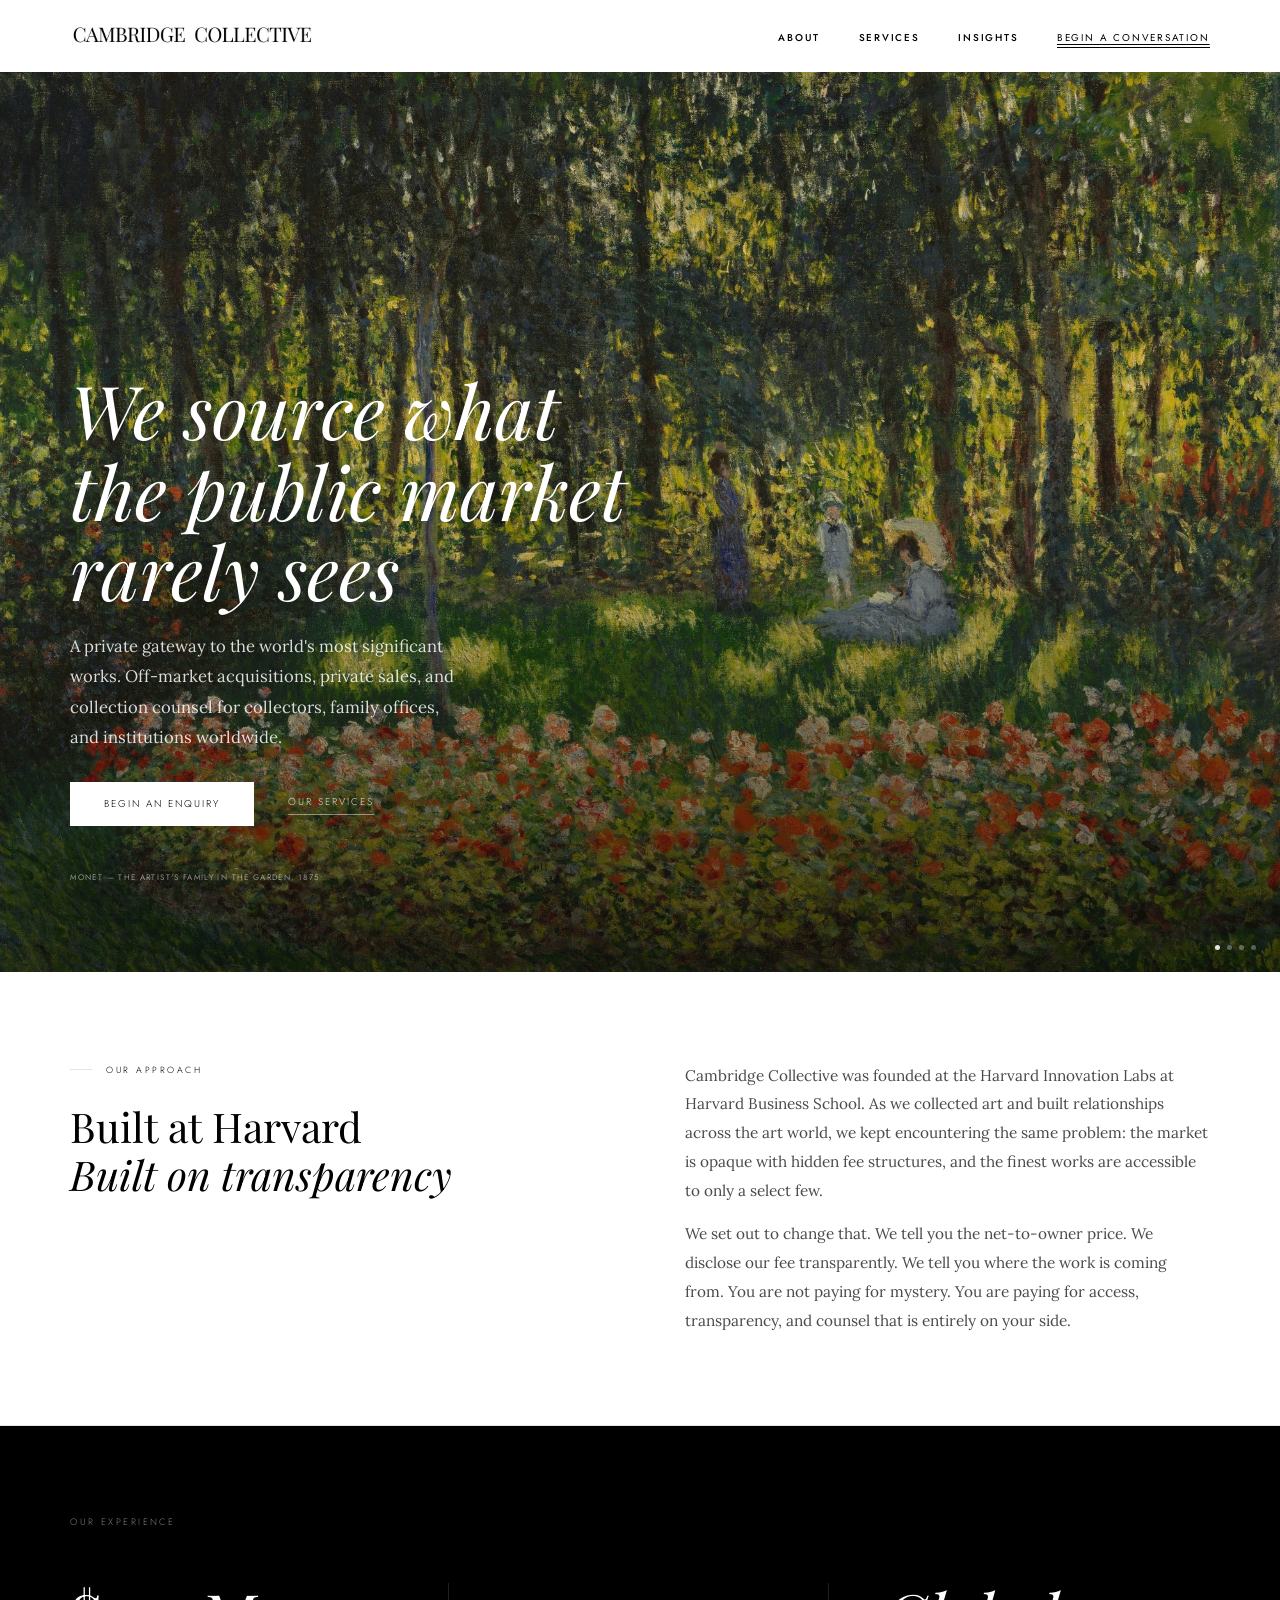
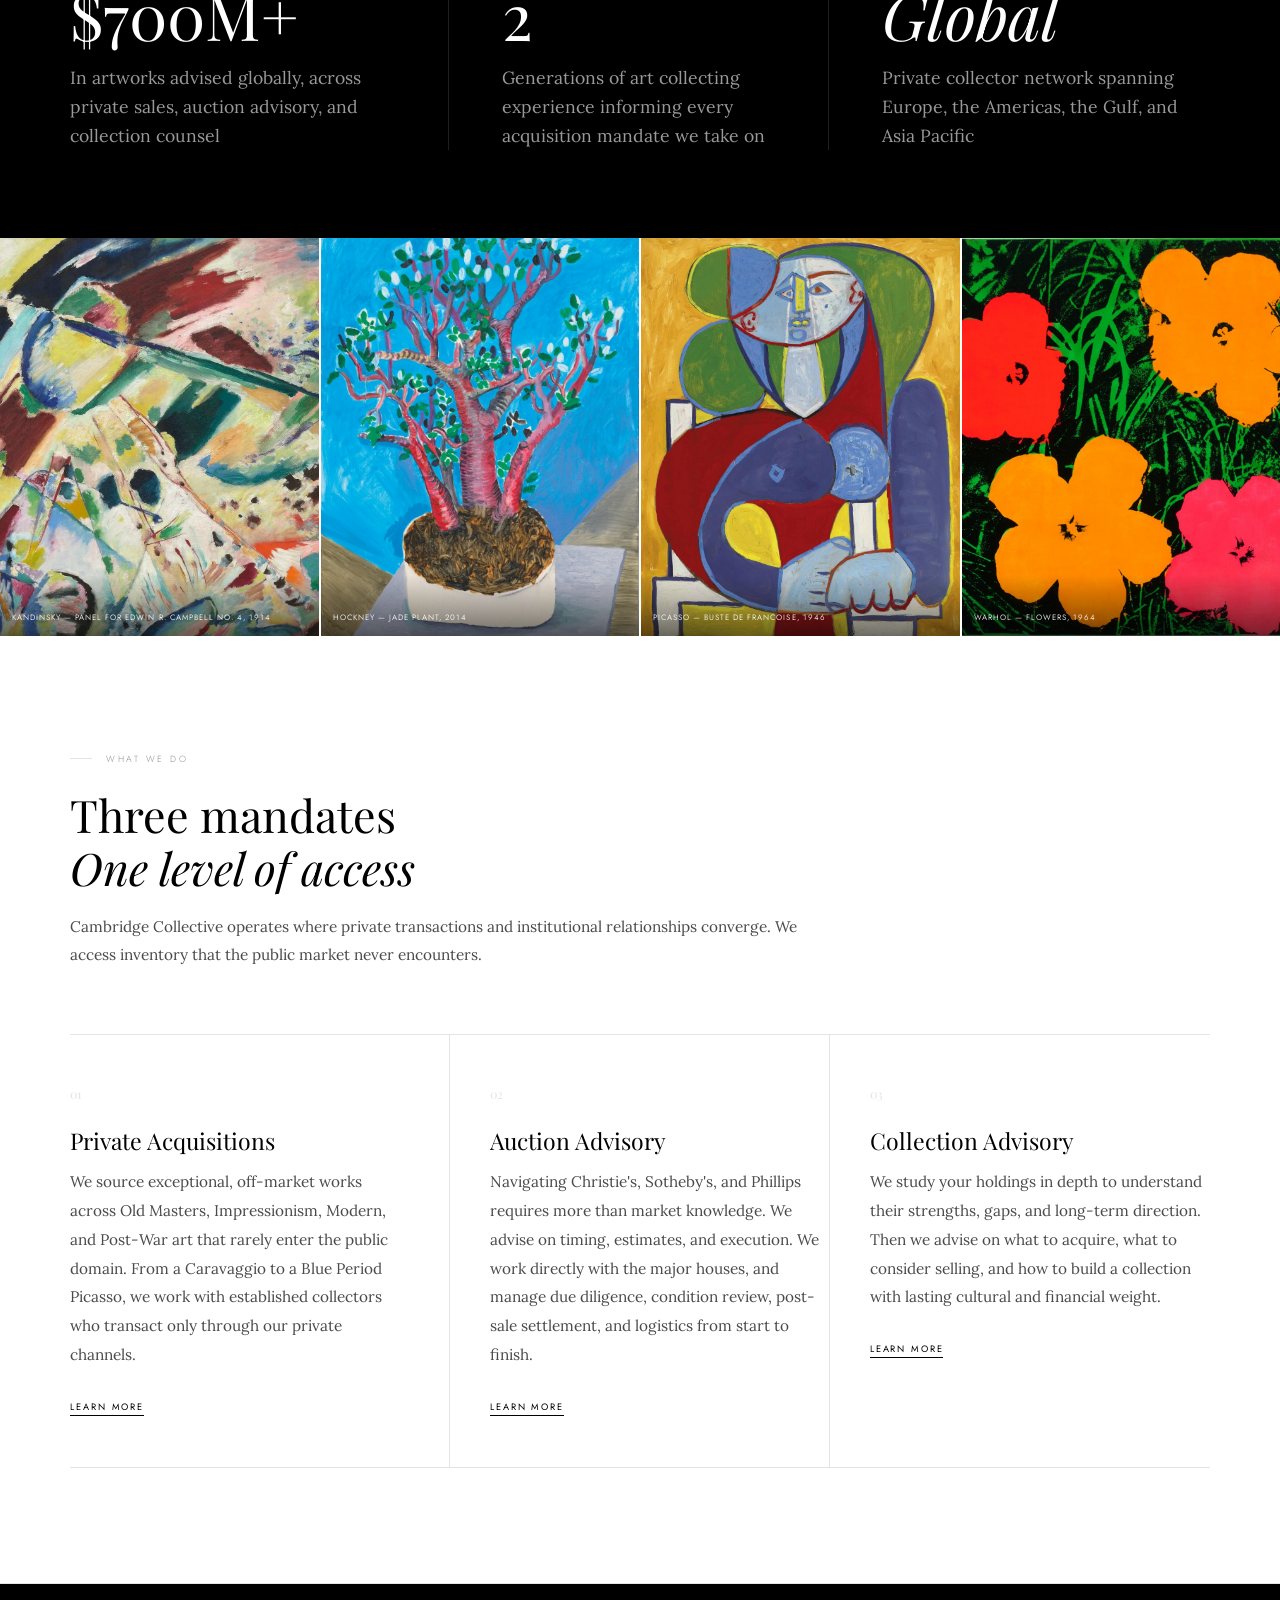
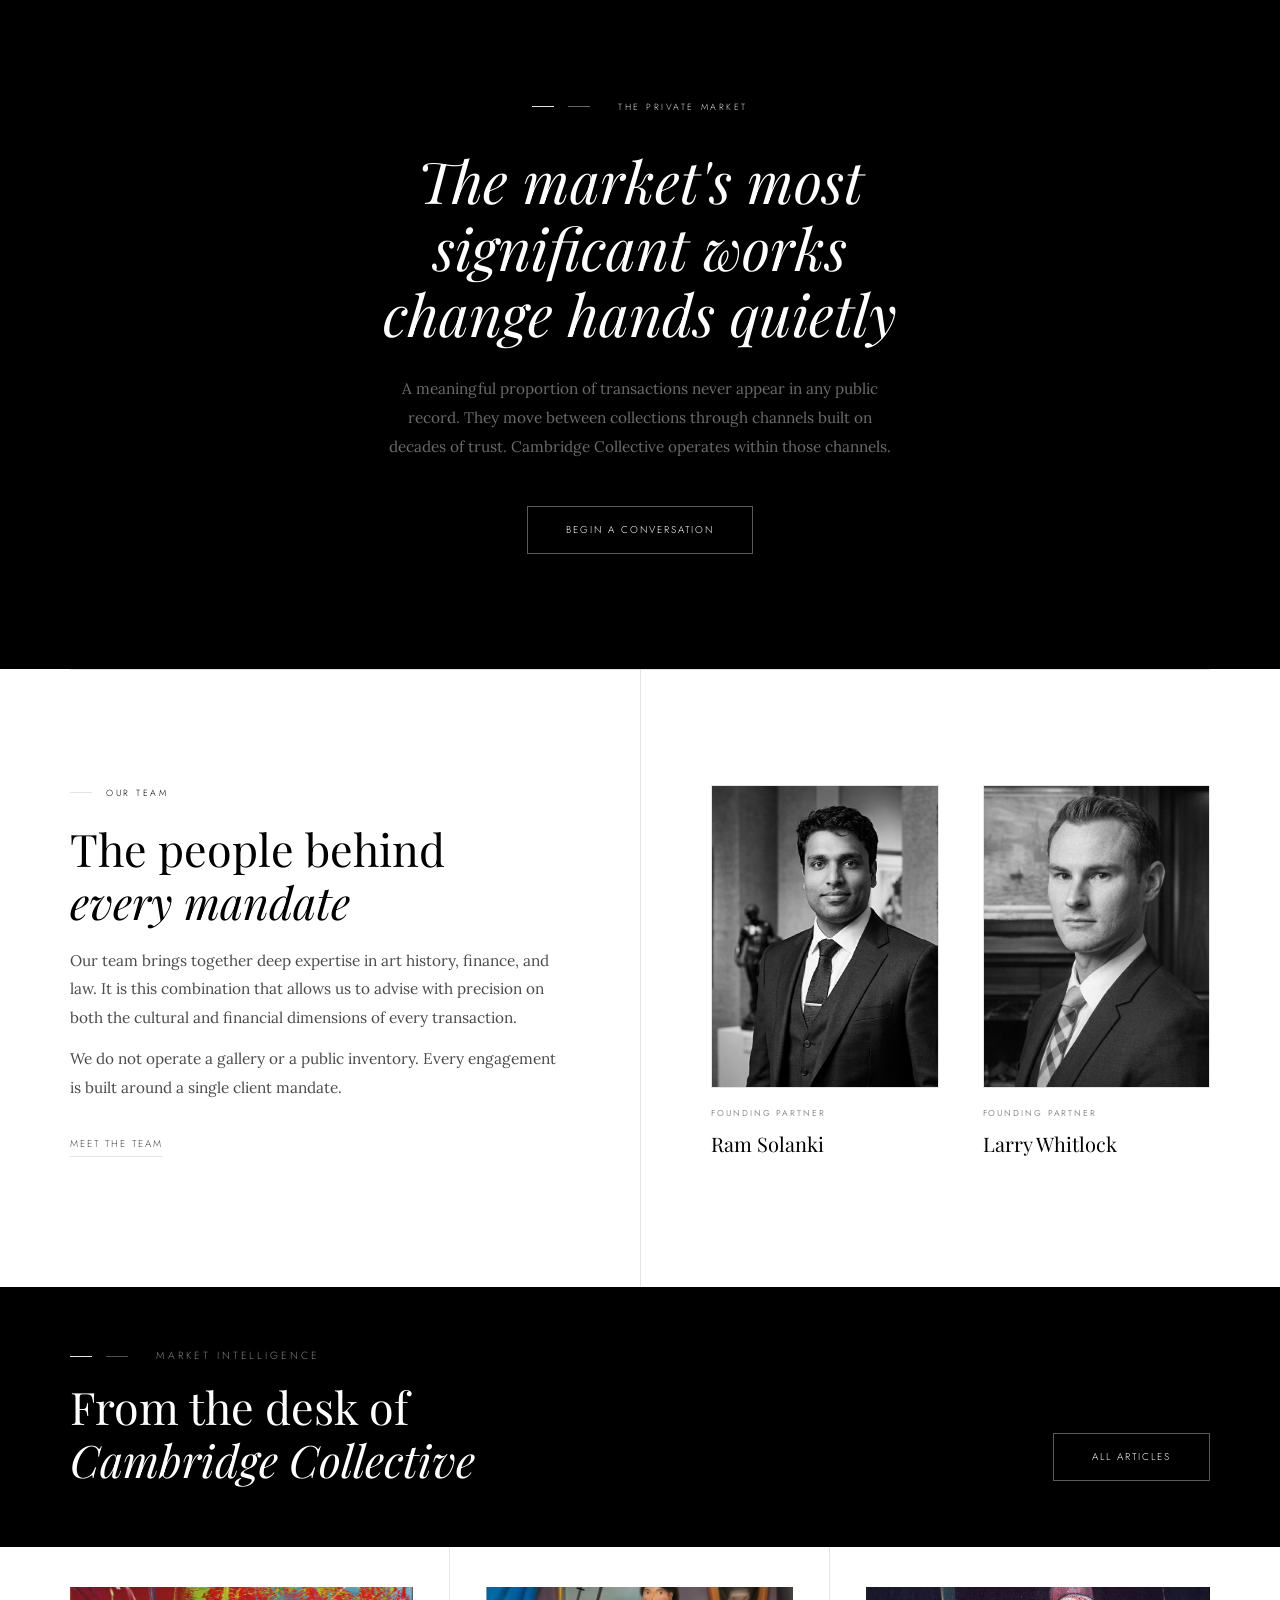
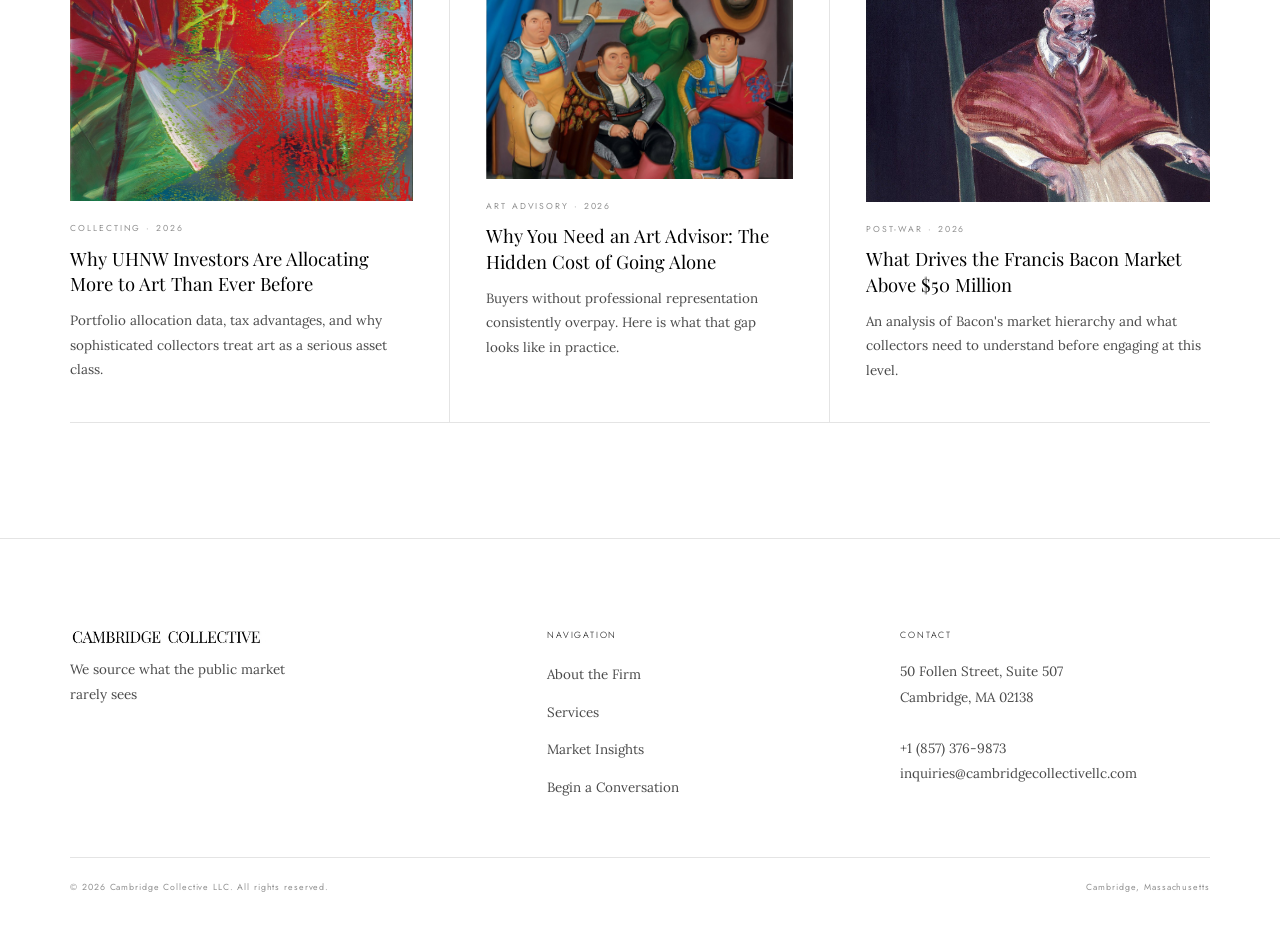
==== index.html @ f4fce07e "Add files via upload" ====
<!DOCTYPE html>
<html lang="en">
<head>
  <meta charset="UTF-8"/>
  <link rel="icon" type="image/png" href="images/favicon.png"/>
  <link rel="apple-touch-icon" href="images/favicon.png"/><meta name="viewport" content="width=device-width, initial-scale=1.0"/>
  <title>Private Art Advisory | Buy Picasso, Bacon, Monet Off-Market | Cambridge Collective</title>
  <meta name="description" content="Private art advisory sourcing off-market Picasso, Bacon, Monet and blue-chip works for collectors and family offices. Founded at Harvard. $700M+ advised."/>
  <link rel="canonical" href="https://www.cambridgecollectivellc.com/"/>
  <link rel="preconnect" href="https://fonts.googleapis.com"/>
  <link rel="preconnect" href="https://fonts.gstatic.com" crossorigin/>
  <link rel="preload" as="image" href="images/monet-garden.png" fetchpriority="high"/>
  <link rel="stylesheet" href="styles.css"/>
  <style>
    .hero-full{position:relative;width:100%;height:100svh;min-height:540px;overflow:hidden;margin-top:var(--nav-h)}
    .hslide{position:absolute;inset:0;opacity:0;transition:opacity 1.4s ease}
    .hslide.active{opacity:1}
    .hslide img{width:100%;height:100%;object-fit:cover;object-position:center}
    .hero-overlay{position:absolute;inset:0;background:linear-gradient(to bottom,rgba(0,0,0,.12) 0%,rgba(0,0,0,.06) 40%,rgba(0,0,0,.60) 100%);z-index:1}
    .hero-content{position:absolute;inset:0;z-index:2;display:flex;flex-direction:column;justify-content:flex-end;padding:clamp(44px,7vw,88px) var(--gutter)}
    .hero-content h1{font-family:'Playfair Display',Georgia,serif;font-weight:400;font-style:italic;font-size:clamp(2.6rem,5.8vw,6rem);line-height:1.08;color:#fff;max-width:840px;margin-bottom:20px;text-shadow:0 2px 32px rgba(0,0,0,.22)}
    .hero-sub{font-family:'Lora',Georgia,serif;font-size:clamp(.88rem,1.3vw,1.05rem);line-height:1.82;color:rgba(255,255,255,.84);max-width:400px;margin-bottom:30px}
    .hero-actions{display:flex;align-items:center;gap:34px;flex-wrap:wrap;margin-bottom:44px}
    .hbtn-s{display:inline-block;font-family:'Jost',sans-serif;font-size:.62rem;font-weight:300;letter-spacing:.2em;text-transform:uppercase;background:#fff;color:#000;padding:13px 34px;transition:background .2s}
    .hbtn-s:hover{background:#efefef}
    .hbtn-g{display:inline-block;font-family:'Jost',sans-serif;font-size:.62rem;font-weight:300;letter-spacing:.2em;text-transform:uppercase;border-bottom:1px solid rgba(255,255,255,.45);color:rgba(255,255,255,.82);padding-bottom:3px}
    .hero-bar{display:flex;justify-content:space-between;align-items:center}
    .slide-label{font-family:'Jost',sans-serif;font-size:.5rem;letter-spacing:.17em;text-transform:uppercase;color:rgba(255,255,255,.52)}
    .slide-dots{display:flex;gap:7px}
    .dot{width:5px;height:5px;border-radius:50%;background:rgba(255,255,255,.3);cursor:pointer;transition:background .3s;border:none;padding:0}
    .dot.active{background:rgba(255,255,255,.88)}
    .stats-bar{display:flex;border-bottom:1px solid var(--bdr)}
    .stat-c{flex:1;padding:26px var(--gutter);border-right:1px solid var(--bdr)}
    .stat-c:last-child{border-right:none}
    .stat-c .n{font-family:'Playfair Display',serif;font-weight:400;font-size:clamp(1.3rem,2.2vw,1.9rem);display:block;line-height:1;margin-bottom:6px}
    .stat-c .l{font-family:'Jost',sans-serif;font-size:.53rem;letter-spacing:.2em;text-transform:uppercase;color:#909090}
    @media(max-width:600px){.stats-bar{flex-direction:column}.stat-c{border-right:none;border-bottom:1px solid var(--bdr)}}
    .artwork-strip{display:grid;grid-template-columns:repeat(4,1fr);gap:2px}
    .art-item{aspect-ratio:4/5;overflow:hidden;position:relative;background:#ccc}
    .art-item img{width:100%;height:100%;object-fit:cover;transition:transform .9s ease}
    .art-item:hover img{transform:scale(1.06)}
    .art-item figcaption{position:absolute;bottom:0;inset-inline:0;padding:36px 12px 11px;background:linear-gradient(transparent,rgba(0,0,0,.52));font-family:'Jost',sans-serif;font-size:.49rem;letter-spacing:.13em;text-transform:uppercase;color:rgba(255,255,255,.84)}
    @media(max-width:600px){.artwork-strip{grid-template-columns:1fr 1fr}}
    @media(max-width:860px){.about-split{grid-template-columns:1fr!important}.about-split-right{border-left:none!important;border-top:1px solid var(--bdr);padding-left:0!important;padding-top:var(--pad-s)!important}}
  .harvard-split { display:grid; grid-template-columns:1fr 1fr; gap:clamp(32px,5vw,100px); align-items:start; max-width:1260px; margin:0 auto; }
    @media(max-width:760px){ .harvard-split { grid-template-columns:1fr; } }
    .exp-band-grid { display:grid; grid-template-columns:repeat(3,1fr); gap:2px; }
    @media(max-width:680px){ .exp-band-grid { grid-template-columns:1fr; gap:32px; } .exp-band-grid > div { border-right:none !important; border-bottom:1px solid rgba(255,255,255,.12); padding-left:0 !important; padding-right:0 !important; } }
    
    /* ── MOBILE FIXES ── */
    @media(max-width:600px){
      /* Hero: push text up so it shows without scrolling */
      .hero-content {
        justify-content: flex-start !important;
        padding-top: clamp(80px, 20vw, 120px) !important;
        padding-bottom: 0 !important;
      }
      .hero-actions { margin-bottom: 16px; }
      .hero-bar { display: none; }

      /* Transparency section: center align on mobile */
      .harvard-split {
        grid-template-columns: 1fr !important;
        text-align: center !important;
      }
      .harvard-split h2 { text-align: center; }
      .harvard-split p { text-align: center; }
      .harvard-split .eyebrow { justify-content: center; }

      /* Experience band: single column, fully left-aligned */
      .exp-band-grid {
        grid-template-columns: 1fr !important;
        gap: 0 !important;
      }
      .exp-band-grid > div {
        border-right: none !important;
        border-bottom: 1px solid rgba(255,255,255,.12) !important;
        padding: 22px 0 !important;
        display: flex !important;
        flex-direction: row !important;
        align-items: center !important;
        gap: 18px !important;
      }
      .exp-band-grid > div:last-child { border-bottom: none !important; }
      .exp-band-grid span:first-child {
        font-size: 1.5rem !important;
        line-height: 1 !important;
        white-space: nowrap !important;
        flex-shrink: 0 !important;
        width: 110px !important;
        min-width: 110px !important;
        max-width: 110px !important;
        text-align: left !important;
      }
      .exp-band-grid span:last-child {
        font-size: .8rem !important;
        line-height: 1.55 !important;
        text-align: left !important;
        color: rgba(255,255,255,.6) !important;
      }
    }
</style>
<!-- Google Analytics -->
<script async src="https://www.googletagmanager.com/gtag/js?id=G-GPB1CGBKZX"></script>
<script>
  window.dataLayer = window.dataLayer || [];
  function gtag(){dataLayer.push(arguments);}
  gtag('js', new Date());
  gtag('config', 'G-GPB1CGBKZX');
</script>
  <meta name="keywords" content="private art advisor, buy Picasso, buy Francis Bacon, buy Monet, off-market art, art advisory, blue chip art, UHNW art collecting, private art sales, art collection counsel, Harvard art advisory, buy fine art privately"/>
  <meta property="og:title" content="Private Art Advisory | Buy Picasso, Bacon, Monet Off-Market | Cambridge Collective"/>
  <meta property="og:description" content="Cambridge Collective is a private art advisory firm. We source off-market works by Picasso, Francis Bacon, Monet, Rembrandt, Warhol, and Richter for collectors, family offices, and institutions. Founded at Harvard Business School."/>
  <meta property="og:type" content="website"/>
  <meta property="og:url" content="https://www.cambridgecollectivellc.com/"/>
  <meta property="og:site_name" content="Cambridge Collective"/>
  <meta name="twitter:card" content="summary"/>
  <meta name="twitter:title" content="Private Art Advisory | Buy Picasso, Bacon, Monet Off-Market | Cambridge Collective"/>
  <meta name="twitter:description" content="Cambridge Collective is a private art advisory firm. We source off-market works by Picasso, Francis Bacon, Monet, Rembrandt, Warhol, and Richter for collectors, family offices, and institutions. Founded at Harvard Business School."/>
<script type="application/ld+json">
{
  "@context": "https://schema.org",
  "@graph": [
    {
      "@type": "Organization",
      "@id": "https://www.cambridgecollectivellc.com/#organization",
      "name": "Cambridge Collective LLC",
      "alternateName": "Cambridge Collective",
      "url": "https://www.cambridgecollectivellc.com/",
      "logo": {
        "@type": "ImageObject",
        "url": "https://www.cambridgecollectivellc.com/images/logo.png",
        "width": 746,
        "height": 84
      },
      "image": "https://www.cambridgecollectivellc.com/images/monet-garden.png",
      "description": "Private art advisory firm specializing in off-market acquisitions of blue-chip artworks including Picasso, Francis Bacon, Monet, Warhol, and Rembrandt for collectors, family offices, and institutions worldwide.",
      "foundingDate": "2023",
      "founder": [
        {
          "@type": "Person",
          "@id": "https://www.cambridgecollectivellc.com/#ram-solanki",
          "name": "Ram Solanki",
          "jobTitle": "Founding Partner",
          "worksFor": {"@id": "https://www.cambridgecollectivellc.com/#organization"},
          "url": "https://www.cambridgecollectivellc.com/about.html"
        },
        {
          "@type": "Person",
          "@id": "https://www.cambridgecollectivellc.com/#larry-whitlock",
          "name": "Larry Whitlock",
          "jobTitle": "Founding Partner",
          "worksFor": {"@id": "https://www.cambridgecollectivellc.com/#organization"},
          "url": "https://www.cambridgecollectivellc.com/about.html"
        }
      ],
      "address": {
        "@type": "PostalAddress",
        "streetAddress": "50 Follen Street, Suite 507",
        "addressLocality": "Cambridge",
        "addressRegion": "MA",
        "postalCode": "02138",
        "addressCountry": "US"
      },
      "telephone": "+18573769873",
      "email": "inquiries@cambridgecollectivellc.com",
      "areaServed": "Worldwide",
      "knowsAbout": [
        "Pablo Picasso", "Francis Bacon", "Claude Monet", "Andy Warhol",
        "Gerhard Richter", "Rembrandt van Rijn", "Old Masters", "Post-War Art",
        "French Impressionism", "Private Art Sales", "Art Advisory",
        "Blue Chip Art", "Art Collection Management", "Auction Advisory"
      ],
      "sameAs": [
        "https://www.linkedin.com/company/cambridge-collective-llc"
      ],
      "memberOf": {
        "@type": "Organization",
        "name": "Harvard Innovation Labs",
        "url": "https://innovationlabs.harvard.edu/"
      }
    },
    {
      "@type": "ProfessionalService",
      "@id": "https://www.cambridgecollectivellc.com/#business",
      "name": "Cambridge Collective LLC",
      "url": "https://www.cambridgecollectivellc.com/",
      "parentOrganization": {"@id": "https://www.cambridgecollectivellc.com/#organization"},
      "priceRange": "$$$",
      "telephone": "+18573769873",
      "address": {
        "@type": "PostalAddress",
        "streetAddress": "50 Follen Street, Suite 507",
        "addressLocality": "Cambridge",
        "addressRegion": "MA",
        "postalCode": "02138",
        "addressCountry": "US"
      }
    },
    {
      "@type": "WebSite",
      "@id": "https://www.cambridgecollectivellc.com/#website",
      "url": "https://www.cambridgecollectivellc.com/",
      "name": "Cambridge Collective",
      "publisher": {"@id": "https://www.cambridgecollectivellc.com/#organization"},
      "potentialAction": {
        "@type": "SearchAction",
        "target": {
          "@type": "EntryPoint",
          "urlTemplate": "https://www.cambridgecollectivellc.com/insights.html?q={search_term_string}"
        },
        "query-input": "required name=search_term_string"
      }
    },
    {
      "@type": "WebPage",
      "@id": "https://www.cambridgecollectivellc.com/#webpage",
      "url": "https://www.cambridgecollectivellc.com/",
      "name": "Private Art Advisory | Buy Picasso, Bacon, Monet Off-Market | Cambridge Collective",
      "isPartOf": {"@id": "https://www.cambridgecollectivellc.com/#website"},
      "about": {"@id": "https://www.cambridgecollectivellc.com/#organization"},
      "description": "Private art advisory firm sourcing off-market Picasso, Bacon, Monet and blue-chip works for collectors and family offices. Founded at Harvard."
    }
  ]
}
</script>
</head>
<body>

<nav id="nav">
  <a href="index.html" class="nav-brand"><img src="images/logo.png" alt="Cambridge Collective" style="height:28px;width:auto;display:block;"/></a>
  <button class="menu-btn" aria-label="Menu"><span></span><span></span></button>
  <ul class="nav-links">
    <li><a href="about.html">About</a></li>
    <li><a href="services.html">Services</a></li>
    <li><a href="insights.html">Insights</a></li>
    <li class="cta-link"><a href="contact.html">Begin a Conversation</a></li>
  </ul>
</nav>

<!-- HERO: Monet garden / Rembrandt / Pollock / Picasso Musketeer -->
<div class="hero-full">
  <div class="hslide active"><img src="images/monet-garden.png"       alt="Monet, The Artist's Family in the Garden, 1875" loading="eager" width="2000" height="1505" fetchpriority="high"/></div>
  <div class="hslide"><img src="images/rembrandt-nightwatch.png"      alt="Rembrandt, The Night Watch, 1642"              loading="lazy" width="2000" height="1014"/></div>
  <div class="hslide"><img src="images/warhol-elvis.png"              alt="Warhol, Double Elvis, 1963"                    loading="lazy" width="756"  height="1182"/></div>
  <div class="hslide"><img src="images/picasso-jeune-fille.png"       alt="Picasso, Jeune fille endormie, 1935"           loading="lazy" width="1522" height="1262"/></div>
  <div class="hero-overlay"></div>
  <div class="hero-content fade-up">
    
    <h1>We source what <br>the public market <br><em>rarely sees</em></h1>
    <p class="hero-sub">A private gateway to the world's most significant works. Off-market acquisitions, private sales, and collection counsel for collectors, family offices, and institutions worldwide.</p>
    <div class="hero-actions">
      <a href="contact.html" class="hbtn-s">Begin an Enquiry</a>
      <a href="services.html" class="hbtn-g">Our Services</a>
    </div>
    <div class="hero-bar">
      <span class="slide-label" id="slide-label">Monet — The Artist's Family in the Garden, 1875</span>
      <div class="slide-dots" id="dots"></div>
    </div>
  </div>
</div>

<!-- HARVARD / TRANSPARENCY SECTION -->
<div style="padding:clamp(52px,7vw,96px) var(--gutter);border-bottom:1px solid var(--bdr);">
  <div style="display:grid;grid-template-columns:1fr 1fr;gap:clamp(40px,7vw,100px);align-items:start;max-width:1260px;margin:0 auto;" class="harvard-split">
    <div>
      <p class="eyebrow" style="margin-bottom:24px;color:#000;">Our Approach</p>
      <h2 class="section-title" style="font-size:clamp(1.7rem,3.2vw,2.8rem);">Built at Harvard<br><em>Built on transparency</em></h2>
    </div>
    <div>
      <p class="body-copy">Cambridge Collective was founded at the Harvard Innovation Labs at Harvard Business School. As we collected art and built relationships across the art world, we kept encountering the same problem: the market is opaque with hidden fee structures, and the finest works are accessible to only a select few.</p>
      <p class="body-copy" style="margin-top:14px;">We set out to change that. We tell you the net-to-owner price. We disclose our fee transparently. We tell you where the work is coming from. You are not paying for mystery. You are paying for access, transparency, and counsel that is entirely on your side.</p>
    </div>
  </div>
</div>

<!-- BLACK EXPERIENCE BAND -->
<div style="background:#000;padding:clamp(52px,7vw,88px) var(--gutter);">
  <p style="font-family:'Jost',sans-serif;font-weight:300;font-size:.58rem;letter-spacing:.26em;text-transform:uppercase;color:rgba(255,255,255,.5);margin-bottom:52px;">Our Experience</p>
  <div style="display:grid;grid-template-columns:repeat(3,1fr);gap:2px;" class="exp-band-grid">
    <div style="padding:0 clamp(24px,4vw,56px) 0 0;border-right:1px solid rgba(255,255,255,.12);">
      <span style="font-family:'Playfair Display',Georgia,serif;font-weight:400;font-size:clamp(2.8rem,5vw,5rem);color:#fff;display:block;line-height:1;margin-bottom:16px;">$700M+</span>
      <span style="font-family:'Lora',Georgia,serif;font-size:clamp(.9rem,1.4vw,1.1rem);color:rgba(255,255,255,.6);line-height:1.65;display:block;">In artworks advised globally, across private sales, auction advisory, and<br>collection counsel</span>
    </div>
    <div style="padding:0 clamp(24px,4vw,56px);border-right:1px solid rgba(255,255,255,.12);">
      <span style="font-family:'Playfair Display',Georgia,serif;font-weight:400;font-size:clamp(2.8rem,5vw,5rem);color:#fff;display:block;line-height:1;margin-bottom:16px;">2</span>
      <span style="font-family:'Lora',Georgia,serif;font-size:clamp(.9rem,1.4vw,1.1rem);color:rgba(255,255,255,.6);line-height:1.65;display:block;">Generations of art collecting experience informing every acquisition mandate we take on</span>
    </div>
    <div style="padding:0 0 0 clamp(24px,4vw,56px);">
      <span style="font-family:'Playfair Display',Georgia,serif;font-weight:400;font-style:italic;font-size:clamp(2.8rem,5vw,5rem);color:#fff;display:block;line-height:1;margin-bottom:16px;">Global</span>
      <span style="font-family:'Lora',Georgia,serif;font-size:clamp(.9rem,1.4vw,1.1rem);color:rgba(255,255,255,.6);line-height:1.65;display:block;">Private collector network spanning Europe, the Americas, the Gulf, and Asia Pacific</span>
    </div>
  </div>
</div>

<!-- ARTWORK STRIP: 4 different works -->
<div class="artwork-strip">
  <figure class="art-item"><img src="images/kandinsky.png"         alt="Kandinsky, Panel for Edwin R. Campbell No. 4, 1914" loading="lazy" width="2000" height="1125"/><figcaption>Kandinsky — Panel for Edwin R. Campbell No. 4, 1914</figcaption></figure>
  <figure class="art-item"><img src="images/hockney-jade.png"      alt="Hockney, Jade Plant, 2014"                          loading="lazy" width="902"  height="1206"/><figcaption>Hockney — Jade Plant, 2014</figcaption></figure>
  <figure class="art-item"><img src="images/picasso-francoise.png" alt="Picasso, Buste de Francoise, 1946"                  loading="lazy" width="1032" height="1264"/><figcaption>Picasso — Buste de Francoise, 1946</figcaption></figure>
  <figure class="art-item"><img src="images/warhol-flowers.png"    alt="Warhol, Flowers, 1964"                              loading="lazy" width="1190" height="1196"/><figcaption>Warhol — Flowers, 1964</figcaption></figure>
</div>

<!-- SERVICES -->
<section class="services-preview">
  <div class="services-intro fade-up">
    <p class="eyebrow" style="margin-bottom:22px;">What We Do</p>
    <h2 class="section-title">Three mandates<br><em>One level of access</em></h2>
    <p class="body-copy" style="margin-top:18px;">Cambridge Collective operates where private transactions and institutional relationships converge. We access inventory that the public market never encounters.</p>
  </div>
  <div class="services-grid">
    <div class="svc-item fade-up">
      <span class="svc-num">01</span>
      <h3>Private Acquisitions</h3>
      <p class="body-copy">We source exceptional, off-market works across Old Masters, Impressionism, Modern, and Post-War art that rarely enter the public domain. From a Caravaggio to a Blue Period Picasso, we work with established collectors who transact only through our private channels.</p>
      <a href="services.html#acquisitions" class="svc-link">Learn more</a>
    </div>
    <div class="svc-item fade-up">
      <span class="svc-num">02</span>
      <h3>Auction Advisory</h3>
      <p class="body-copy">Navigating Christie's, Sotheby's, and Phillips requires more than market knowledge. We advise on timing, estimates, and execution. We work directly with the major houses, and manage due diligence, condition review, post-sale settlement, and logistics from start to finish.</p>
      <a href="services.html#auction" class="svc-link">Learn more</a>
    </div>
    <div class="svc-item fade-up">
      <span class="svc-num">03</span>
      <h3>Collection Advisory</h3>
      <p class="body-copy">We study your holdings in depth to understand their strengths, gaps, and long-term direction. Then we advise on what to acquire, what to consider selling, and how to build a collection with lasting cultural and financial weight.</p>
      <a href="services.html#collection" class="svc-link">Learn more</a>
    </div>
  </div>
</section>

<div class="rule"></div>

<!-- STATEMENT -->
<section class="statement">
  <p class="eyebrow fade-up" style="justify-content:center;color:rgba(255,255,255,.88);margin-bottom:32px;"><span style="display:inline-block;width:22px;height:1px;background:rgba(255,255,255,.4);margin-right:14px;vertical-align:middle;"></span>The Private Market</p>
  <h2 class="fade-up">The market's most<br>significant works<br>change hands <em>quietly</em></h2>
  <p class="body-copy fade-up">A meaningful proportion of transactions never appear in any public record. They move between collections through channels built on decades of trust. Cambridge Collective operates within those channels.</p>
  <a href="contact.html" class="btn btn-outline fade-up">Begin a Conversation</a>
</section>

<!-- ABOUT PREVIEW -->
<section style="padding:0 var(--gutter);">
  <div class="about-split" style="display:grid;grid-template-columns:1fr 1fr;border-top:1px solid var(--bdr);">
    <div style="padding:var(--pad) var(--gutter) var(--pad) 0;" class="fade-up">
      <p class="eyebrow" style="margin-bottom:22px;color:#000;">Our Team</p>
      <h2 class="section-title">The people behind<br><em>every mandate</em></h2>
      <p class="body-copy" style="margin-top:18px;">Our team brings together deep expertise in art history, finance, and law. It is this combination that allows us to advise with precision on both the cultural and financial dimensions of every transaction.</p>
      <p class="body-copy" style="margin-top:12px;">We do not operate a gallery or a public inventory. Every engagement is built around a single client mandate.</p>
      <a href="about.html" class="btn btn-ghost" style="display:inline-block;margin-top:32px;">Meet the Team</a>
    </div>
    <div class="about-split-right" style="padding:var(--pad) 0 var(--pad) var(--gutter);border-left:1px solid var(--bdr);display:flex;align-items:flex-start;justify-content:center;" class="fade-up">
      <div style="display:grid;grid-template-columns:1fr 1fr;gap:44px;width:100%;max-width:680px;">
        <div class="team-card">
          <div class="team-photo" style="overflow:hidden;aspect-ratio:3/4;"><img src="images/team-ram.jpg" alt="Ram Solanki" style="width:100%;height:100%;object-fit:cover;object-position:center center;filter:grayscale(100%);" loading="lazy" width="958" height="917"/></div>
          <span class="team-role">Founding Partner</span><span class="team-name">Ram Solanki</span>
        </div>
        <div class="team-card">
          <div class="team-photo" style="overflow:hidden;aspect-ratio:3/4;"><img src="images/team-larry.png" alt="Larry Whitlock" style="width:100%;height:100%;object-fit:cover;object-position:center 5%;filter:grayscale(100%);" loading="lazy" width="662" height="759"/></div>
          <span class="team-role">Founding Partner</span><span class="team-name">Larry Whitlock</span>
        </div>
        
      </div>
    </div>
  </div>
</section>

<!-- INSIGHTS -->
<!-- Black band: full-bleed, no parent padding -->
<div style="background:#000;width:100%;padding:clamp(36px,5vw,60px) var(--gutter);display:flex;justify-content:space-between;align-items:flex-end;flex-wrap:wrap;gap:20px;">
  <div>
    <p class="eyebrow fade-up" style="color:rgba(255,255,255,.5);margin-bottom:16px;font-size:.65rem;"><span style="display:inline-block;width:22px;height:1px;background:rgba(255,255,255,.3);margin-right:14px;vertical-align:middle;"></span>Market Intelligence</p>
    <h2 class="section-title fade-up" style="color:#fff;">From the desk of<br><em>Cambridge Collective</em></h2>
  </div>
  <a href="insights.html" class="btn btn-outline fade-up" style="margin-bottom:6px;">All Articles</a>
</div>
<section class="insights-preview" style="padding-top:0;margin-top:0;">
  <div class="insights-grid" style="border-top:none;">
    <a href="article-4.html" class="insight-card fade-up">
      <div class="card-img"><img src="images/richter-abstraktes.png" alt="Richter, Abstraktes Bild" loading="lazy" width="1710" height="1136"/></div>
      <span class="card-cat">Collecting · 2026</span>
      <p class="card-title">Why UHNW Investors Are Allocating More to Art Than Ever Before</p>
      <p class="card-excerpt">Portfolio allocation data, tax advantages, and why sophisticated collectors treat art as a serious asset class.</p>
    </a>
    <a href="article-1.html" class="insight-card fade-up">
      <div class="card-img"><img src="images/botero-family.png" alt="Botero, Family Scene" loading="lazy" width="1358" height="1278"/></div>
      <span class="card-cat">Art Advisory · 2026</span>
      <p class="card-title">Why You Need an Art Advisor: The Hidden Cost of Going Alone</p>
      <p class="card-excerpt">Buyers without professional representation consistently overpay. Here is what that gap looks like in practice.</p>
    </a>
    <a href="article-2.html" class="insight-card fade-up">
      <div class="card-img"><img src="images/bacon-pope.png" alt="Francis Bacon, Pope" loading="lazy" width="1093" height="1280"/></div>
      <span class="card-cat">Post-War · 2026</span>
      <p class="card-title">What Drives the Francis Bacon Market Above $50 Million</p>
      <p class="card-excerpt">An analysis of Bacon's market hierarchy and what collectors need to understand before engaging at this level.</p>
    </a>
  </div>
</section>

<footer>
  <div class="footer-grid">
    <div class="footer-brand"><img src="images/logo.png" alt="Cambridge Collective" style="height:22px;width:auto;display:block;margin-bottom:8px;"/><p class="footer-tagline">We source what the public market rarely sees</p></div>
    <div class="footer-col"><h5>Navigation</h5><ul><li><a href="about.html">About the Firm</a></li><li><a href="services.html">Services</a></li><li><a href="insights.html">Market Insights</a></li><li><a href="contact.html">Begin a Conversation</a></li></ul></div>
    <div class="footer-col"><h5>Contact</h5><address>50 Follen Street, Suite 507<br>Cambridge, MA 02138<br><br><a href="tel:+18573769873">+1 (857) 376-9873</a><br><a href="mailto:inquiries@cambridgecollectivellc.com">inquiries@cambridgecollectivellc.com</a></address></div>
  </div>
  <div class="footer-bottom"><span>&copy; 2026 Cambridge Collective LLC. All rights reserved.</span><span>Cambridge, Massachusetts</span></div>
</footer>

<script>
const nav=document.getElementById("nav");
window.addEventListener("scroll",()=>nav.classList.toggle("scrolled",scrollY>20));
document.querySelector(".menu-btn").addEventListener("click",()=>document.querySelector(".nav-links").classList.toggle("open"));

const slides=document.querySelectorAll(".hslide");
const labels=["Monet — The Artist's Family in the Garden, 1875","Rembrandt — The Night Watch, 1642","Warhol — Double Elvis [Ferus Type], 1963","Picasso — Jeune fille endormie, 1935"];
const dotsEl=document.getElementById("dots");
const labelEl=document.getElementById("slide-label");
let cur=0,timer;
slides.forEach((_,i)=>{
  const d=document.createElement("button");
  d.className="dot"+(i===0?" active":"");
  d.setAttribute("aria-label","Slide "+(i+1));
  d.onclick=()=>{clearInterval(timer);goTo(i);timer=setInterval(next,5500);};
  dotsEl.appendChild(d);
});
function goTo(n){
  slides[cur].classList.remove("active");
  document.querySelectorAll(".dot")[cur].classList.remove("active");
  cur=n;
  slides[cur].classList.add("active");
  document.querySelectorAll(".dot")[cur].classList.add("active");
  if(labelEl)labelEl.textContent=labels[cur];
}
function next(){goTo((cur+1)%slides.length);}
timer=setInterval(next,5500);

const io=new IntersectionObserver(e=>{e.forEach(x=>{if(x.isIntersecting)x.target.classList.add("visible")})},{threshold:0.07});
document.querySelectorAll(".fade-up").forEach(el=>io.observe(el));
</script>
</body>
</html>
---- styles.css ----
@import url('https://fonts.googleapis.com/css2?family=Playfair+Display:ital,wght@0,400;0,500;1,400;1,500&family=Lora:ital,wght@0,400;0,500;1,400&family=Jost:wght@200;300;400&display=swap');

:root {
  --w: #FFFFFF;
  --blk: #000000;
  --mid: #4A4A4A;
  --dim: #909090;
  --bdr: #E4E4E4;
  --off: #F8F8F8;
  --serif: 'Playfair Display', Georgia, serif;
  --body:  'Lora', Georgia, serif;
  --sans:  'Jost', sans-serif;
  --nav-h: 72px;
  --pad:   clamp(72px, 9vw, 130px);
  --pad-s: clamp(48px, 6vw, 88px);
  --narrow: 760px;
  --gutter: clamp(24px, 5.5vw, 80px);
}
/* CLS Prevention: reserve space for hero carousel before JS/images load */
.hero-full { min-height: 100svh; min-height: 100vh; }
.hslide { contain: strict; }

*, *::before, *::after { box-sizing: border-box; margin: 0; padding: 0; }
html { scroll-behavior: smooth; }
body { background: var(--w); color: var(--blk); font-family: var(--body); font-weight: 400; line-height: 1.78; -webkit-font-smoothing: antialiased; overflow-x: hidden; }
img { display: block; max-width: 100%; }
a { color: inherit; text-decoration: none; }

/* NAV */
nav { position: fixed; inset-block-start: 0; inset-inline: 0; z-index: 200; height: var(--nav-h); display: flex; align-items: center; justify-content: space-between; padding: 0 var(--gutter); background: var(--w); border-bottom: 1px solid transparent; transition: border-color .3s; }
nav.scrolled { border-bottom-color: var(--bdr); }
.nav-brand .wordmark { font-family: var(--serif); font-weight: 400; font-size: .88rem; letter-spacing: .14em; text-transform: uppercase; display: block; line-height: 1.1; }
.nav-brand img { height:22px; width:auto; display:block; mix-blend-mode:multiply; }
.nav-brand .subtitle { display:none !important; /* hidden – logo replaces text */ font-family: var(--sans); font-weight: 200; font-size: .5rem; letter-spacing: .28em; text-transform: uppercase; color: var(--dim); display: block; margin-top: 3px; }
.nav-links { display: flex; align-items: center; gap: clamp(20px, 3vw, 52px); list-style: none; }
.nav-links a { font-family: var(--sans); font-weight: 500; font-size: .62rem; letter-spacing: .18em; text-transform: uppercase; color: #000; text-decoration: none; transition: color .2s; }
.nav-links .cta-link a { font-weight: 400; text-decoration: underline; text-underline-offset: 3px; }
.nav-links a:hover { color: var(--blk); }
.nav-links .cta-link a { color: var(--blk); border-bottom: 1px solid var(--blk); padding-bottom: 2px; }
.menu-btn { display: none; flex-direction: column; gap: 5px; background: none; border: none; cursor: pointer; padding: 8px; }
.menu-btn span { display: block; width: 22px; height: 1px; background: var(--blk); }
@media (max-width: 800px) {
  .menu-btn { display: flex; }
  .nav-links { display: none; position: fixed; inset: var(--nav-h) 0 0 0; background: var(--w); flex-direction: column; justify-content: center; gap: 36px; }
  .nav-links.open { display: flex; }
  .nav-links a { font-size: .82rem; }
}

/* TYPOGRAPHY */
.eyebrow { font-family: var(--sans); font-weight: 300; font-size: .56rem; letter-spacing: .28em; text-transform: uppercase; color: var(--dim); display: flex; align-items: center; gap: 14px; }
.eyebrow::before { content: ''; display: block; width: 22px; height: 1px; background: var(--bdr); flex-shrink: 0; }
h1.display { font-family: var(--serif); font-weight: 400; font-style: italic; font-size: clamp(2.4rem, 5.5vw, 5.6rem); line-height: 1.1; }
h2.section-title { font-family: var(--serif); font-weight: 400; font-size: clamp(1.8rem, 3.5vw, 3rem); line-height: 1.18; }
h2.section-title em { font-style: italic; }
h3 { font-family: var(--serif); font-weight: 400; font-size: clamp(1.1rem, 1.8vw, 1.45rem); line-height: 1.32; }
.body-copy { font-family: var(--body); font-size: .96rem; line-height: 1.88; color: var(--mid); }
.lead-copy { font-family: var(--serif); font-weight: 400; font-size: clamp(1rem, 1.6vw, 1.2rem); line-height: 1.72; color: var(--blk); }

/* LAYOUT */
.rule { height: 1px; background: var(--bdr); }

/* BUTTONS */
.btn { display: inline-block; font-family: var(--sans); font-size: .62rem; font-weight: 300; letter-spacing: .2em; text-transform: uppercase; cursor: pointer; }
.btn-solid { background: var(--blk); color: var(--w); padding: 14px 38px; border: 1px solid var(--blk); transition: background .2s; }
.btn-solid:hover { background: #1a1a1a; }
.btn-outline { border: 1px solid rgba(255,255,255,.35); color: var(--w); padding: 14px 38px; transition: border-color .2s; }
.btn-outline:hover { border-color: rgba(255,255,255,.9); }
.btn-ghost { border-bottom: 1px solid var(--bdr); color: var(--mid); font-family: var(--sans); padding-bottom: 3px; transition: color .2s, border-color .2s; }
.btn-ghost:hover { color: var(--blk); border-color: var(--blk); }

/* HERO SLIDESHOW */
.hero-slideshow { position: relative; width: 100%; height: 62vh; min-height: 320px; overflow: hidden; margin-top: var(--nav-h); background: #1a1a1a; }
.slide { position: absolute; inset: 0; opacity: 0; transition: opacity 1.2s ease; }
.slide.active { opacity: 1; }
.slide img { width: 100%; height: 100%; object-fit: cover; object-position: center; }
.slide-caption { position: absolute; bottom: 20px; left: 24px; font-family: var(--sans); font-size: .53rem; letter-spacing: .18em; text-transform: uppercase; color: rgba(255,255,255,.6); }
.slide-dots { position: absolute; bottom: 22px; right: 24px; display: flex; gap: 7px; }
.dot { width: 5px; height: 5px; border-radius: 50%; background: rgba(255,255,255,.35); cursor: pointer; transition: background .3s; border: none; padding: 0; }
.dot.active { background: rgba(255,255,255,.9); }

/* HERO TEXT */
.hero-text { padding: clamp(44px, 6vw, 88px) var(--gutter); border-bottom: 1px solid var(--bdr); }
.hero-text h1.display { max-width: 780px; margin-bottom: 24px; }
.hero-text .hero-sub { max-width: 420px; margin-bottom: 40px; }
.hero-actions { display: flex; align-items: center; gap: 40px; flex-wrap: wrap; }
.hero-count { display: flex; gap: 52px; margin-top: 56px; padding-top: 40px; border-top: 1px solid var(--bdr); flex-wrap: wrap; }
.hero-count-item .num { font-family: var(--serif); font-weight: 400; font-size: clamp(1.6rem, 2.8vw, 2.4rem); display: block; line-height: 1; margin-bottom: 7px; }
.hero-count-item .label { font-family: var(--sans); font-size: .55rem; letter-spacing: .2em; text-transform: uppercase; color: var(--dim); }

/* IMAGE BAND */
.img-band { width: 100%; height: clamp(240px, 32vw, 520px); overflow: hidden; position: relative; background: #d0d0d0; }
.img-band img { width: 100%; height: 100%; object-fit: cover; object-position: center; transition: transform 1.2s ease; }
.img-band:hover img { transform: scale(1.02); }
.img-band figcaption { position: absolute; bottom: 16px; right: 20px; font-family: var(--sans); font-size: .52rem; letter-spacing: .16em; text-transform: uppercase; color: rgba(255,255,255,.55); }

/* ARTWORK STRIP */
.artwork-strip { display: grid; grid-template-columns: repeat(4, 1fr); gap: 2px; }
.artwork-strip-item { aspect-ratio: 4/5; overflow: hidden; position: relative; background: #d0d0d0; }
.artwork-strip-item img { width: 100%; height: 100%; object-fit: cover; transition: transform .8s ease; }
.artwork-strip-item:hover img { transform: scale(1.05); }
.artwork-strip-item figcaption { position: absolute; bottom: 0; inset-inline: 0; padding: 32px 14px 12px; background: linear-gradient(transparent, rgba(0,0,0,.55)); font-family: var(--sans); font-size: .5rem; letter-spacing: .14em; text-transform: uppercase; color: rgba(255,255,255,.8); }
@media (max-width: 680px) { .artwork-strip { grid-template-columns: 1fr 1fr; } }

/* SERVICES PREVIEW */
.services-preview { padding: var(--pad) var(--gutter); }
.services-intro { max-width: var(--narrow); margin-bottom: clamp(44px, 5vw, 72px); }
.services-grid { display: grid; grid-template-columns: repeat(3, 1fr); border-top: 1px solid var(--bdr); }
.svc-item { padding: 48px 0; border-bottom: 1px solid var(--bdr); border-right: 1px solid var(--bdr); }
.svc-item:last-child { border-right: none; }
.svc-item:nth-child(n+2) { padding-left: 40px; }
.svc-item:nth-child(1) { padding-right: 40px; }
.svc-num { font-family: var(--serif); font-size: .78rem; color: var(--bdr); display: block; margin-bottom: 20px; }
.svc-item h3 { margin-bottom: 12px; }
.svc-item p { margin-bottom: 20px; }
.svc-link { font-family: var(--sans); font-size: .58rem; letter-spacing: .2em; text-transform: uppercase; color: var(--blk); border-bottom: 1px solid var(--blk); padding-bottom: 2px; transition: opacity .2s; }
.svc-link:hover { opacity: .5; }
@media (max-width: 880px) { .services-grid { grid-template-columns: 1fr; } .svc-item { border-right: none; padding-left: 0 !important; padding-right: 0 !important; } }

/* STATEMENT */
.statement { background: var(--blk); text-align: center; padding: var(--pad) var(--gutter); }
.statement h2 { font-family: var(--serif); font-weight: 400; font-style: italic; font-size: clamp(1.8rem, 4.5vw, 3.8rem); line-height: 1.16; color: var(--w); max-width: 800px; margin: 0 auto 28px; }
.statement .body-copy { color: rgba(255,255,255,.42); max-width: 520px; margin: 0 auto 44px; }

/* TEAM */
.team-grid { display: grid; grid-template-columns: repeat(2, 1fr); gap: 44px; max-width: 700px; }
.team-card { display: flex; flex-direction: column; }
.team-photo { width: 100%; aspect-ratio: 1/1; background: var(--off); border: 1px solid var(--bdr); display: flex; align-items: center; justify-content: center; margin-bottom: 18px; overflow: hidden; }
.team-photo img { width: 100%; height: 100%; object-fit: cover; }
.team-photo-placeholder { display: flex; flex-direction: column; align-items: center; gap: 10px; }
.team-photo-placeholder span { font-family: var(--sans); font-size: .52rem; letter-spacing: .2em; text-transform: uppercase; color: var(--dim); }
.team-role { font-family: var(--sans); font-size: .54rem; letter-spacing: .22em; text-transform: uppercase; color: var(--dim); display: block; margin-bottom: 5px; }
.team-name { font-family: var(--serif); font-size: 1.25rem; font-weight: 400; display: block; margin-bottom: 10px; }
.team-bio { font-size: .88rem; line-height: 1.82; color: var(--mid); }
@media (max-width: 760px) { .team-grid { grid-template-columns: 1fr; gap: 32px; } }

/* INSIGHTS GRID */
.insights-preview { padding: var(--pad) var(--gutter); }
.insights-header { display: flex; justify-content: space-between; align-items: flex-end; margin-bottom: clamp(40px, 5vw, 64px); }
.insights-grid { display: grid; grid-template-columns: repeat(3, 1fr); border-top: 1px solid var(--bdr); }
.insight-card { display: block; padding: 40px 0; border-bottom: 1px solid var(--bdr); border-right: 1px solid var(--bdr); transition: opacity .25s; }
.insight-card:hover { opacity: .62; }
.insight-card:last-child { border-right: none; }
.insight-card:nth-child(n+2) { padding-left: 36px; }
.insight-card:nth-child(1) { padding-right: 36px; }
.insight-card:nth-child(2) { padding-right: 36px; }
.card-img { width: 100%; aspect-ratio: 16/10; overflow: hidden; margin-bottom: 20px; background: var(--off); }
.card-img img { width: 100%; height: 100%; object-fit: cover; transition: transform .7s ease; }
.insight-card:hover .card-img img { transform: scale(1.04); }
.card-cat { font-family: var(--sans); font-size: .54rem; letter-spacing: .22em; text-transform: uppercase; color: var(--dim); display: block; margin-bottom: 9px; }
.card-title { font-family: var(--serif); font-weight: 400; font-size: clamp(.98rem, 1.5vw, 1.15rem); line-height: 1.4; margin-bottom: 11px; color: var(--blk); }
.card-excerpt { font-size: .84rem; line-height: 1.82; color: var(--mid); }
@media (max-width: 860px) { .insights-grid { grid-template-columns: 1fr; } .insight-card { border-right: none; padding-left: 0 !important; padding-right: 0 !important; } .insights-header { flex-direction: column; align-items: flex-start; gap: 20px; } }

/* FOOTER */
footer { padding: clamp(56px, 7vw, 88px) var(--gutter) 32px; border-top: 1px solid var(--bdr); }
.footer-grid { display: grid; grid-template-columns: 1.4fr 1fr 1fr; gap: 44px; margin-bottom: 48px; }
.footer-brand .wordmark { font-family: var(--serif); font-weight: 400; font-size: .88rem; letter-spacing: .14em; text-transform: uppercase; display: block; }
.footer-brand .subtitle { font-family: var(--sans); font-size: .5rem; letter-spacing: .25em; text-transform: uppercase; color: var(--dim); display: block; margin-top: 3px; margin-bottom: 16px; }
.footer-tagline { font-family: var(--body); font-size: .84rem; color: var(--mid); max-width: 220px; line-height: 1.85; }
.footer-col h5 { font-family: var(--sans); font-size: .56rem; font-weight: 300; letter-spacing: .2em; text-transform: uppercase; margin-bottom: 16px; }
.footer-col ul { list-style: none; }
.footer-col ul li { margin-bottom: 9px; }
.footer-col ul a { font-family: var(--body); font-size: .84rem; color: var(--mid); transition: color .2s; }
.footer-col ul a:hover { color: var(--blk); }
.footer-col address { font-style: normal; font-family: var(--body); font-size: .84rem; color: var(--mid); line-height: 1.9; }
.footer-col address a { color: var(--mid); transition: color .2s; }
.footer-col address a:hover { color: var(--blk); }
.footer-bottom { display: flex; justify-content: space-between; align-items: center; padding-top: 22px; border-top: 1px solid var(--bdr); font-family: var(--sans); font-size: .55rem; letter-spacing: .1em; color: var(--dim); }
@media (max-width: 760px) { .footer-grid { grid-template-columns: 1fr; gap: 32px; } .footer-bottom { flex-direction: column; gap: 8px; text-align: center; } }

/* PAGE HERO */
.page-hero { padding: calc(var(--nav-h) + clamp(56px, 8vw, 108px)) var(--gutter) clamp(56px, 8vw, 108px); border-bottom: 1px solid var(--bdr); }
.page-hero h1.display { max-width: 800px; }
.page-hero .lead-copy { max-width: 540px; margin-top: 24px; }

/* SERVICES PAGE */
.svc-full { display: grid; grid-template-columns: 240px 1fr; gap: 72px; padding: var(--pad) var(--gutter); border-bottom: 1px solid var(--bdr); }
.svc-full:last-of-type { border-bottom: none; }
.svc-sidebar .big-num { font-family: var(--serif); font-size: 5rem; line-height: 1; color: var(--bdr); display: block; margin-bottom: 20px; }
.svc-sidebar h2 { font-family: var(--serif); font-weight: 400; font-size: clamp(1.4rem, 2.3vw, 1.9rem); line-height: 1.28; }
.svc-body p { font-family: var(--body); font-size: .96rem; line-height: 1.88; color: var(--mid); margin-bottom: 16px; }
.svc-body ul { list-style: none; border-top: 1px solid var(--bdr); margin-top: 32px; }
.svc-body ul li { padding: 12px 0 12px 14px; border-bottom: 1px solid var(--bdr); font-family: var(--body); font-size: .88rem; color: var(--mid); position: relative; }
.svc-body ul li::before { content: ''; position: absolute; left: 0; top: 50%; width: 5px; height: 1px; background: var(--dim); }
@media (max-width: 780px) { .svc-full { grid-template-columns: 1fr; gap: 24px; } .svc-sidebar .big-num { font-size: 3rem; } }
.process-section { padding: var(--pad) var(--gutter); background: var(--off); }
.process-grid { display: grid; grid-template-columns: repeat(4, 1fr); border-top: 1px solid var(--bdr); margin-top: 48px; }
.process-step { padding: 32px 0; border-right: 1px solid var(--bdr); border-bottom: 1px solid var(--bdr); }
.process-step:last-child { border-right: none; }
.process-step:nth-child(n+2) { padding-left: 28px; }
.step-num { font-family: var(--sans); font-size: .55rem; letter-spacing: .2em; text-transform: uppercase; color: var(--dim); display: block; margin-bottom: 12px; }
.process-step h3 { font-size: 1rem; margin-bottom: 9px; }
.process-step p { font-family: var(--body); font-size: .84rem; color: var(--mid); line-height: 1.8; }
@media (max-width: 780px) { .process-grid { grid-template-columns: 1fr 1fr; } .process-step:nth-child(2n) { border-right: none; } .process-step:nth-child(n+2) { padding-left: 0; } .process-step:nth-child(even) { padding-left: 24px; } }

/* INSIGHTS PAGE */
.insights-page-grid { display: grid; grid-template-columns: repeat(3, 1fr); border-top: 1px solid var(--bdr); padding: 0 var(--gutter); }
.insights-page-grid .insight-card { border-right: 1px solid var(--bdr); }
.insights-page-grid .insight-card:last-child { border-right: none; }
@media (max-width: 860px) { .insights-page-grid { grid-template-columns: 1fr; } .insights-page-grid .insight-card { border-right: none; } }
.insights-page-grid-two { display: grid; grid-template-columns: repeat(2, 1fr); border-top: 1px solid var(--bdr); padding: 0 var(--gutter); }
.insights-page-grid-two .insight-card { border-right: 1px solid var(--bdr); }
.insights-page-grid-two .insight-card:last-child { border-right: none; }
@media (max-width: 680px) { .insights-page-grid-two { grid-template-columns: 1fr; } .insights-page-grid-two .insight-card { border-right: none; } }

/* ARTICLE */
.article-hero { padding: calc(var(--nav-h) + 64px) var(--gutter) 64px; border-bottom: 1px solid var(--bdr); max-width: calc(var(--narrow) + var(--gutter) * 2); }
.article-cat { font-family: var(--sans); font-size: .55rem; letter-spacing: .25em; text-transform: uppercase; color: var(--dim); display: block; margin-bottom: 20px; }
.article-hero h1 { font-family: var(--serif); font-weight: 400; font-style: italic; font-size: clamp(2rem, 4.5vw, 4rem); line-height: 1.12; margin-bottom: 22px; }
.article-meta { font-family: var(--sans); font-size: .58rem; letter-spacing: .15em; color: var(--dim); }
.article-img { width: 100%; height: clamp(260px, 38vw, 580px); overflow: hidden; background: var(--off); }
.article-img img { width: 100%; height: 100%; object-fit: cover; }
.article-img figcaption { font-family: var(--sans); font-size: .52rem; letter-spacing: .15em; text-transform: uppercase; color: var(--dim); padding: 10px var(--gutter) 0; }
.article-body { max-width: calc(var(--narrow) + var(--gutter) * 2); margin: 0 auto; padding: var(--pad) var(--gutter); }
.article-body .lead-copy { margin-bottom: 30px; }
.article-body h2 { font-family: var(--serif); font-weight: 400; font-size: clamp(1.4rem, 2.5vw, 2rem); margin-top: 52px; margin-bottom: 16px; }
.article-body p { font-family: var(--body); font-size: 1.04rem; line-height: 1.9; color: var(--mid); margin-bottom: 18px; }
.article-mid-img { width: 100%; height: clamp(200px, 26vw, 400px); overflow: hidden; margin: 44px 0; background: var(--off); }
.article-mid-img img { width: 100%; height: 100%; object-fit: cover; }
.article-mid-img figcaption { font-family: var(--sans); font-size: .52rem; letter-spacing: .15em; text-transform: uppercase; color: var(--dim); padding-top: 9px; }
.stat-callout { border-top: 1px solid var(--bdr); border-bottom: 1px solid var(--bdr); padding: 32px 0; margin: 44px 0; display: grid; grid-template-columns: repeat(3, 1fr); gap: 20px; text-align: center; }
.stat-callout .stat-num { font-family: var(--serif); font-weight: 400; font-size: clamp(1.8rem, 3vw, 2.6rem); display: block; line-height: 1; margin-bottom: 7px; }
.stat-callout .stat-lbl { font-family: var(--sans); font-size: .58rem; letter-spacing: .16em; text-transform: uppercase; color: var(--dim); }
@media (max-width: 580px) { .stat-callout { grid-template-columns: 1fr; } }
.article-footer { padding: var(--pad-s) var(--gutter); border-top: 1px solid var(--bdr); display: flex; justify-content: space-between; align-items: center; flex-wrap: wrap; gap: 22px; }
.article-footer-label { font-family: var(--sans); font-size: .55rem; letter-spacing: .22em; text-transform: uppercase; color: var(--dim); margin-bottom: 7px; display: block; }

/* CHART WRAPPER */
.chart-wrap { margin: 44px 0; padding: 32px; background: var(--off); border: 1px solid var(--bdr); }
.chart-wrap .chart-title { font-family: var(--sans); font-size: .6rem; letter-spacing: .2em; text-transform: uppercase; color: var(--dim); margin-bottom: 24px; display: block; }
.chart-source { font-family: var(--sans); font-size: .55rem; color: var(--dim); letter-spacing: .08em; margin-top: 12px; }

/* ABOUT */
.about-body { padding: var(--pad) var(--gutter); }
.about-two-col { display: grid; grid-template-columns: 1fr 1fr; gap: 72px; align-items: start; }
@media (max-width: 860px) { .about-two-col { grid-template-columns: 1fr; gap: 40px; } }
.principle-list { margin-top: 48px; }
.principle { display: grid; grid-template-columns: 52px 1fr; gap: 20px; padding: 26px 0; border-top: 1px solid var(--bdr); }
.principle:last-child { border-bottom: 1px solid var(--bdr); }
.principle-num { font-family: var(--serif); font-size: .95rem; color: var(--dim); padding-top: 2px; }
.principle h3 { font-size: 1rem; margin-bottom: 7px; }
.principle p { font-family: var(--body); font-size: .88rem; color: var(--mid); line-height: 1.82; }

/* CONTACT */
.contact-split { display: grid; grid-template-columns: 1fr 1fr; border-top: 1px solid var(--bdr); }
.contact-left { padding: var(--pad) var(--gutter) var(--pad) 0; }
.contact-right { padding: var(--pad) 0 var(--pad) var(--gutter); border-left: 1px solid var(--bdr); }
@media (max-width: 860px) { .contact-split { grid-template-columns: 1fr; } .contact-right { border-left: none; border-top: 1px solid var(--bdr); padding: var(--pad-s) 0 0; } .contact-left { padding-right: 0; } }
.form-field { margin-bottom: 24px; }
.form-field label { display: block; font-family: var(--sans); font-size: .55rem; letter-spacing: .2em; text-transform: uppercase; color: var(--dim); margin-bottom: 9px; }
.form-field input, .form-field select, .form-field textarea { width: 100%; background: transparent; border: none; border-bottom: 1px solid var(--bdr); padding: 9px 0; font-family: var(--body); font-size: .9rem; color: var(--blk); outline: none; transition: border-color .2s; border-radius: 0; -webkit-appearance: none; appearance: none; }
.form-field input:focus, .form-field select:focus, .form-field textarea:focus { border-bottom-color: var(--blk); }
.form-field textarea { min-height: 96px; resize: vertical; line-height: 1.65; }
.form-note { font-family: var(--body); font-size: .72rem; color: var(--dim); line-height: 1.7; margin-top: 20px; font-style: italic; }

/* FADE UP */
.fade-up { opacity: 0; transform: translateY(20px); transition: opacity .7s ease, transform .7s ease; }
.fade-up.visible { opacity: 1; transform: translateY(0); }
.fade-up:nth-child(2) { transition-delay: .07s; }
.fade-up:nth-child(3) { transition-delay: .14s; }
.fade-up:nth-child(4) { transition-delay: .21s; }
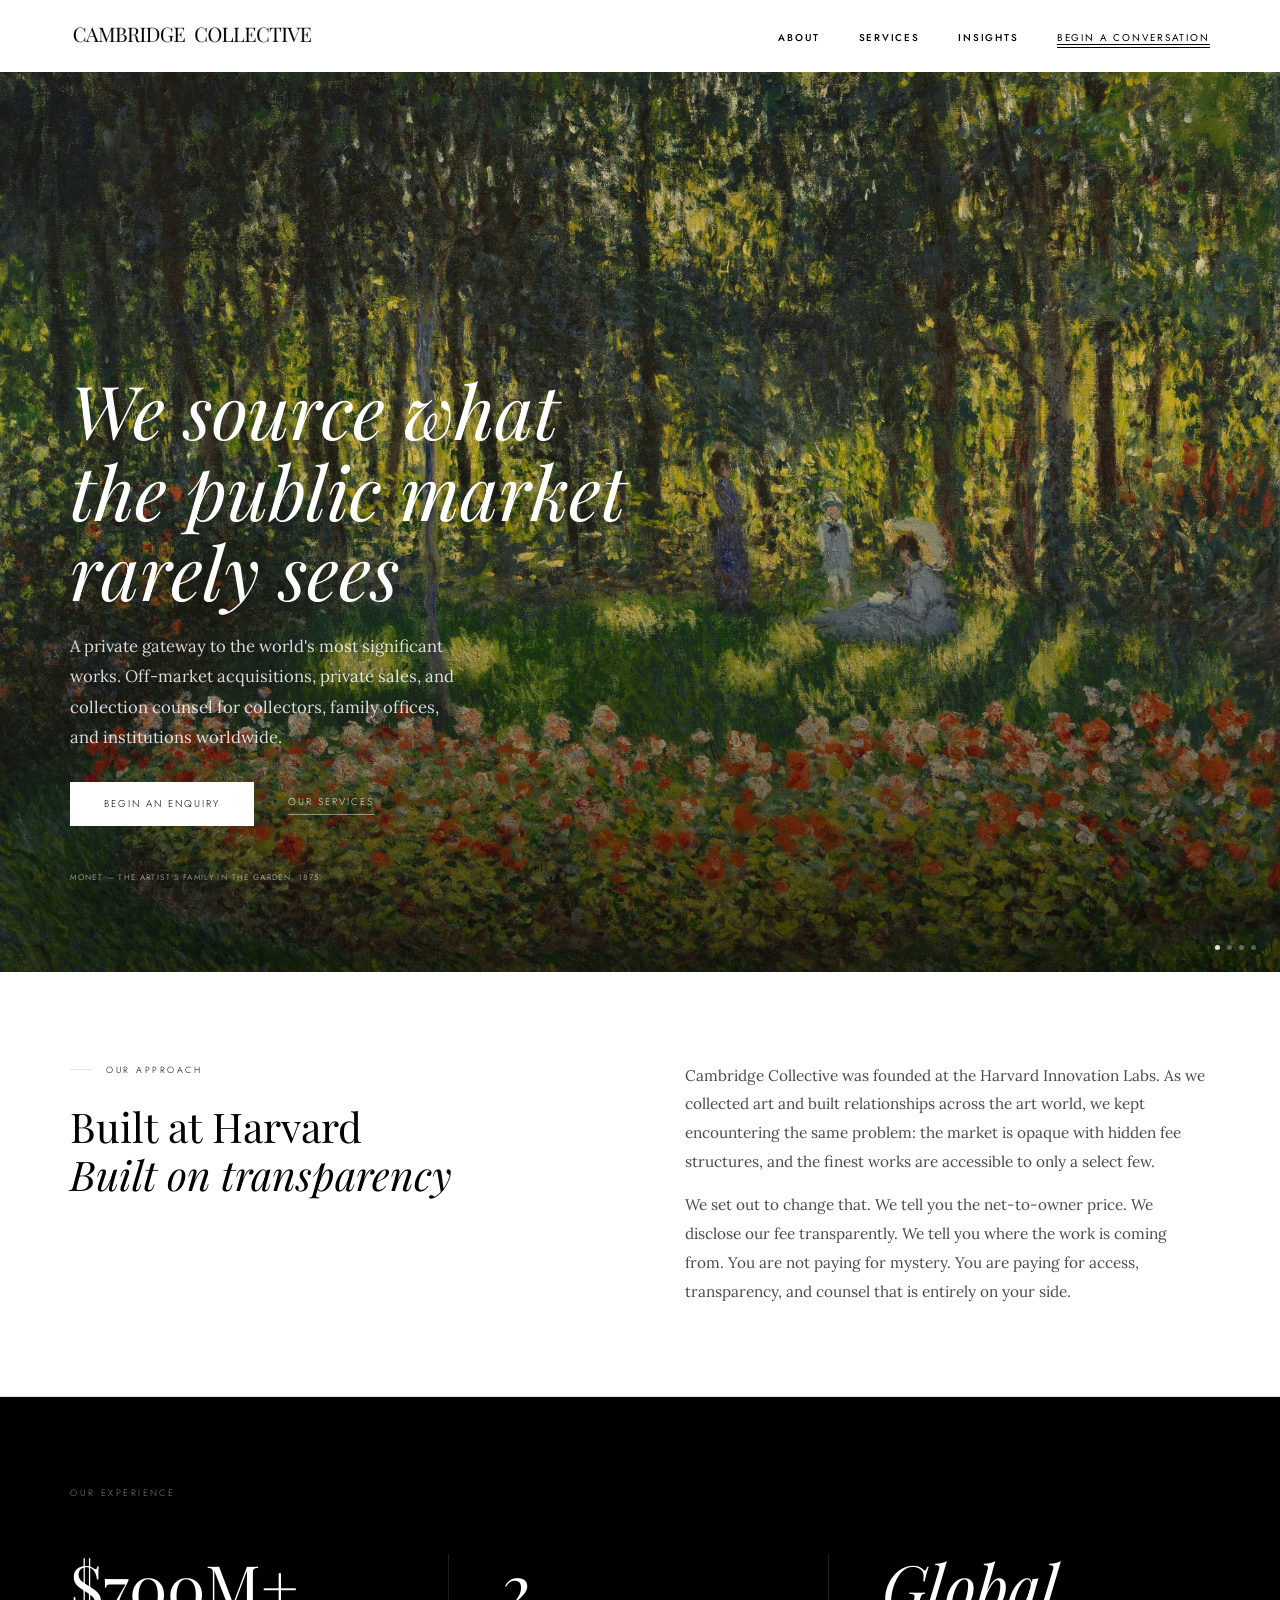
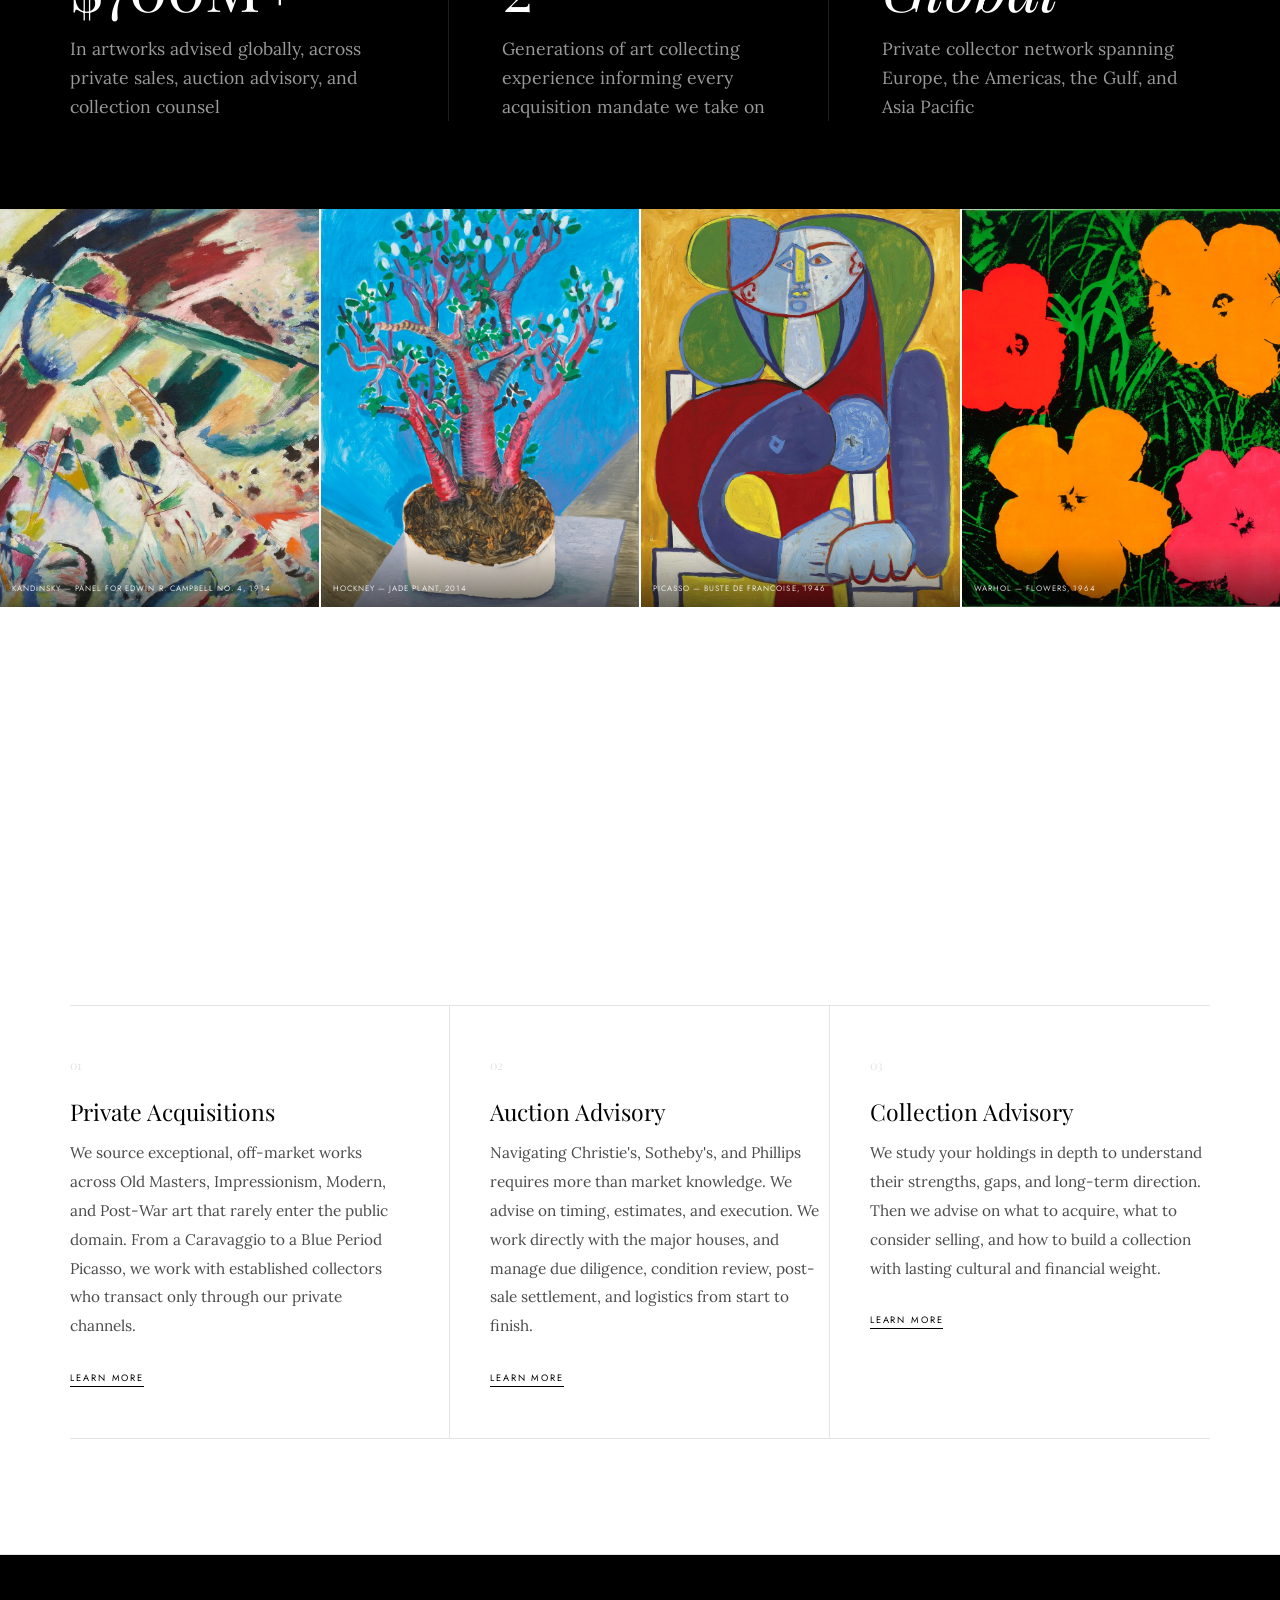
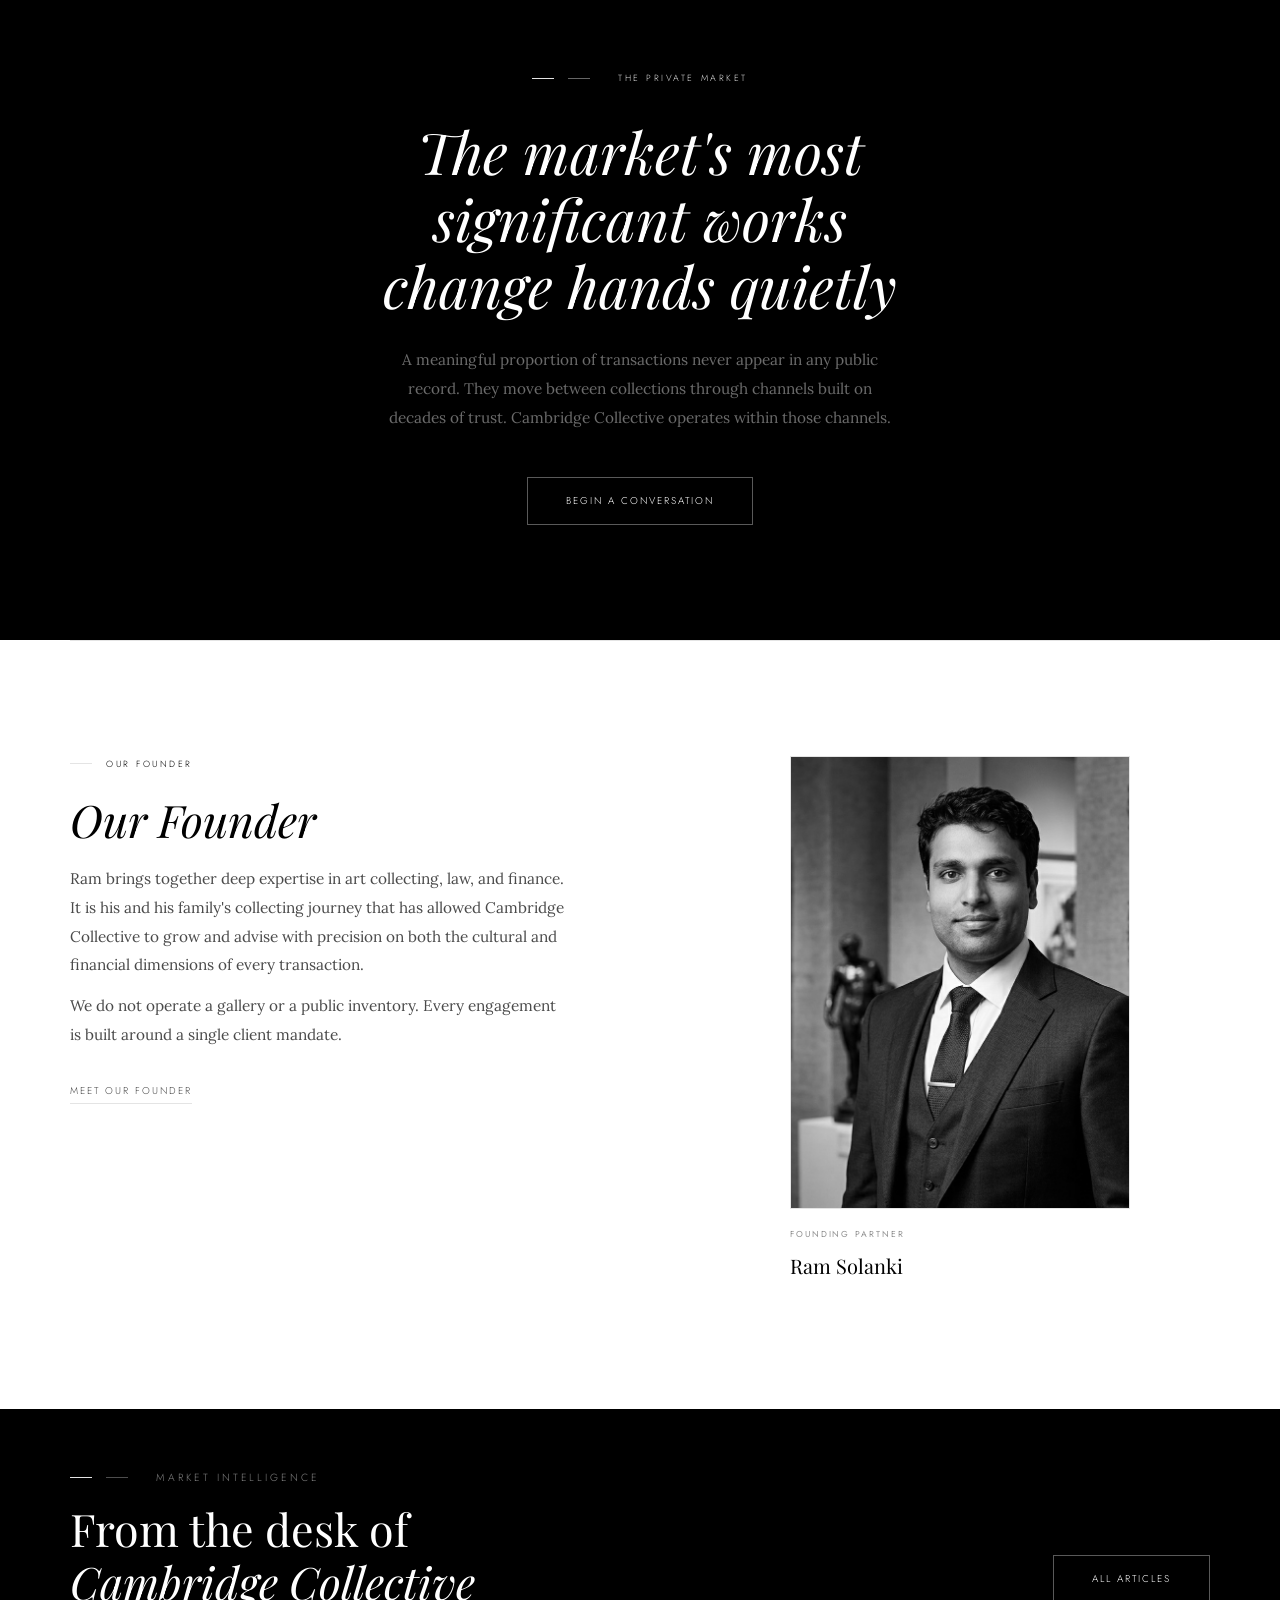
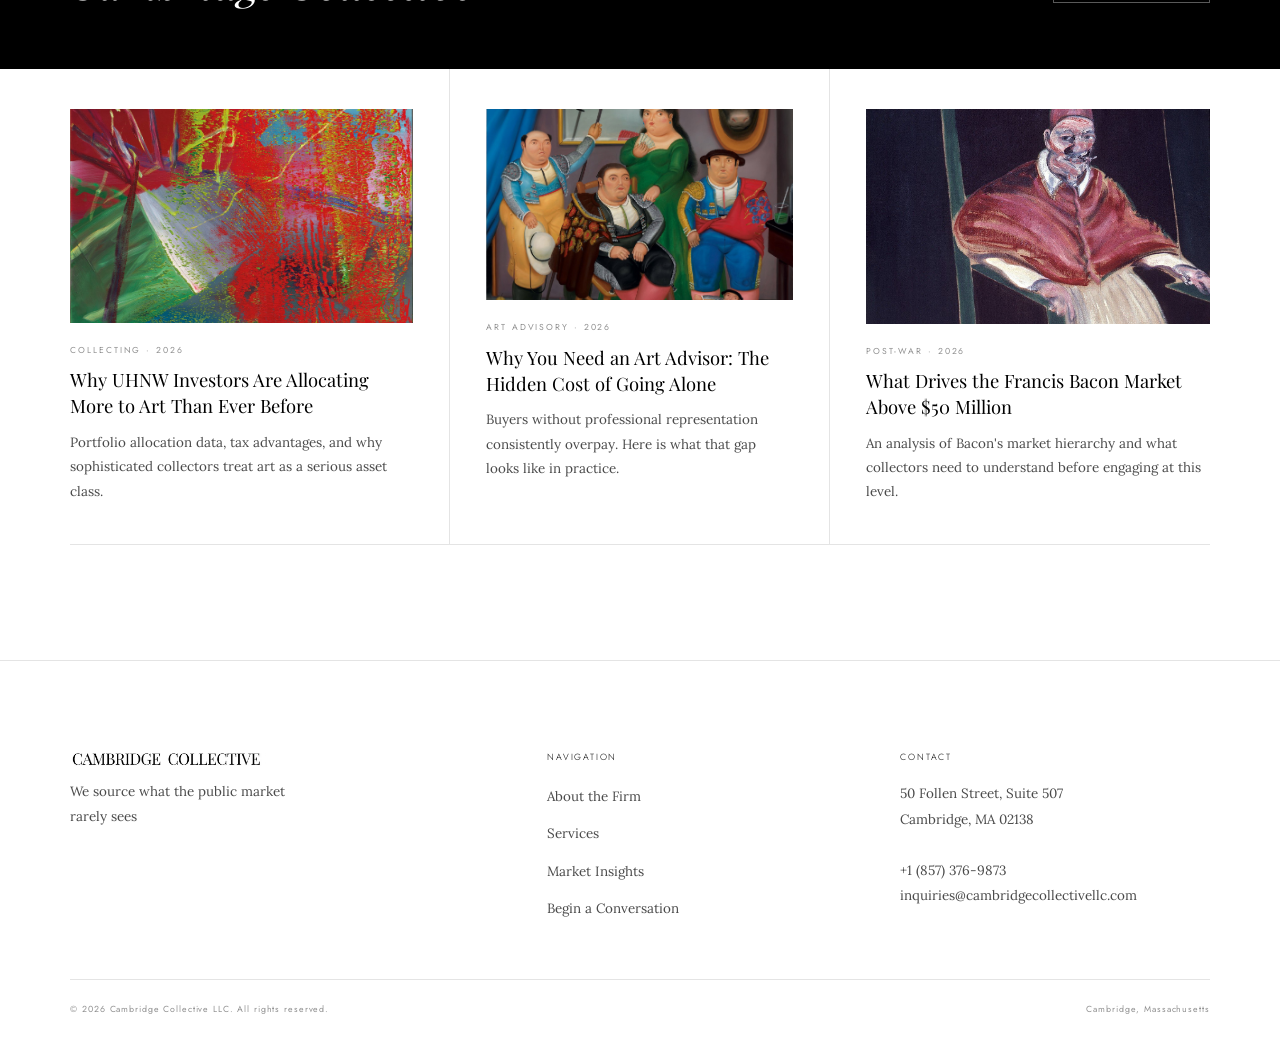
==== commit 2ed6ab23: "Add files via upload" ====
--- a/index.html
+++ b/index.html
@@ -145,12 +145,6 @@
           "worksFor": {"@id": "https://www.cambridgecollectivellc.com/#organization"},
           "url": "https://www.cambridgecollectivellc.com/about.html"
         },
-        {
-          "@type": "Person",
-          "@id": "https://www.cambridgecollectivellc.com/#larry-whitlock",
-          "name": "Larry Whitlock",
-          "jobTitle": "Founding Partner",
-          "worksFor": {"@id": "https://www.cambridgecollectivellc.com/#organization"},
           "url": "https://www.cambridgecollectivellc.com/about.html"
         }
       ],
@@ -224,6 +218,9 @@
   ]
 }
 </script>
+  <!-- Start of HubSpot Embed Code -->
+  <script type="text/javascript" id="hs-script-loader" async defer src="//js-na2.hs-scripts.com/245288613.js"></script>
+  <!-- End of HubSpot Embed Code -->
 </head>
 <body>
 
@@ -268,7 +265,7 @@
       <h2 class="section-title" style="font-size:clamp(1.7rem,3.2vw,2.8rem);">Built at Harvard<br><em>Built on transparency</em></h2>
     </div>
     <div>
-      <p class="body-copy">Cambridge Collective was founded at the Harvard Innovation Labs at Harvard Business School. As we collected art and built relationships across the art world, we kept encountering the same problem: the market is opaque with hidden fee structures, and the finest works are accessible to only a select few.</p>
+      <p class="body-copy">Cambridge Collective was founded at the Harvard Innovation Labs. As we collected art and built relationships across the art world, we kept encountering the same problem: the market is opaque with hidden fee structures, and the finest works are accessible to only a select few.</p>
       <p class="body-copy" style="margin-top:14px;">We set out to change that. We tell you the net-to-owner price. We disclose our fee transparently. We tell you where the work is coming from. You are not paying for mystery. You are paying for access, transparency, and counsel that is entirely on your side.</p>
     </div>
   </div>
@@ -344,22 +341,19 @@
 <section style="padding:0 var(--gutter);">
   <div class="about-split" style="display:grid;grid-template-columns:1fr 1fr;border-top:1px solid var(--bdr);">
     <div style="padding:var(--pad) var(--gutter) var(--pad) 0;" class="fade-up">
-      <p class="eyebrow" style="margin-bottom:22px;color:#000;">Our Team</p>
-      <h2 class="section-title">The people behind<br><em>every mandate</em></h2>
-      <p class="body-copy" style="margin-top:18px;">Our team brings together deep expertise in art history, finance, and law. It is this combination that allows us to advise with precision on both the cultural and financial dimensions of every transaction.</p>
+      <p class="eyebrow" style="margin-bottom:22px;color:#000;">Our Founder</p>
+      <h2 class="section-title"><em>Our Founder</em></h2>
+      <p class="body-copy" style="margin-top:18px;">Ram brings together deep expertise in art collecting, law, and finance. It is his and his family's collecting journey that has allowed Cambridge Collective to grow and advise with precision on both the cultural and financial dimensions of every transaction.</p>
       <p class="body-copy" style="margin-top:12px;">We do not operate a gallery or a public inventory. Every engagement is built around a single client mandate.</p>
-      <a href="about.html" class="btn btn-ghost" style="display:inline-block;margin-top:32px;">Meet the Team</a>
-    </div>
-    <div class="about-split-right" style="padding:var(--pad) 0 var(--pad) var(--gutter);border-left:1px solid var(--bdr);display:flex;align-items:flex-start;justify-content:center;" class="fade-up">
-      <div style="display:grid;grid-template-columns:1fr 1fr;gap:44px;width:100%;max-width:680px;">
+      <a href="about.html" class="btn btn-ghost" style="display:inline-block;margin-top:32px;">Meet Our Founder</a>
+    </div>
+    <div class="about-split-right" style="padding:var(--pad) 0 var(--pad) var(--gutter);display:flex;align-items:flex-start;justify-content:center;padding-top:var(--pad);padding-bottom:var(--pad);" class="fade-up">
+      <div style="width:100%;max-width:340px;">
         <div class="team-card">
           <div class="team-photo" style="overflow:hidden;aspect-ratio:3/4;"><img src="images/team-ram.jpg" alt="Ram Solanki" style="width:100%;height:100%;object-fit:cover;object-position:center center;filter:grayscale(100%);" loading="lazy" width="958" height="917"/></div>
           <span class="team-role">Founding Partner</span><span class="team-name">Ram Solanki</span>
         </div>
-        <div class="team-card">
-          <div class="team-photo" style="overflow:hidden;aspect-ratio:3/4;"><img src="images/team-larry.png" alt="Larry Whitlock" style="width:100%;height:100%;object-fit:cover;object-position:center 5%;filter:grayscale(100%);" loading="lazy" width="662" height="759"/></div>
-          <span class="team-role">Founding Partner</span><span class="team-name">Larry Whitlock</span>
-        </div>
+        
         
       </div>
     </div>
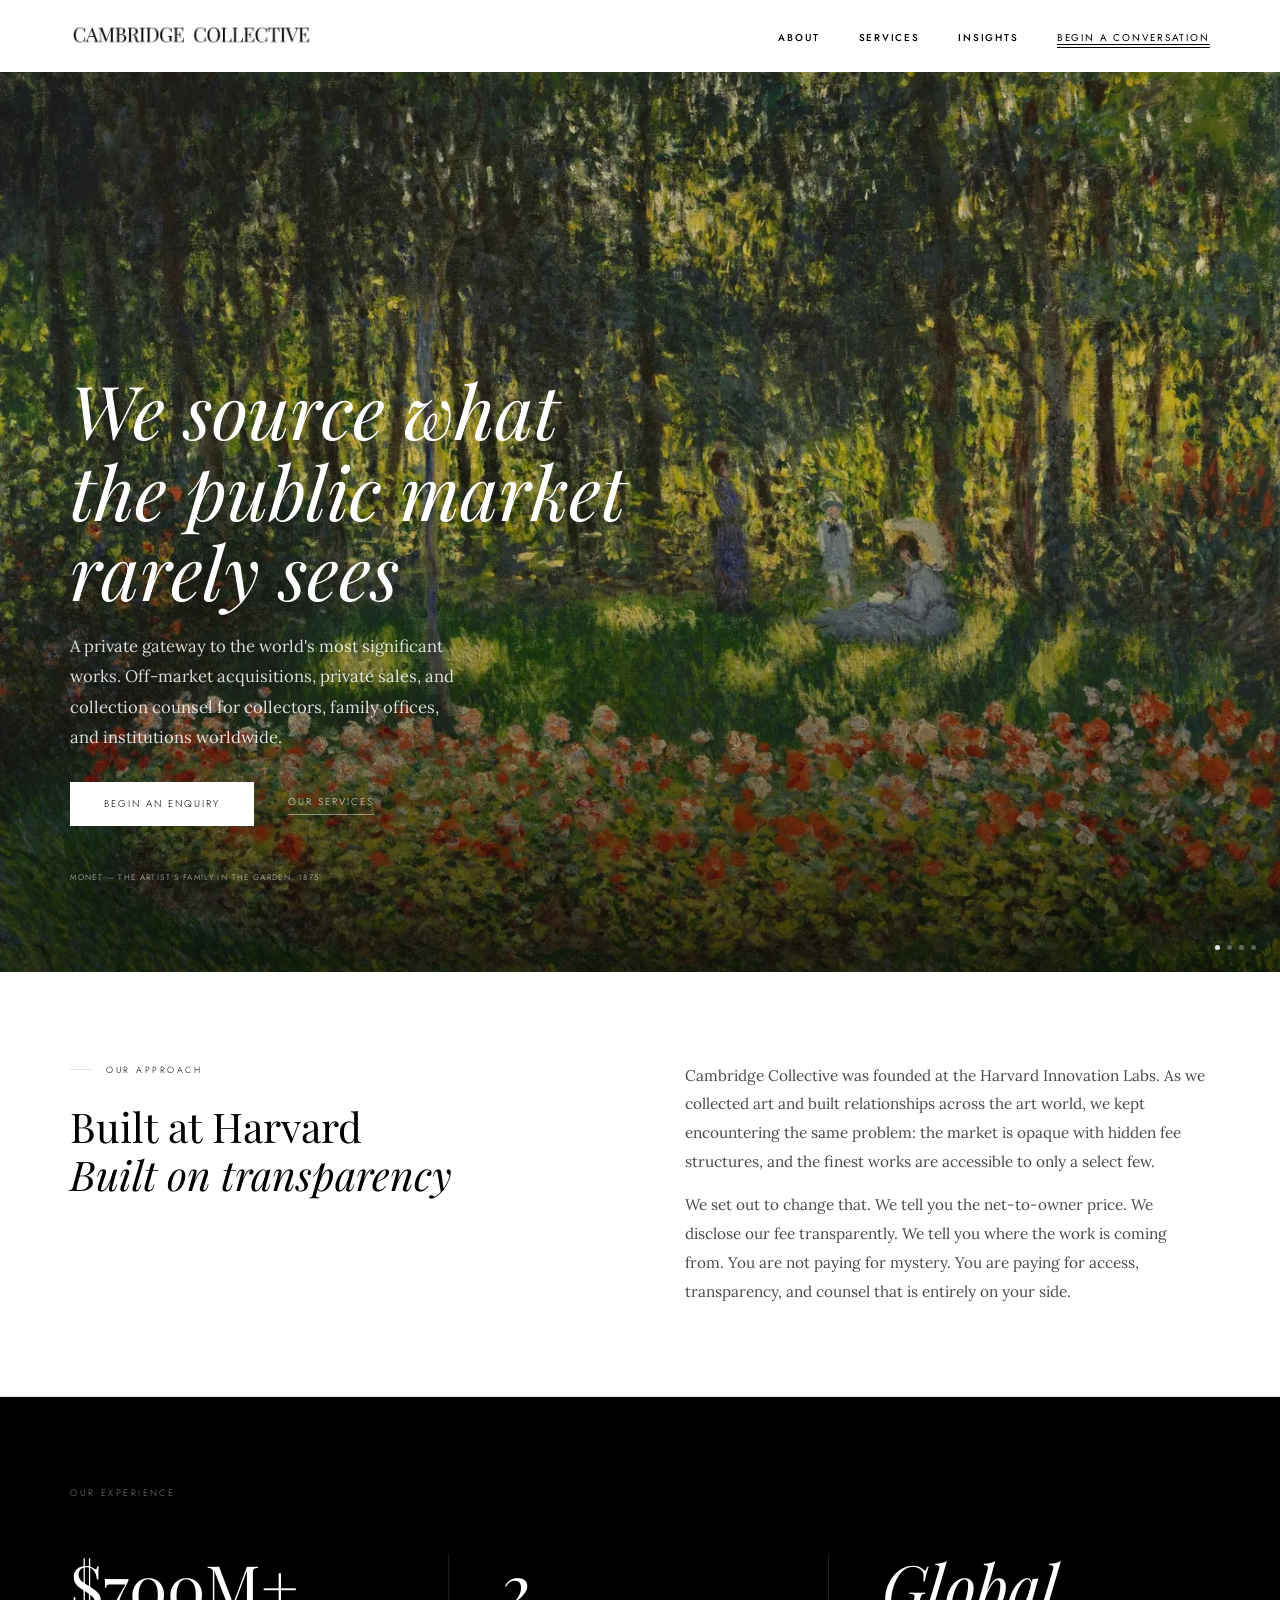
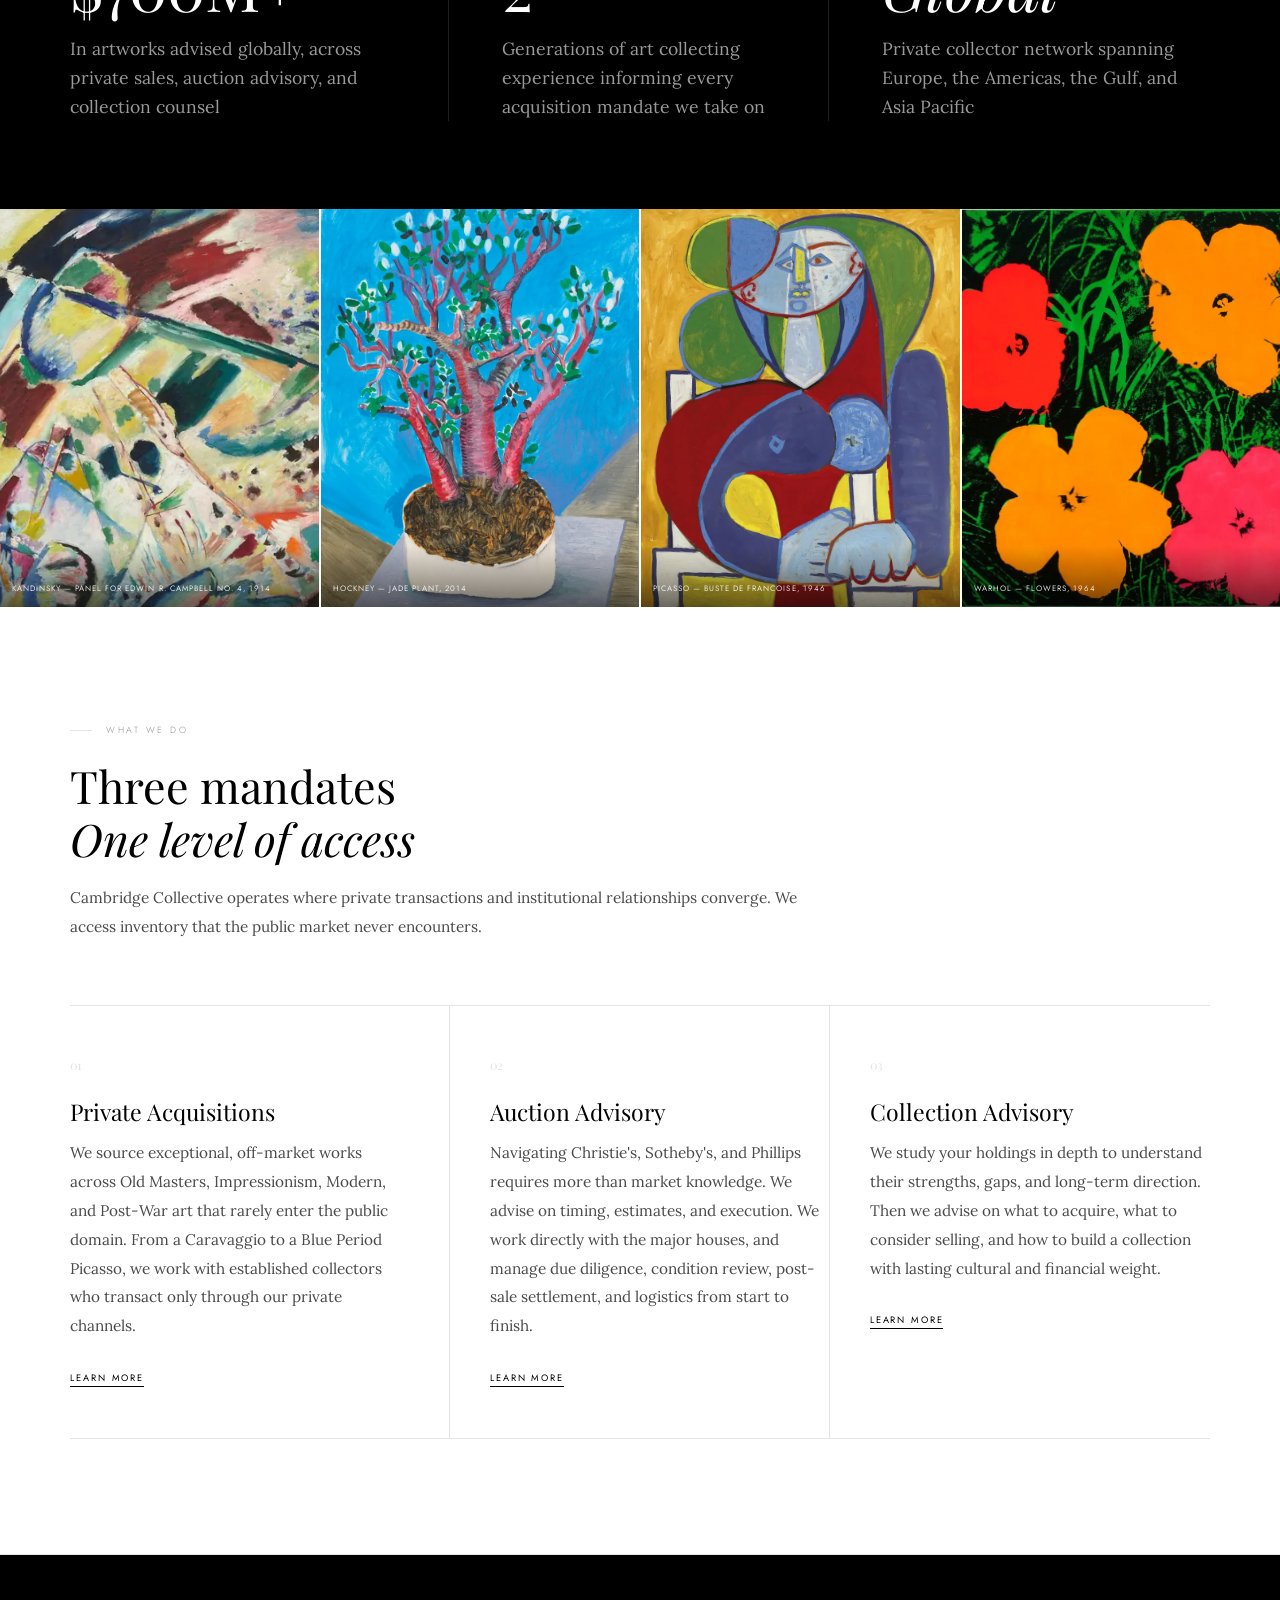
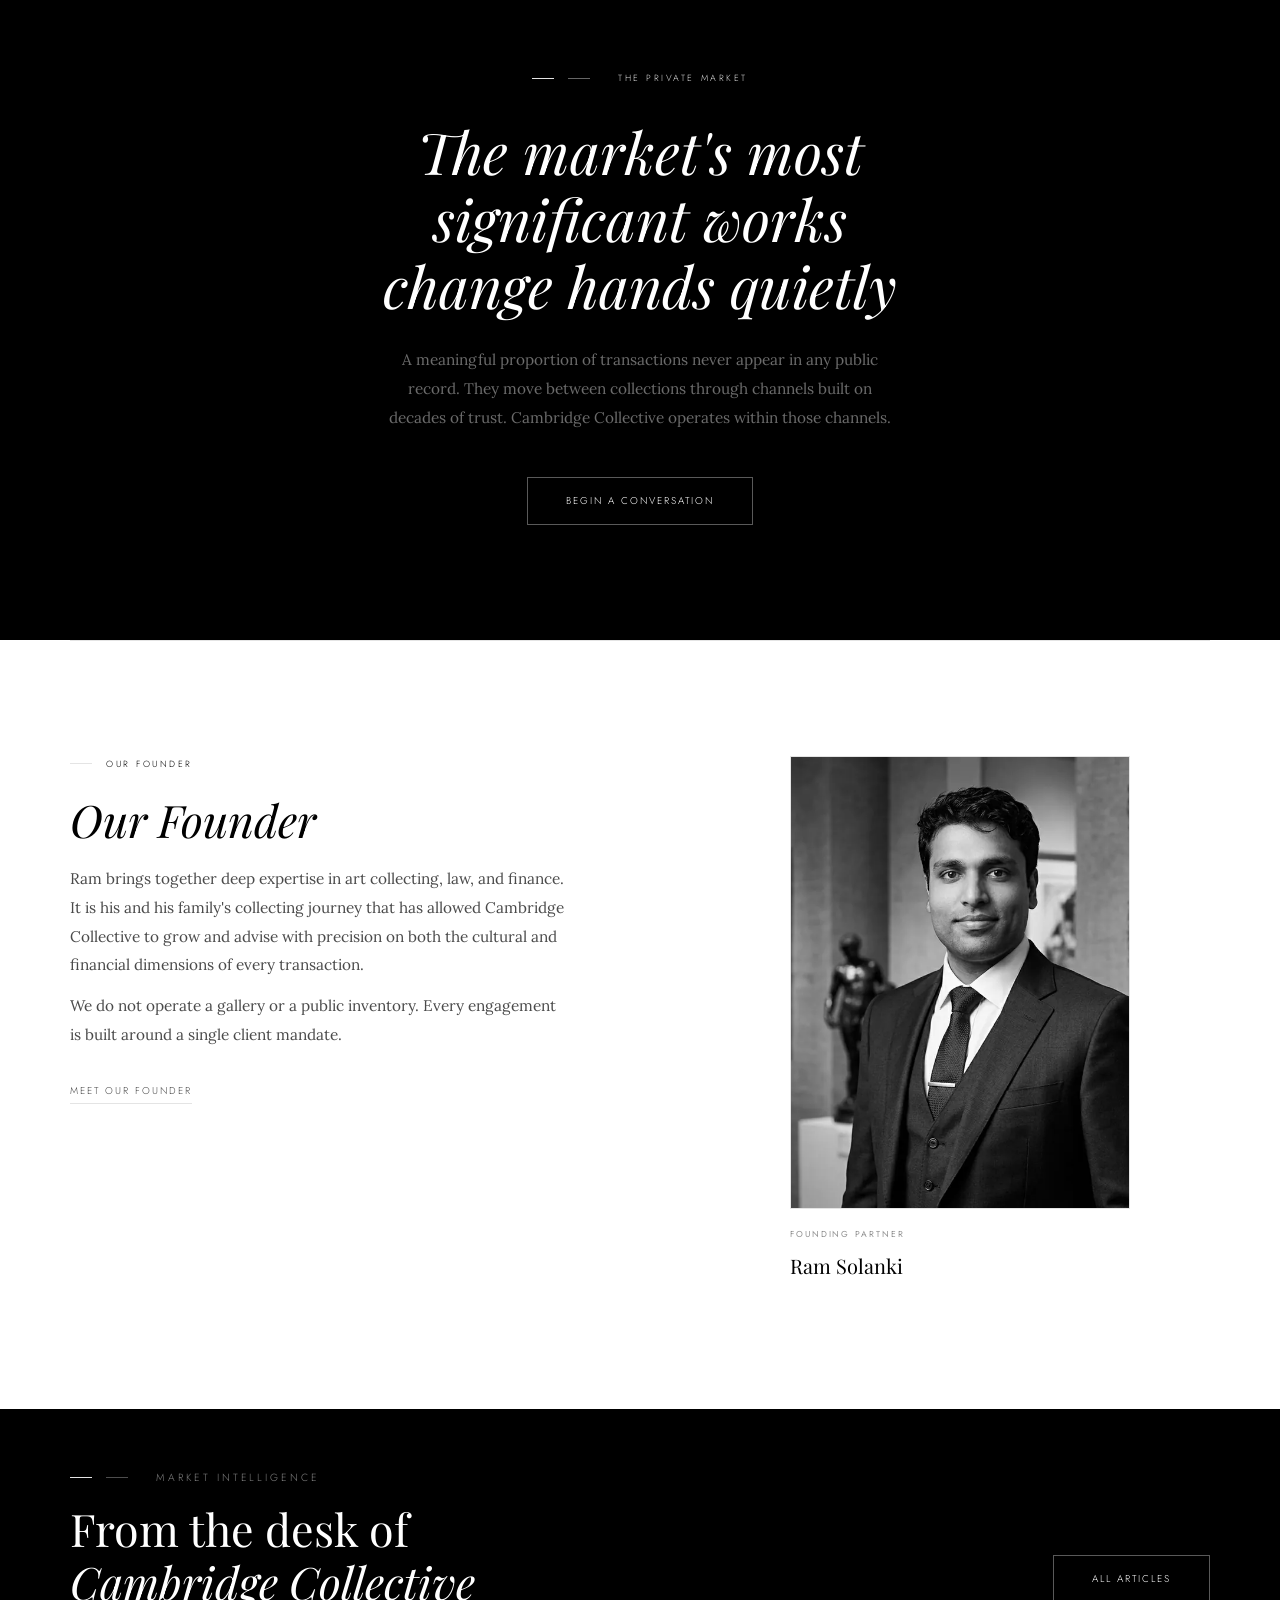
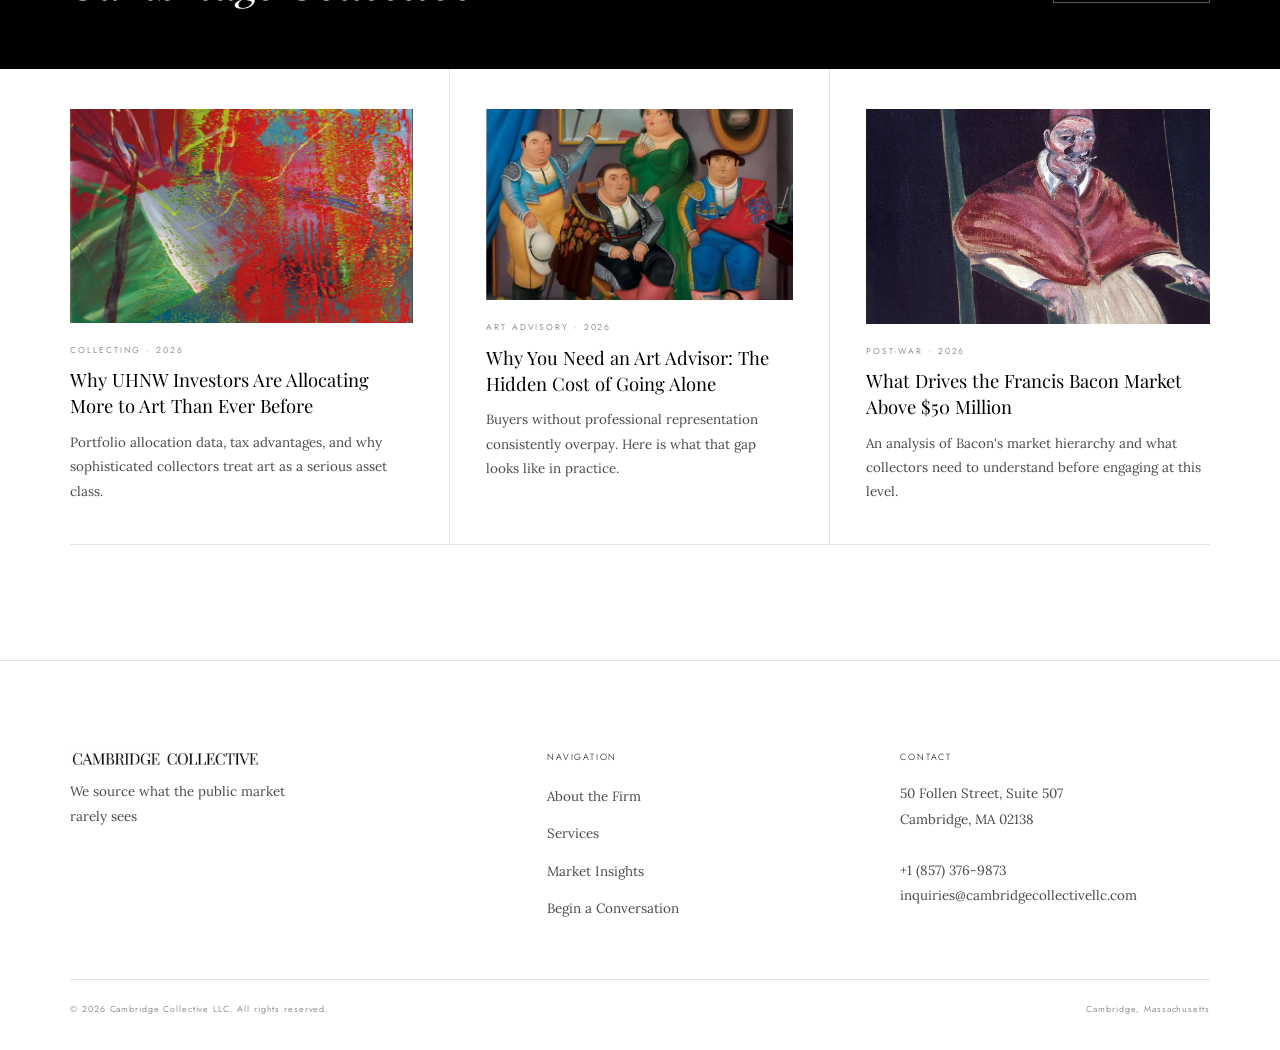
==== commit 35ca4195: "Add files via upload" ====
--- a/index.html
+++ b/index.html
@@ -9,7 +9,8 @@
   <link rel="canonical" href="https://www.cambridgecollectivellc.com/"/>
   <link rel="preconnect" href="https://fonts.googleapis.com"/>
   <link rel="preconnect" href="https://fonts.gstatic.com" crossorigin/>
-  <link rel="preload" as="image" href="images/monet-garden.png" fetchpriority="high"/>
+  <link rel="stylesheet" href="https://fonts.googleapis.com/css2?family=Playfair+Display:ital,wght@0,400;0,500;1,400;1,500&family=Lora:ital,wght@0,400;0,500;1,400&family=Jost:wght@200;300;400&display=swap"/>
+  <link rel="preload" as="image" href="images/monet-garden.webp" fetchpriority="high"/>
   <link rel="stylesheet" href="styles.css"/>
   <style>
     .hero-full{position:relative;width:100%;height:100svh;min-height:540px;overflow:hidden;margin-top:var(--nav-h)}
@@ -129,11 +130,11 @@
       "url": "https://www.cambridgecollectivellc.com/",
       "logo": {
         "@type": "ImageObject",
-        "url": "https://www.cambridgecollectivellc.com/images/logo.png",
+        "url": "https://www.cambridgecollectivellc.com/images/logo.jpg",
         "width": 746,
         "height": 84
       },
-      "image": "https://www.cambridgecollectivellc.com/images/monet-garden.png",
+      "image": "https://www.cambridgecollectivellc.com/images/monet-garden.jpg",
       "description": "Private art advisory firm specializing in off-market acquisitions of blue-chip artworks including Picasso, Francis Bacon, Monet, Warhol, and Rembrandt for collectors, family offices, and institutions worldwide.",
       "foundingDate": "2023",
       "founder": [
@@ -225,7 +226,7 @@
 <body>
 
 <nav id="nav">
-  <a href="index.html" class="nav-brand"><img src="images/logo.png" alt="Cambridge Collective" style="height:28px;width:auto;display:block;"/></a>
+  <a href="index.html" class="nav-brand"><img width="520" height="59" src="images/logo.webp" alt="Cambridge Collective" style="height:28px;width:auto;display:block;" decoding="async"/></a>
   <button class="menu-btn" aria-label="Menu"><span></span><span></span></button>
   <ul class="nav-links">
     <li><a href="about.html">About</a></li>
@@ -237,10 +238,10 @@
 
 <!-- HERO: Monet garden / Rembrandt / Pollock / Picasso Musketeer -->
 <div class="hero-full">
-  <div class="hslide active"><img src="images/monet-garden.png"       alt="Monet, The Artist's Family in the Garden, 1875" loading="eager" width="2000" height="1505" fetchpriority="high"/></div>
-  <div class="hslide"><img src="images/rembrandt-nightwatch.png"      alt="Rembrandt, The Night Watch, 1642"              loading="lazy" width="2000" height="1014"/></div>
-  <div class="hslide"><img src="images/warhol-elvis.png"              alt="Warhol, Double Elvis, 1963"                    loading="lazy" width="756"  height="1182"/></div>
-  <div class="hslide"><img src="images/picasso-jeune-fille.png"       alt="Picasso, Jeune fille endormie, 1935"           loading="lazy" width="1522" height="1262"/></div>
+  <div class="hslide active"><img src="images/monet-garden.webp"       alt="Monet, The Artist's Family in the Garden, 1875" loading="eager" width="1400" height="1054" fetchpriority="high" decoding="async"/></div>
+  <div class="hslide"><img src="images/rembrandt-nightwatch.webp"      alt="Rembrandt, The Night Watch, 1642"              loading="lazy" width="1400" height="710" decoding="async"/></div>
+  <div class="hslide"><img src="images/warhol-elvis.webp"              alt="Warhol, Double Elvis, 1963"                    loading="lazy" width="756"  height="1182" decoding="async"/></div>
+  <div class="hslide"><img src="images/picasso-jeune-fille.webp"       alt="Picasso, Jeune fille endormie, 1935"           loading="lazy" width="1400" height="1161" decoding="async"/></div>
   <div class="hero-overlay"></div>
   <div class="hero-content fade-up">
     
@@ -292,10 +293,10 @@
 
 <!-- ARTWORK STRIP: 4 different works -->
 <div class="artwork-strip">
-  <figure class="art-item"><img src="images/kandinsky.png"         alt="Kandinsky, Panel for Edwin R. Campbell No. 4, 1914" loading="lazy" width="2000" height="1125"/><figcaption>Kandinsky — Panel for Edwin R. Campbell No. 4, 1914</figcaption></figure>
-  <figure class="art-item"><img src="images/hockney-jade.png"      alt="Hockney, Jade Plant, 2014"                          loading="lazy" width="902"  height="1206"/><figcaption>Hockney — Jade Plant, 2014</figcaption></figure>
-  <figure class="art-item"><img src="images/picasso-francoise.png" alt="Picasso, Buste de Francoise, 1946"                  loading="lazy" width="1032" height="1264"/><figcaption>Picasso — Buste de Francoise, 1946</figcaption></figure>
-  <figure class="art-item"><img src="images/warhol-flowers.png"    alt="Warhol, Flowers, 1964"                              loading="lazy" width="1190" height="1196"/><figcaption>Warhol — Flowers, 1964</figcaption></figure>
+  <figure class="art-item"><img src="images/kandinsky.webp"         alt="Kandinsky, Panel for Edwin R. Campbell No. 4, 1914" loading="lazy" width="800" height="450" decoding="async"/><figcaption>Kandinsky — Panel for Edwin R. Campbell No. 4, 1914</figcaption></figure>
+  <figure class="art-item"><img src="images/hockney-jade.webp"      alt="Hockney, Jade Plant, 2014"                          loading="lazy" width="800"  height="1070" decoding="async"/><figcaption>Hockney — Jade Plant, 2014</figcaption></figure>
+  <figure class="art-item"><img src="images/picasso-francoise.webp" alt="Picasso, Buste de Francoise, 1946"                  loading="lazy" width="800" height="980" decoding="async"/><figcaption>Picasso — Buste de Francoise, 1946</figcaption></figure>
+  <figure class="art-item"><img src="images/warhol-flowers.webp"    alt="Warhol, Flowers, 1964"                              loading="lazy" width="800" height="804" decoding="async"/><figcaption>Warhol — Flowers, 1964</figcaption></figure>
 </div>
 
 <!-- SERVICES -->
@@ -350,7 +351,7 @@
     <div class="about-split-right" style="padding:var(--pad) 0 var(--pad) var(--gutter);display:flex;align-items:flex-start;justify-content:center;padding-top:var(--pad);padding-bottom:var(--pad);" class="fade-up">
       <div style="width:100%;max-width:340px;">
         <div class="team-card">
-          <div class="team-photo" style="overflow:hidden;aspect-ratio:3/4;"><img src="images/team-ram.jpg" alt="Ram Solanki" style="width:100%;height:100%;object-fit:cover;object-position:center center;filter:grayscale(100%);" loading="lazy" width="958" height="917"/></div>
+          <div class="team-photo" style="overflow:hidden;aspect-ratio:3/4;"><img src="images/team-ram.webp" alt="Ram Solanki" style="width:100%;height:100%;object-fit:cover;object-position:center center;filter:grayscale(100%);" loading="lazy" width="800" height="766" decoding="async"/></div>
           <span class="team-role">Founding Partner</span><span class="team-name">Ram Solanki</span>
         </div>
         
@@ -372,19 +373,19 @@
 <section class="insights-preview" style="padding-top:0;margin-top:0;">
   <div class="insights-grid" style="border-top:none;">
     <a href="article-4.html" class="insight-card fade-up">
-      <div class="card-img"><img src="images/richter-abstraktes.png" alt="Richter, Abstraktes Bild" loading="lazy" width="1710" height="1136"/></div>
+      <div class="card-img"><img src="images/richter-abstraktes.webp" alt="Richter, Abstraktes Bild" loading="lazy" width="1400" height="930" decoding="async"/></div>
       <span class="card-cat">Collecting · 2026</span>
       <p class="card-title">Why UHNW Investors Are Allocating More to Art Than Ever Before</p>
       <p class="card-excerpt">Portfolio allocation data, tax advantages, and why sophisticated collectors treat art as a serious asset class.</p>
     </a>
     <a href="article-1.html" class="insight-card fade-up">
-      <div class="card-img"><img src="images/botero-family.png" alt="Botero, Family Scene" loading="lazy" width="1358" height="1278"/></div>
+      <div class="card-img"><img src="images/botero-family.webp" alt="Botero, Family Scene" loading="lazy" width="1358" height="1278" decoding="async"/></div>
       <span class="card-cat">Art Advisory · 2026</span>
       <p class="card-title">Why You Need an Art Advisor: The Hidden Cost of Going Alone</p>
       <p class="card-excerpt">Buyers without professional representation consistently overpay. Here is what that gap looks like in practice.</p>
     </a>
     <a href="article-2.html" class="insight-card fade-up">
-      <div class="card-img"><img src="images/bacon-pope.png" alt="Francis Bacon, Pope" loading="lazy" width="1093" height="1280"/></div>
+      <div class="card-img"><img src="images/bacon-pope.webp" alt="Francis Bacon, Pope" loading="lazy" width="1093" height="1280" decoding="async"/></div>
       <span class="card-cat">Post-War · 2026</span>
       <p class="card-title">What Drives the Francis Bacon Market Above $50 Million</p>
       <p class="card-excerpt">An analysis of Bacon's market hierarchy and what collectors need to understand before engaging at this level.</p>
@@ -394,7 +395,7 @@
 
 <footer>
   <div class="footer-grid">
-    <div class="footer-brand"><img src="images/logo.png" alt="Cambridge Collective" style="height:22px;width:auto;display:block;margin-bottom:8px;"/><p class="footer-tagline">We source what the public market rarely sees</p></div>
+    <div class="footer-brand"><img width="520" height="59" src="images/logo.webp" alt="Cambridge Collective" style="height:22px;width:auto;display:block;margin-bottom:8px;" decoding="async"/><p class="footer-tagline">We source what the public market rarely sees</p></div>
     <div class="footer-col"><h5>Navigation</h5><ul><li><a href="about.html">About the Firm</a></li><li><a href="services.html">Services</a></li><li><a href="insights.html">Market Insights</a></li><li><a href="contact.html">Begin a Conversation</a></li></ul></div>
     <div class="footer-col"><h5>Contact</h5><address>50 Follen Street, Suite 507<br>Cambridge, MA 02138<br><br><a href="tel:+18573769873">+1 (857) 376-9873</a><br><a href="mailto:inquiries@cambridgecollectivellc.com">inquiries@cambridgecollectivellc.com</a></address></div>
   </div>
--- a/styles.css
+++ b/styles.css
@@ -1,5 +1,3 @@
-@import url('https://fonts.googleapis.com/css2?family=Playfair+Display:ital,wght@0,400;0,500;1,400;1,500&family=Lora:ital,wght@0,400;0,500;1,400&family=Jost:wght@200;300;400&display=swap');
-
 :root {
   --w: #FFFFFF;
   --blk: #000000;
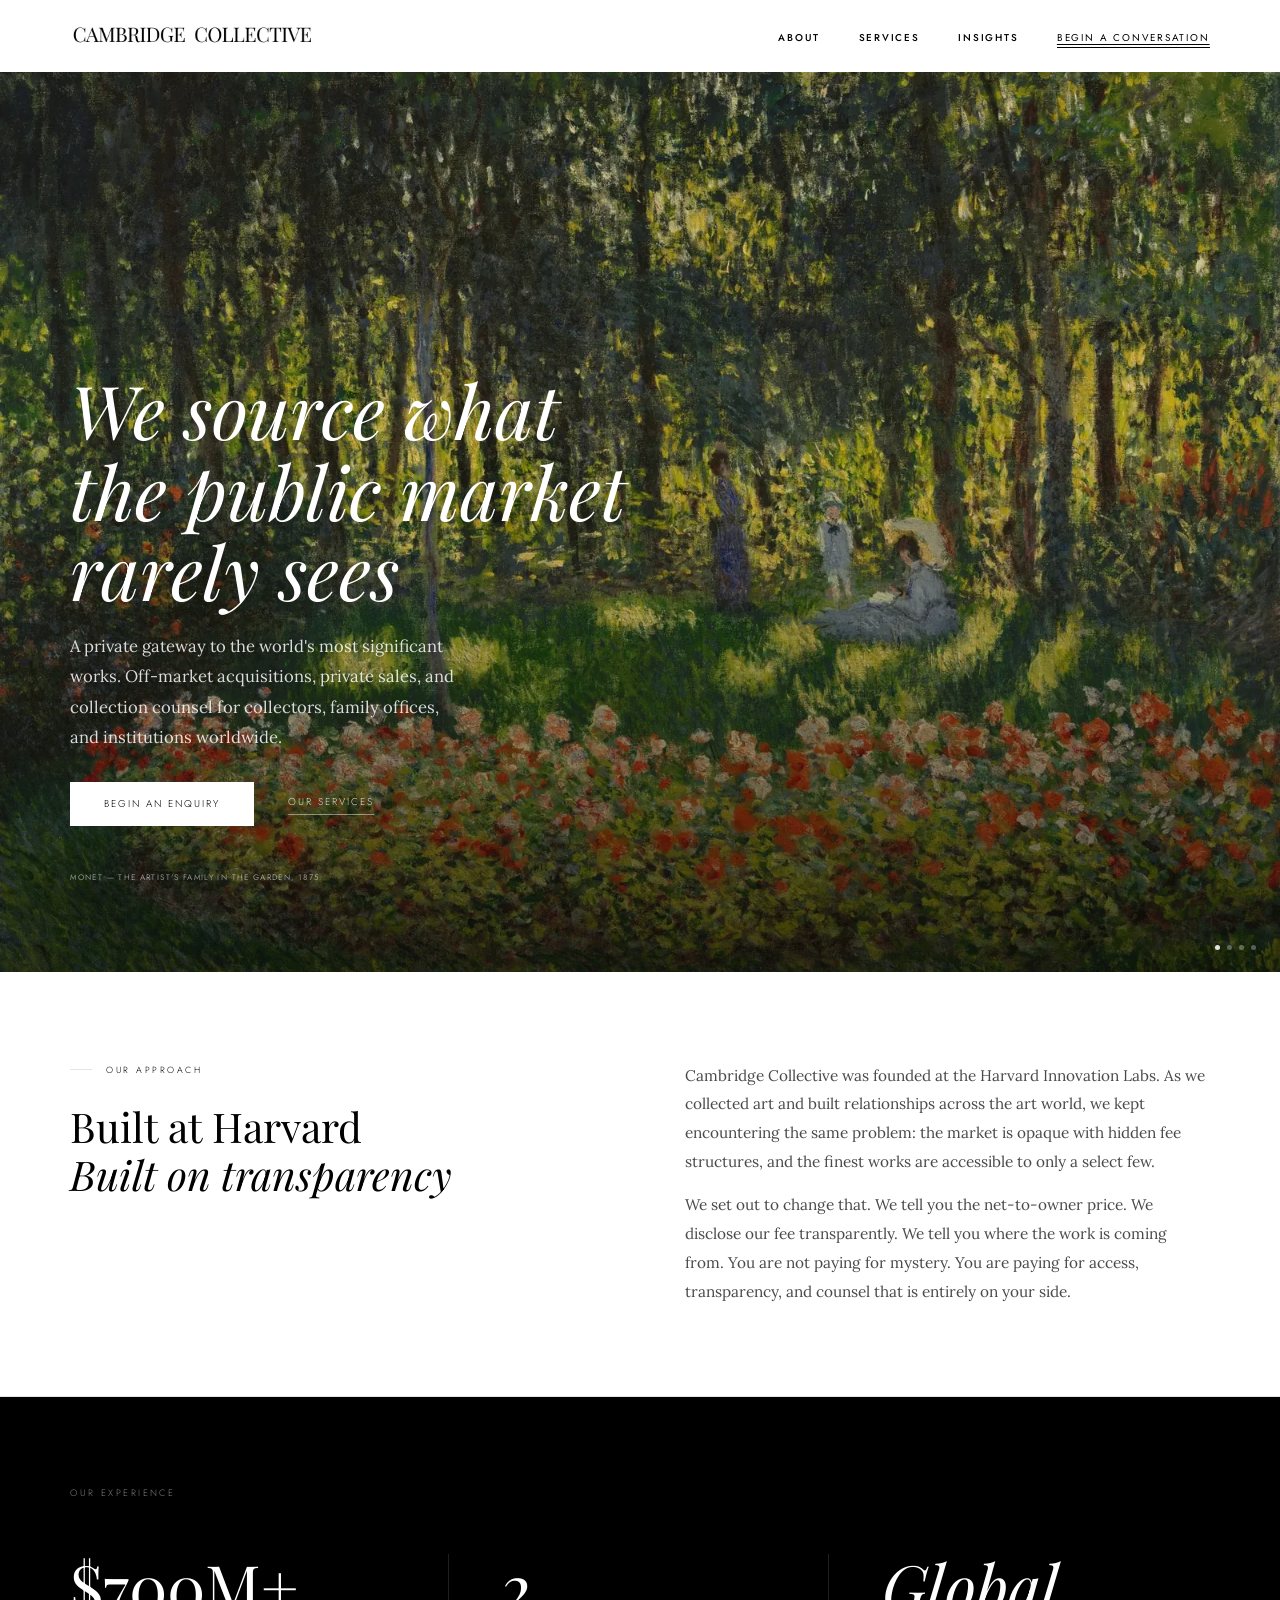
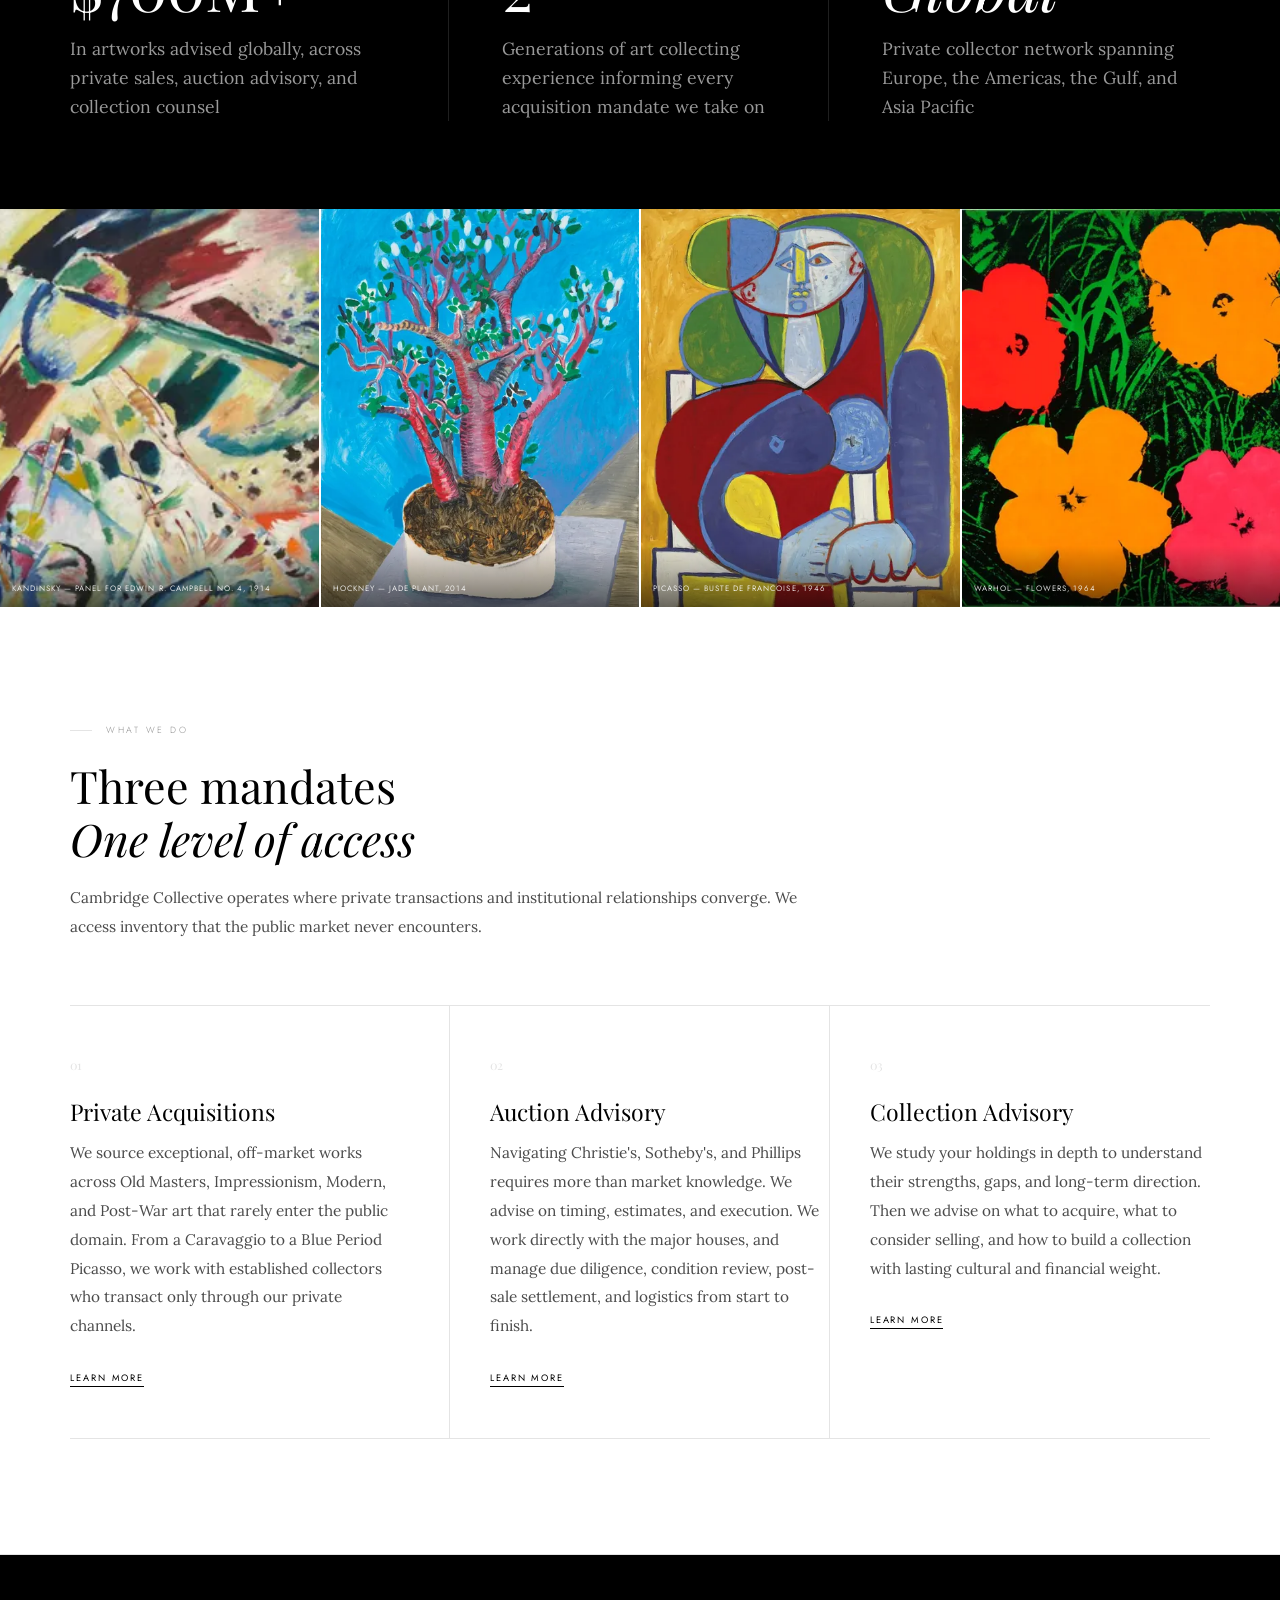
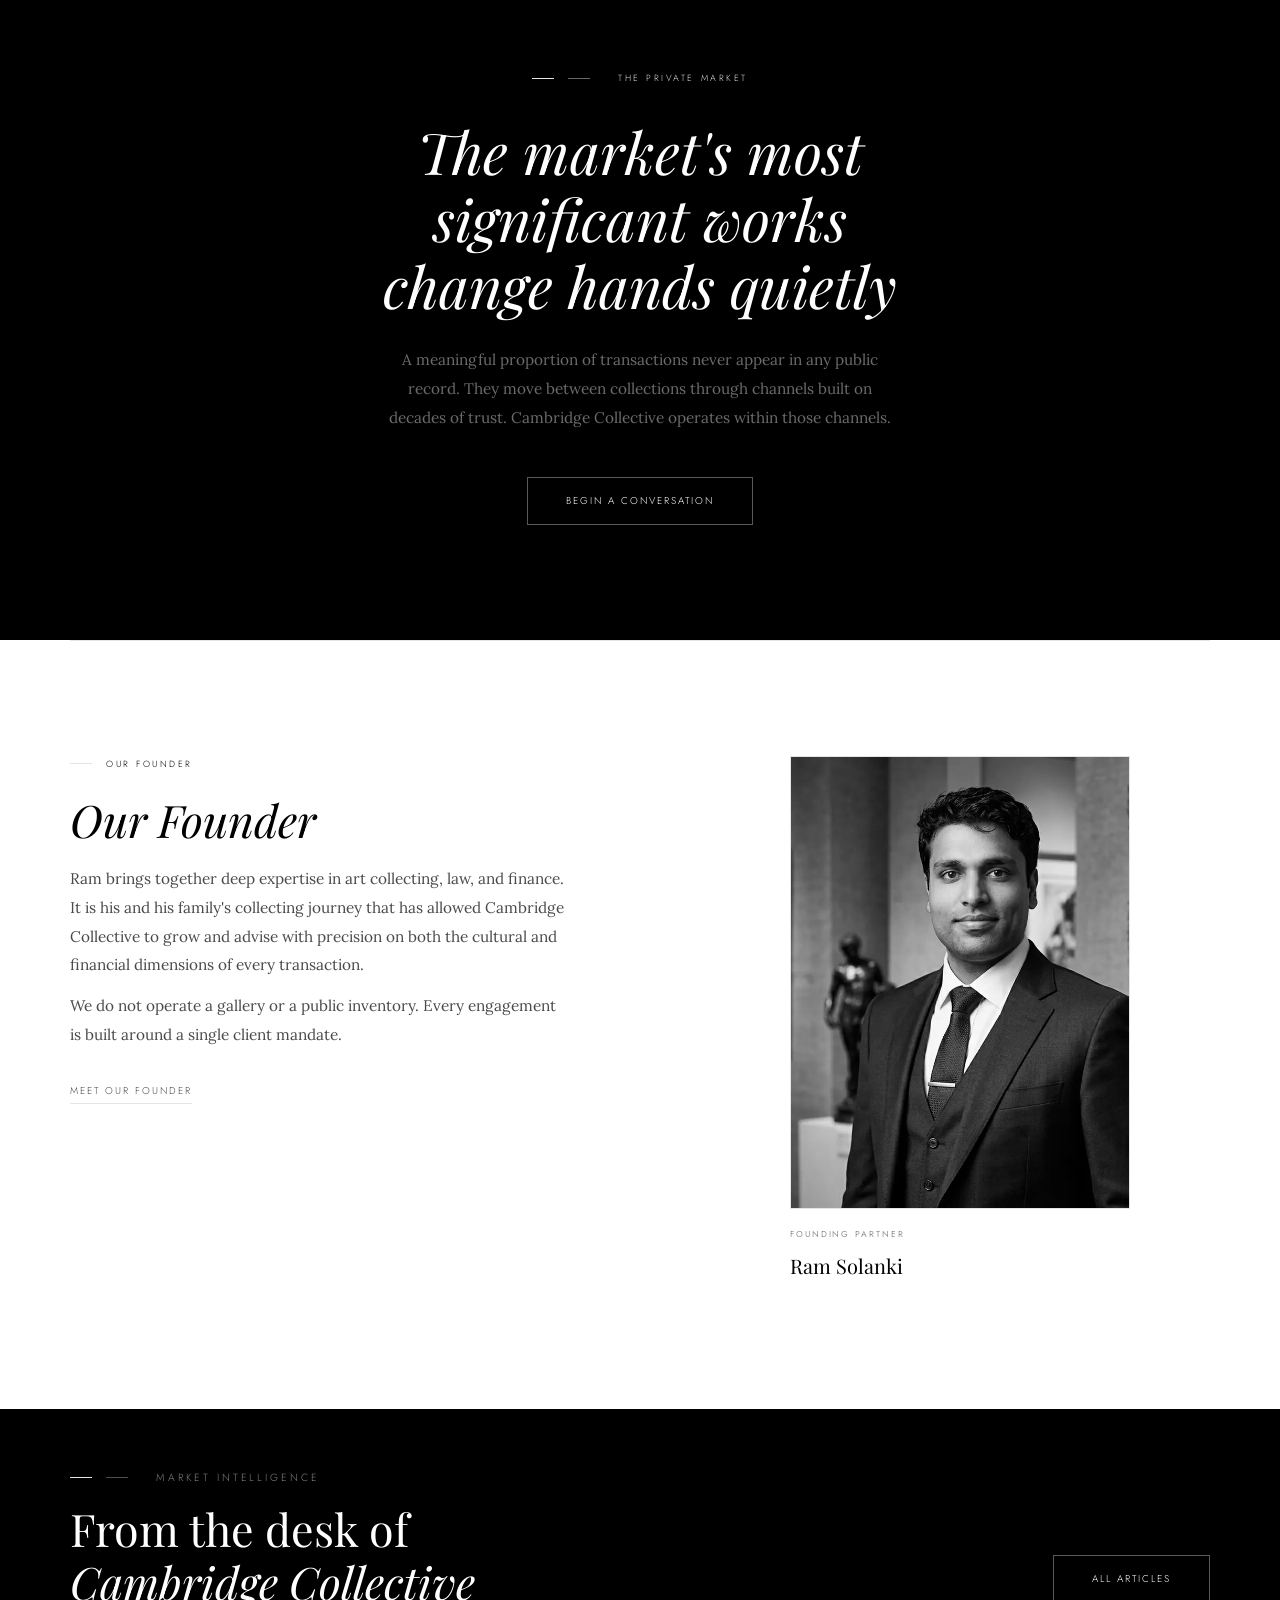
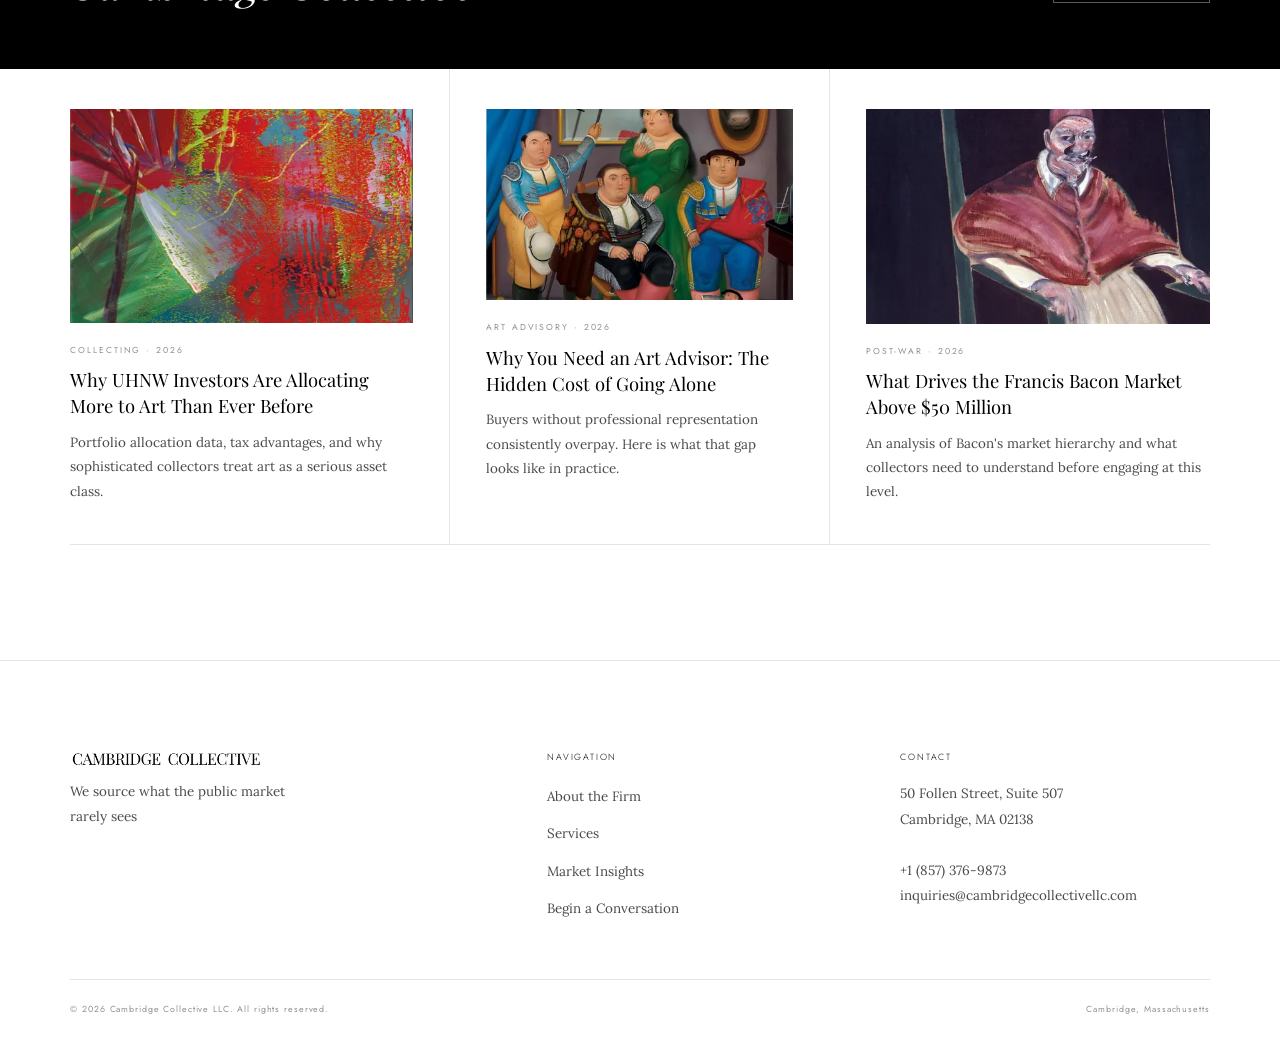
==== commit 74fa4b9d: "Add files via upload" ====
--- a/index.html
+++ b/index.html
@@ -10,7 +10,7 @@
   <link rel="preconnect" href="https://fonts.googleapis.com"/>
   <link rel="preconnect" href="https://fonts.gstatic.com" crossorigin/>
   <link rel="stylesheet" href="https://fonts.googleapis.com/css2?family=Playfair+Display:ital,wght@0,400;0,500;1,400;1,500&family=Lora:ital,wght@0,400;0,500;1,400&family=Jost:wght@200;300;400&display=swap"/>
-  <link rel="preload" as="image" href="images/monet-garden.webp" fetchpriority="high"/>
+  <link rel="preload" as="image" href="images/monet-garden-1600.webp" imagesrcset="images/monet-garden-480.webp 480w, images/monet-garden-900.webp 900w, images/monet-garden-1600.webp 1600w" imagesizes="100vw" fetchpriority="high"/>
   <link rel="stylesheet" href="styles.css"/>
   <style>
     .hero-full{position:relative;width:100%;height:100svh;min-height:540px;overflow:hidden;margin-top:var(--nav-h)}
@@ -101,14 +101,6 @@
       }
     }
 </style>
-<!-- Google Analytics -->
-<script async src="https://www.googletagmanager.com/gtag/js?id=G-GPB1CGBKZX"></script>
-<script>
-  window.dataLayer = window.dataLayer || [];
-  function gtag(){dataLayer.push(arguments);}
-  gtag('js', new Date());
-  gtag('config', 'G-GPB1CGBKZX');
-</script>
   <meta name="keywords" content="private art advisor, buy Picasso, buy Francis Bacon, buy Monet, off-market art, art advisory, blue chip art, UHNW art collecting, private art sales, art collection counsel, Harvard art advisory, buy fine art privately"/>
   <meta property="og:title" content="Private Art Advisory | Buy Picasso, Bacon, Monet Off-Market | Cambridge Collective"/>
   <meta property="og:description" content="Cambridge Collective is a private art advisory firm. We source off-market works by Picasso, Francis Bacon, Monet, Rembrandt, Warhol, and Richter for collectors, family offices, and institutions. Founded at Harvard Business School."/>
@@ -219,14 +211,11 @@
   ]
 }
 </script>
-  <!-- Start of HubSpot Embed Code -->
-  <script type="text/javascript" id="hs-script-loader" async defer src="//js-na2.hs-scripts.com/245288613.js"></script>
-  <!-- End of HubSpot Embed Code -->
 </head>
 <body>
 
 <nav id="nav">
-  <a href="index.html" class="nav-brand"><img width="520" height="59" src="images/logo.webp" alt="Cambridge Collective" style="height:28px;width:auto;display:block;" decoding="async"/></a>
+  <a href="/" class="nav-brand"><img src="images/logo.webp" alt="Cambridge Collective" style="height:28px;width:auto;display:block;" decoding="async"/></a>
   <button class="menu-btn" aria-label="Menu"><span></span><span></span></button>
   <ul class="nav-links">
     <li><a href="about.html">About</a></li>
@@ -238,10 +227,10 @@
 
 <!-- HERO: Monet garden / Rembrandt / Pollock / Picasso Musketeer -->
 <div class="hero-full">
-  <div class="hslide active"><img src="images/monet-garden.webp"       alt="Monet, The Artist's Family in the Garden, 1875" loading="eager" width="1400" height="1054" fetchpriority="high" decoding="async"/></div>
-  <div class="hslide"><img src="images/rembrandt-nightwatch.webp"      alt="Rembrandt, The Night Watch, 1642"              loading="lazy" width="1400" height="710" decoding="async"/></div>
-  <div class="hslide"><img src="images/warhol-elvis.webp"              alt="Warhol, Double Elvis, 1963"                    loading="lazy" width="756"  height="1182" decoding="async"/></div>
-  <div class="hslide"><img src="images/picasso-jeune-fille.webp"       alt="Picasso, Jeune fille endormie, 1935"           loading="lazy" width="1400" height="1161" decoding="async"/></div>
+  <div class="hslide active"><img srcset="images/monet-garden-480.webp 480w, images/monet-garden-900.webp 900w, images/monet-garden-1600.webp 1600w" sizes="100vw" src="images/monet-garden-1600.webp"       alt="Monet, The Artist's Family in the Garden, 1875" loading="eager" width="1600" height="1204" fetchpriority="high" decoding="async"/></div>
+  <div class="hslide"><img srcset="images/rembrandt-nightwatch-480.webp 480w, images/rembrandt-nightwatch-900.webp 900w, images/rembrandt-nightwatch-1600.webp 1600w" sizes="100vw" src="images/rembrandt-nightwatch-1600.webp"      alt="Rembrandt, The Night Watch, 1642"              loading="lazy" width="1600" height="811" decoding="async"/></div>
+  <div class="hslide"><img srcset="images/warhol-elvis-480.webp 480w" sizes="100vw" src="images/warhol-elvis-480.webp"              alt="Warhol, Double Elvis, 1963"                    loading="lazy" width="480"  height="750" decoding="async"/></div>
+  <div class="hslide"><img srcset="images/picasso-jeune-fille-480.webp 480w, images/picasso-jeune-fille-900.webp 900w" sizes="100vw" src="images/picasso-jeune-fille-900.webp"       alt="Picasso, Jeune fille endormie, 1935"           loading="lazy" width="900" height="746" decoding="async"/></div>
   <div class="hero-overlay"></div>
   <div class="hero-content fade-up">
     
@@ -293,10 +282,10 @@
 
 <!-- ARTWORK STRIP: 4 different works -->
 <div class="artwork-strip">
-  <figure class="art-item"><img src="images/kandinsky.webp"         alt="Kandinsky, Panel for Edwin R. Campbell No. 4, 1914" loading="lazy" width="800" height="450" decoding="async"/><figcaption>Kandinsky — Panel for Edwin R. Campbell No. 4, 1914</figcaption></figure>
-  <figure class="art-item"><img src="images/hockney-jade.webp"      alt="Hockney, Jade Plant, 2014"                          loading="lazy" width="800"  height="1070" decoding="async"/><figcaption>Hockney — Jade Plant, 2014</figcaption></figure>
-  <figure class="art-item"><img src="images/picasso-francoise.webp" alt="Picasso, Buste de Francoise, 1946"                  loading="lazy" width="800" height="980" decoding="async"/><figcaption>Picasso — Buste de Francoise, 1946</figcaption></figure>
-  <figure class="art-item"><img src="images/warhol-flowers.webp"    alt="Warhol, Flowers, 1964"                              loading="lazy" width="800" height="804" decoding="async"/><figcaption>Warhol — Flowers, 1964</figcaption></figure>
+  <figure class="art-item"><img srcset="images/kandinsky-480.webp 480w, images/kandinsky-900.webp 900w, images/kandinsky-1600.webp 1600w" sizes="(max-width: 680px) 50vw, 25vw" src="images/kandinsky-1600.webp"         alt="Kandinsky, Panel for Edwin R. Campbell No. 4, 1914" loading="lazy" width="1600" height="900" decoding="async"/><figcaption>Kandinsky — Panel for Edwin R. Campbell No. 4, 1914</figcaption></figure>
+  <figure class="art-item"><img srcset="images/hockney-jade-480.webp 480w, images/hockney-jade-900.webp 900w" sizes="(max-width: 680px) 50vw, 25vw" src="images/hockney-jade-900.webp"      alt="Hockney, Jade Plant, 2014"                          loading="lazy" width="900"  height="1203" decoding="async"/><figcaption>Hockney — Jade Plant, 2014</figcaption></figure>
+  <figure class="art-item"><img srcset="images/picasso-francoise-480.webp 480w, images/picasso-francoise-900.webp 900w" sizes="(max-width: 680px) 50vw, 25vw" src="images/picasso-francoise-900.webp" alt="Picasso, Buste de Francoise, 1946"                  loading="lazy" width="900" height="1102" decoding="async"/><figcaption>Picasso — Buste de Francoise, 1946</figcaption></figure>
+  <figure class="art-item"><img srcset="images/warhol-flowers-480.webp 480w, images/warhol-flowers-900.webp 900w" sizes="(max-width: 680px) 50vw, 25vw" src="images/warhol-flowers-900.webp"    alt="Warhol, Flowers, 1964"                              loading="lazy" width="900" height="905" decoding="async"/><figcaption>Warhol — Flowers, 1964</figcaption></figure>
 </div>
 
 <!-- SERVICES -->
@@ -351,7 +340,7 @@
     <div class="about-split-right" style="padding:var(--pad) 0 var(--pad) var(--gutter);display:flex;align-items:flex-start;justify-content:center;padding-top:var(--pad);padding-bottom:var(--pad);" class="fade-up">
       <div style="width:100%;max-width:340px;">
         <div class="team-card">
-          <div class="team-photo" style="overflow:hidden;aspect-ratio:3/4;"><img src="images/team-ram.webp" alt="Ram Solanki" style="width:100%;height:100%;object-fit:cover;object-position:center center;filter:grayscale(100%);" loading="lazy" width="800" height="766" decoding="async"/></div>
+          <div class="team-photo" style="overflow:hidden;aspect-ratio:3/4;"><img srcset="images/team-ram-480.webp 480w, images/team-ram-900.webp 900w" sizes="(max-width: 760px) 100vw, 50vw" src="images/team-ram-900.webp" alt="Ram Solanki" style="width:100%;height:100%;object-fit:cover;object-position:center center;filter:grayscale(100%);" loading="lazy" width="900" height="861" decoding="async"/></div>
           <span class="team-role">Founding Partner</span><span class="team-name">Ram Solanki</span>
         </div>
         
@@ -373,19 +362,19 @@
 <section class="insights-preview" style="padding-top:0;margin-top:0;">
   <div class="insights-grid" style="border-top:none;">
     <a href="article-4.html" class="insight-card fade-up">
-      <div class="card-img"><img src="images/richter-abstraktes.webp" alt="Richter, Abstraktes Bild" loading="lazy" width="1400" height="930" decoding="async"/></div>
+      <div class="card-img"><img srcset="images/richter-abstraktes-480.webp 480w, images/richter-abstraktes-900.webp 900w, images/richter-abstraktes-1600.webp 1600w" sizes="(max-width: 860px) 100vw, 33vw" src="images/richter-abstraktes-1600.webp" alt="Richter, Abstraktes Bild" loading="lazy" width="1600" height="1063" decoding="async"/></div>
       <span class="card-cat">Collecting · 2026</span>
       <p class="card-title">Why UHNW Investors Are Allocating More to Art Than Ever Before</p>
       <p class="card-excerpt">Portfolio allocation data, tax advantages, and why sophisticated collectors treat art as a serious asset class.</p>
     </a>
     <a href="article-1.html" class="insight-card fade-up">
-      <div class="card-img"><img src="images/botero-family.webp" alt="Botero, Family Scene" loading="lazy" width="1358" height="1278" decoding="async"/></div>
+      <div class="card-img"><img srcset="images/botero-family-480.webp 480w, images/botero-family-900.webp 900w" sizes="(max-width: 860px) 100vw, 33vw" src="images/botero-family-900.webp" alt="Botero, Family Scene" loading="lazy" width="900" height="847" decoding="async"/></div>
       <span class="card-cat">Art Advisory · 2026</span>
       <p class="card-title">Why You Need an Art Advisor: The Hidden Cost of Going Alone</p>
       <p class="card-excerpt">Buyers without professional representation consistently overpay. Here is what that gap looks like in practice.</p>
     </a>
     <a href="article-2.html" class="insight-card fade-up">
-      <div class="card-img"><img src="images/bacon-pope.webp" alt="Francis Bacon, Pope" loading="lazy" width="1093" height="1280" decoding="async"/></div>
+      <div class="card-img"><img srcset="images/bacon-pope-480.webp 480w, images/bacon-pope-900.webp 900w" sizes="(max-width: 860px) 100vw, 33vw" src="images/bacon-pope-900.webp" alt="Francis Bacon, Pope" loading="lazy" width="900" height="1054" decoding="async"/></div>
       <span class="card-cat">Post-War · 2026</span>
       <p class="card-title">What Drives the Francis Bacon Market Above $50 Million</p>
       <p class="card-excerpt">An analysis of Bacon's market hierarchy and what collectors need to understand before engaging at this level.</p>
@@ -395,7 +384,7 @@
 
 <footer>
   <div class="footer-grid">
-    <div class="footer-brand"><img width="520" height="59" src="images/logo.webp" alt="Cambridge Collective" style="height:22px;width:auto;display:block;margin-bottom:8px;" decoding="async"/><p class="footer-tagline">We source what the public market rarely sees</p></div>
+    <div class="footer-brand"><img src="images/logo.webp" alt="Cambridge Collective" style="height:22px;width:auto;display:block;margin-bottom:8px;" decoding="async"/><p class="footer-tagline">We source what the public market rarely sees</p></div>
     <div class="footer-col"><h5>Navigation</h5><ul><li><a href="about.html">About the Firm</a></li><li><a href="services.html">Services</a></li><li><a href="insights.html">Market Insights</a></li><li><a href="contact.html">Begin a Conversation</a></li></ul></div>
     <div class="footer-col"><h5>Contact</h5><address>50 Follen Street, Suite 507<br>Cambridge, MA 02138<br><br><a href="tel:+18573769873">+1 (857) 376-9873</a><br><a href="mailto:inquiries@cambridgecollectivellc.com">inquiries@cambridgecollectivellc.com</a></address></div>
   </div>
@@ -433,5 +422,16 @@
 const io=new IntersectionObserver(e=>{e.forEach(x=>{if(x.isIntersecting)x.target.classList.add("visible")})},{threshold:0.07});
 document.querySelectorAll(".fade-up").forEach(el=>io.observe(el));
 </script>
+<!-- Google Analytics -->
+<script async src="https://www.googletagmanager.com/gtag/js?id=G-GPB1CGBKZX"></script>
+<script>
+  window.dataLayer = window.dataLayer || [];
+  function gtag(){dataLayer.push(arguments);}
+  gtag('js', new Date());
+  gtag('config', 'G-GPB1CGBKZX');
+</script>
+  <!-- Start of HubSpot Embed Code -->
+  <script type="text/javascript" id="hs-script-loader" async defer src="//js-na2.hs-scripts.com/245288613.js"></script>
+  <!-- End of HubSpot Embed Code -->
 </body>
 </html>
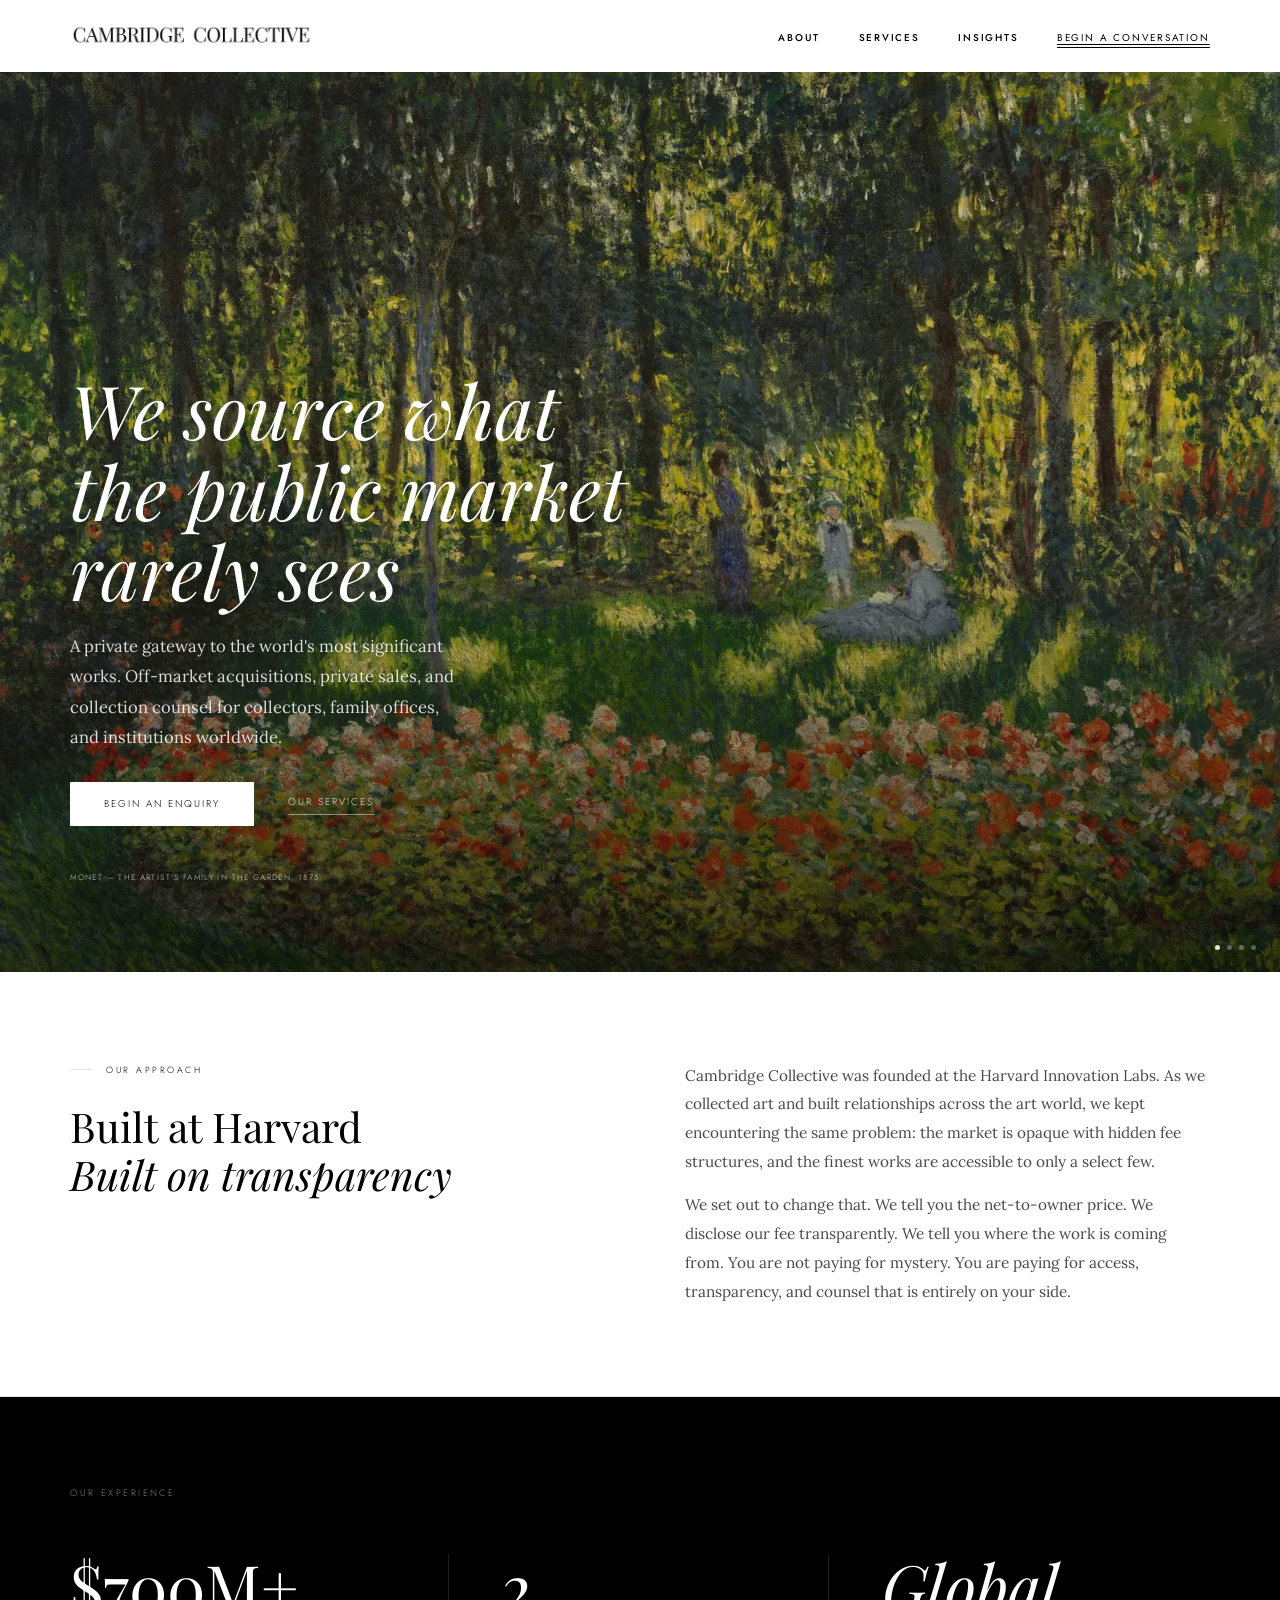
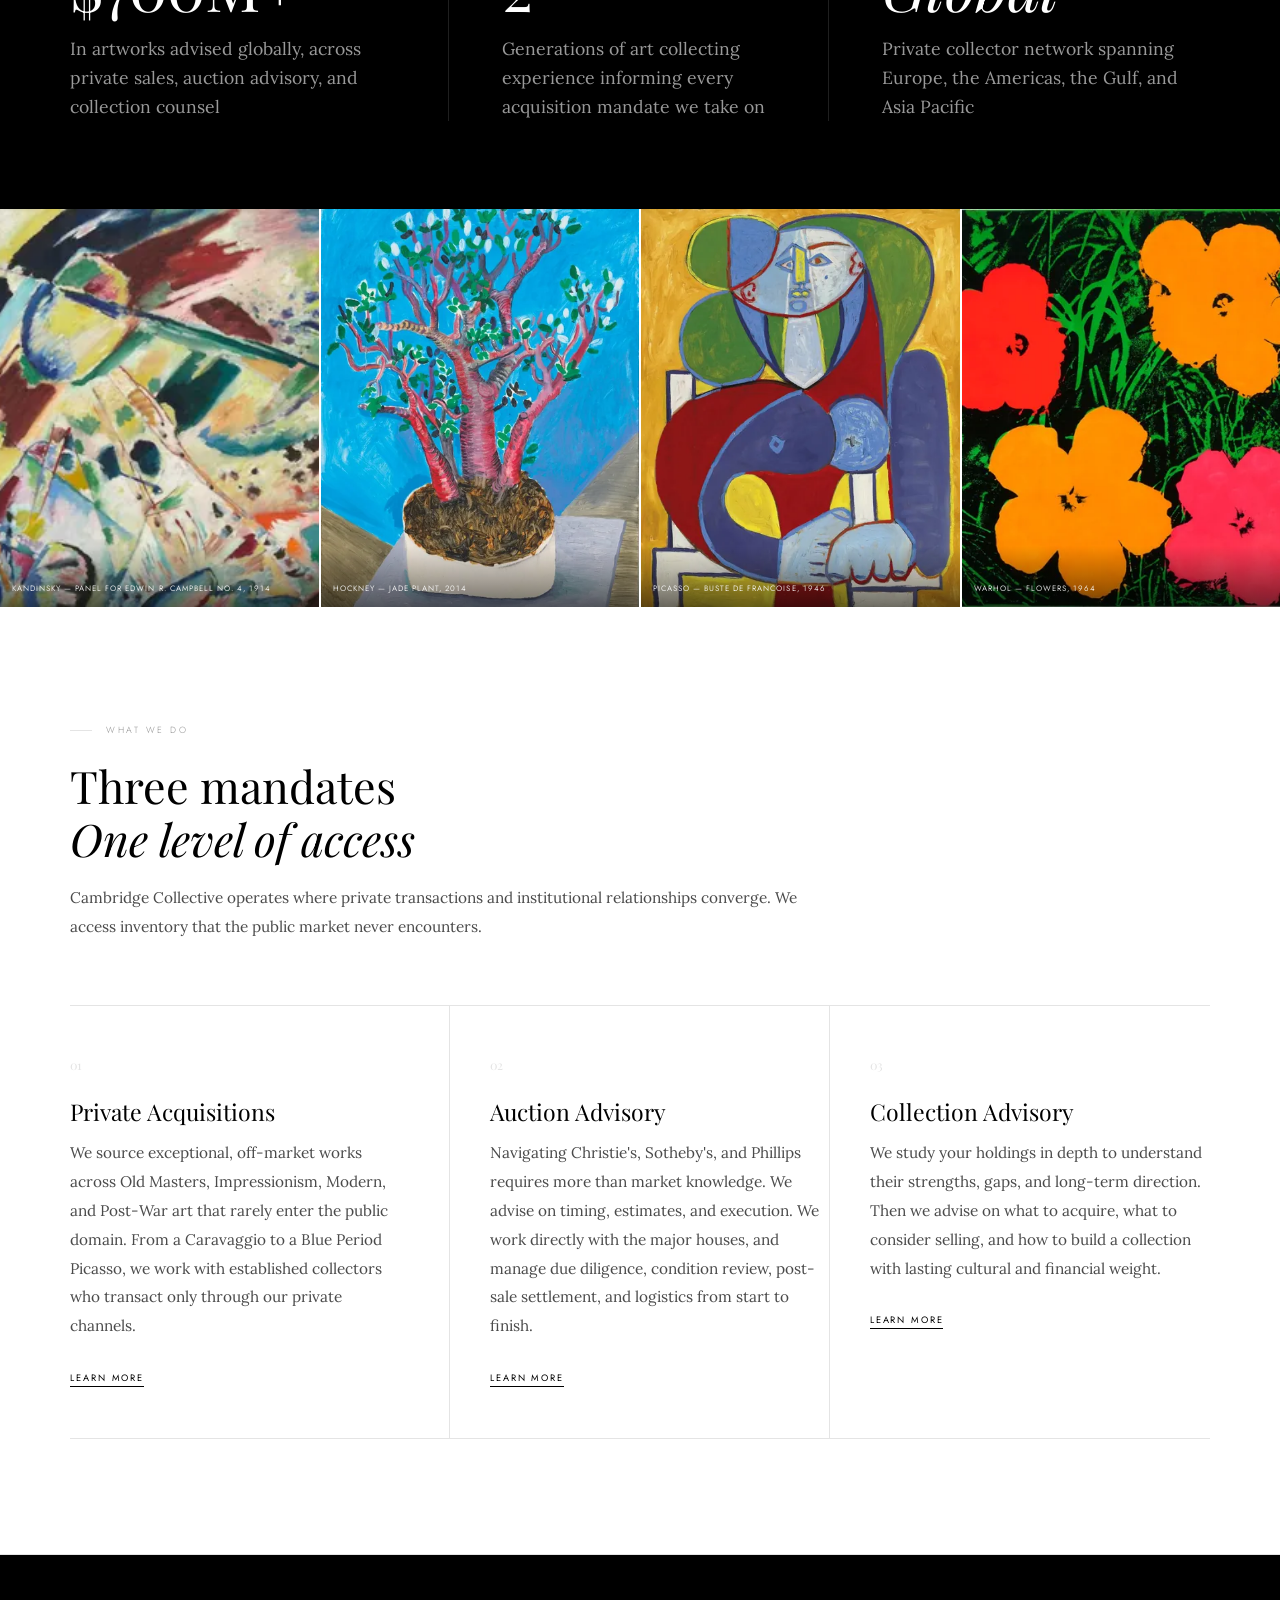
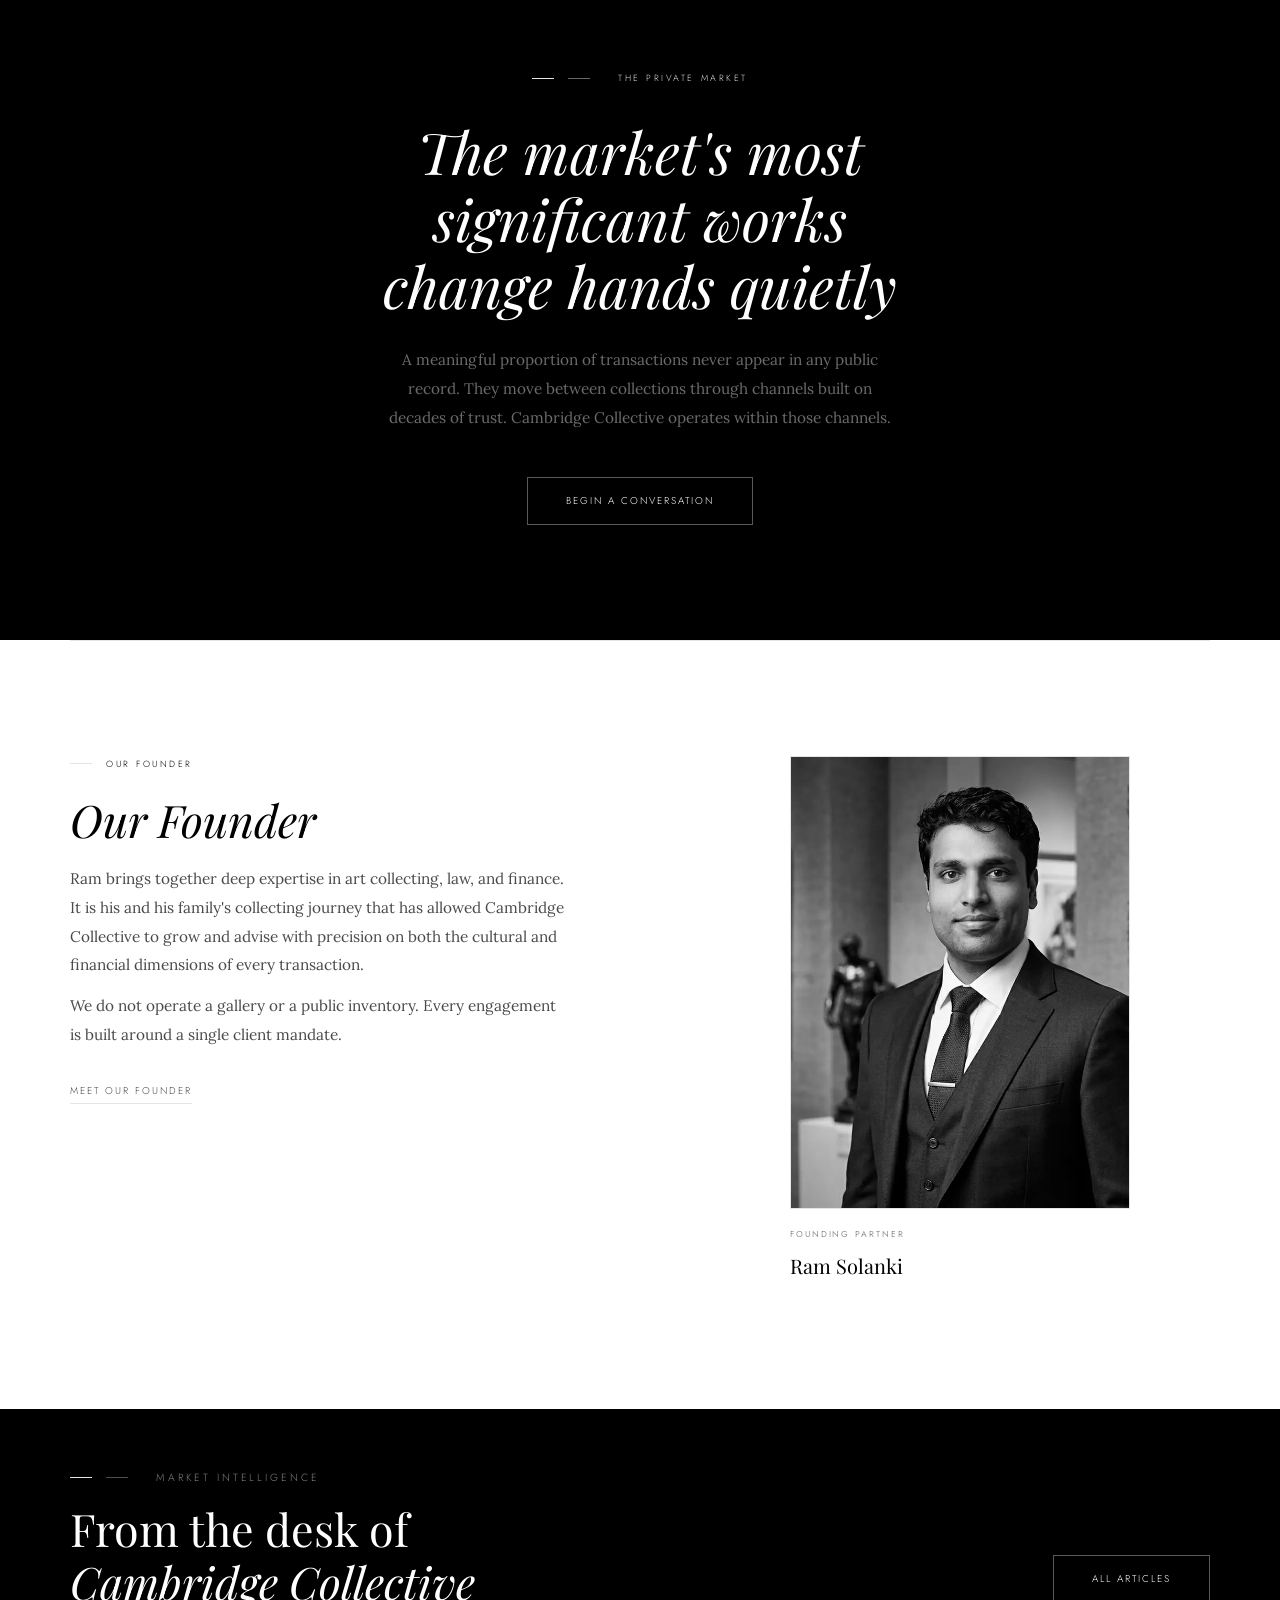
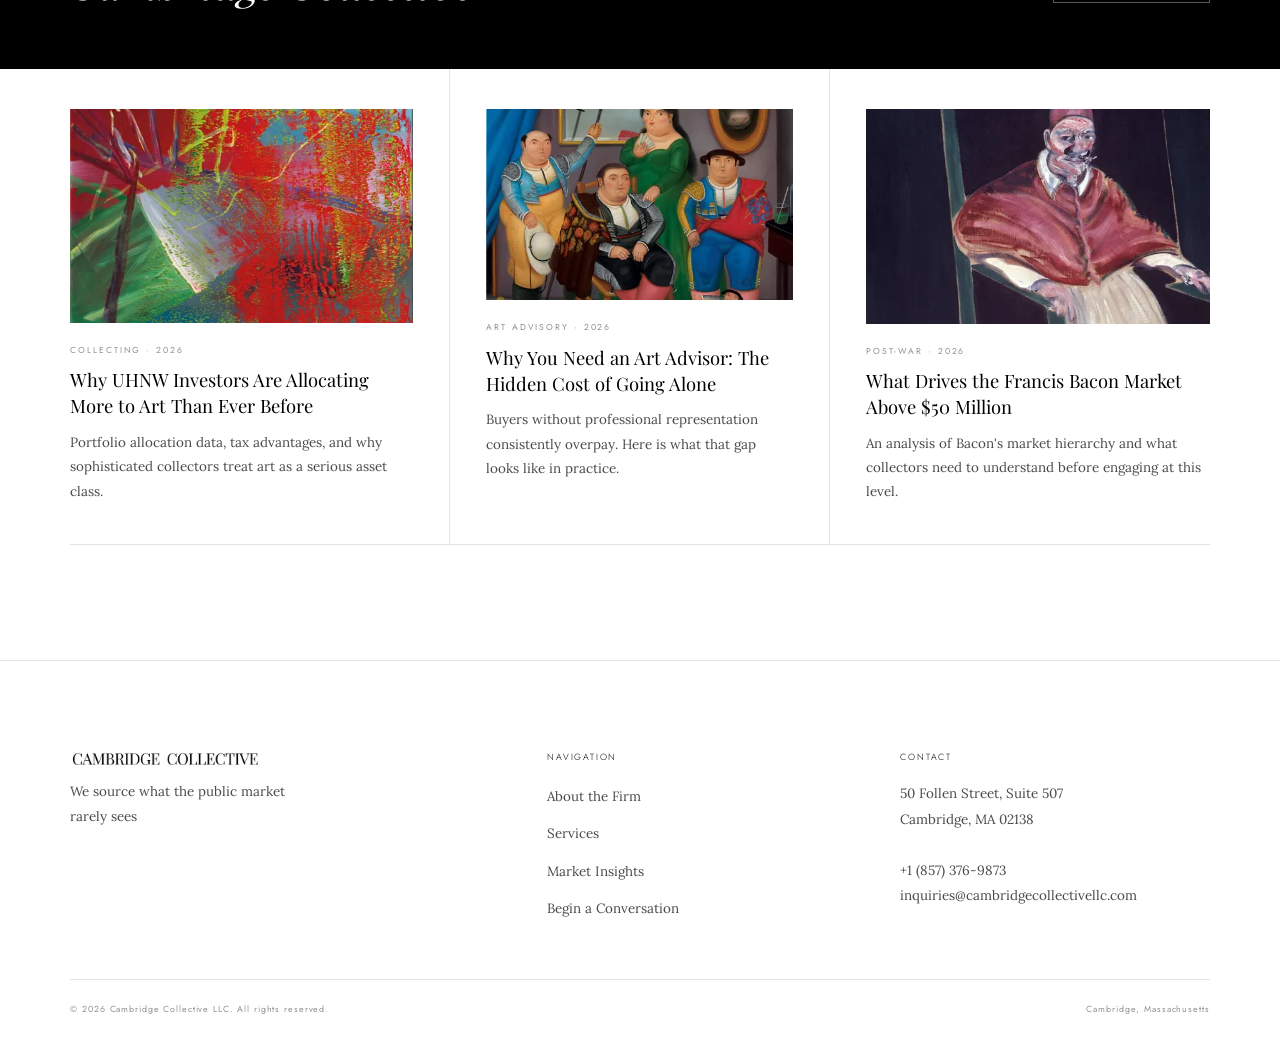
==== commit 1fb3de17: "Add files via upload" ====
--- a/index.html
+++ b/index.html
@@ -9,7 +9,8 @@
   <link rel="canonical" href="https://www.cambridgecollectivellc.com/"/>
   <link rel="preconnect" href="https://fonts.googleapis.com"/>
   <link rel="preconnect" href="https://fonts.gstatic.com" crossorigin/>
-  <link rel="stylesheet" href="https://fonts.googleapis.com/css2?family=Playfair+Display:ital,wght@0,400;0,500;1,400;1,500&family=Lora:ital,wght@0,400;0,500;1,400&family=Jost:wght@200;300;400&display=swap"/>
+  <link rel="preload" as="style" href="https://fonts.googleapis.com/css2?family=Playfair+Display:ital,wght@0,400;0,500;1,400;1,500&family=Lora:ital,wght@0,400;0,500;1,400&family=Jost:wght@200;300;400&display=swap" onload="this.onload=null;this.rel='stylesheet'"/>
+  <noscript><link rel="stylesheet" href="https://fonts.googleapis.com/css2?family=Playfair+Display:ital,wght@0,400;0,500;1,400;1,500&family=Lora:ital,wght@0,400;0,500;1,400&family=Jost:wght@200;300;400&display=swap"/></noscript>
   <link rel="preload" as="image" href="images/monet-garden-1600.webp" imagesrcset="images/monet-garden-480.webp 480w, images/monet-garden-900.webp 900w, images/monet-garden-1600.webp 1600w" imagesizes="100vw" fetchpriority="high"/>
   <link rel="stylesheet" href="styles.css"/>
   <style>
@@ -282,7 +283,7 @@
 
 <!-- ARTWORK STRIP: 4 different works -->
 <div class="artwork-strip">
-  <figure class="art-item"><img srcset="images/kandinsky-480.webp 480w, images/kandinsky-900.webp 900w, images/kandinsky-1600.webp 1600w" sizes="(max-width: 680px) 50vw, 25vw" src="images/kandinsky-1600.webp"         alt="Kandinsky, Panel for Edwin R. Campbell No. 4, 1914" loading="lazy" width="1600" height="900" decoding="async"/><figcaption>Kandinsky — Panel for Edwin R. Campbell No. 4, 1914</figcaption></figure>
+  <figure class="art-item"><img srcset="images/kandinsky-480.webp 480w, images/kandinsky-900.webp 900w" sizes="(max-width: 680px) 50vw, 25vw" src="images/kandinsky-900.webp"         alt="Kandinsky, Panel for Edwin R. Campbell No. 4, 1914" loading="lazy" width="1600" height="900" decoding="async"/><figcaption>Kandinsky — Panel for Edwin R. Campbell No. 4, 1914</figcaption></figure>
   <figure class="art-item"><img srcset="images/hockney-jade-480.webp 480w, images/hockney-jade-900.webp 900w" sizes="(max-width: 680px) 50vw, 25vw" src="images/hockney-jade-900.webp"      alt="Hockney, Jade Plant, 2014"                          loading="lazy" width="900"  height="1203" decoding="async"/><figcaption>Hockney — Jade Plant, 2014</figcaption></figure>
   <figure class="art-item"><img srcset="images/picasso-francoise-480.webp 480w, images/picasso-francoise-900.webp 900w" sizes="(max-width: 680px) 50vw, 25vw" src="images/picasso-francoise-900.webp" alt="Picasso, Buste de Francoise, 1946"                  loading="lazy" width="900" height="1102" decoding="async"/><figcaption>Picasso — Buste de Francoise, 1946</figcaption></figure>
   <figure class="art-item"><img srcset="images/warhol-flowers-480.webp 480w, images/warhol-flowers-900.webp 900w" sizes="(max-width: 680px) 50vw, 25vw" src="images/warhol-flowers-900.webp"    alt="Warhol, Flowers, 1964"                              loading="lazy" width="900" height="905" decoding="async"/><figcaption>Warhol — Flowers, 1964</figcaption></figure>
@@ -362,7 +363,7 @@
 <section class="insights-preview" style="padding-top:0;margin-top:0;">
   <div class="insights-grid" style="border-top:none;">
     <a href="article-4.html" class="insight-card fade-up">
-      <div class="card-img"><img srcset="images/richter-abstraktes-480.webp 480w, images/richter-abstraktes-900.webp 900w, images/richter-abstraktes-1600.webp 1600w" sizes="(max-width: 860px) 100vw, 33vw" src="images/richter-abstraktes-1600.webp" alt="Richter, Abstraktes Bild" loading="lazy" width="1600" height="1063" decoding="async"/></div>
+      <div class="card-img"><img srcset="images/richter-abstraktes-480.webp 480w, images/richter-abstraktes-900.webp 900w" sizes="(max-width: 860px) 100vw, 33vw" src="images/richter-abstraktes-900.webp" alt="Richter, Abstraktes Bild" loading="lazy" width="1600" height="1063" decoding="async"/></div>
       <span class="card-cat">Collecting · 2026</span>
       <p class="card-title">Why UHNW Investors Are Allocating More to Art Than Ever Before</p>
       <p class="card-excerpt">Portfolio allocation data, tax advantages, and why sophisticated collectors treat art as a serious asset class.</p>
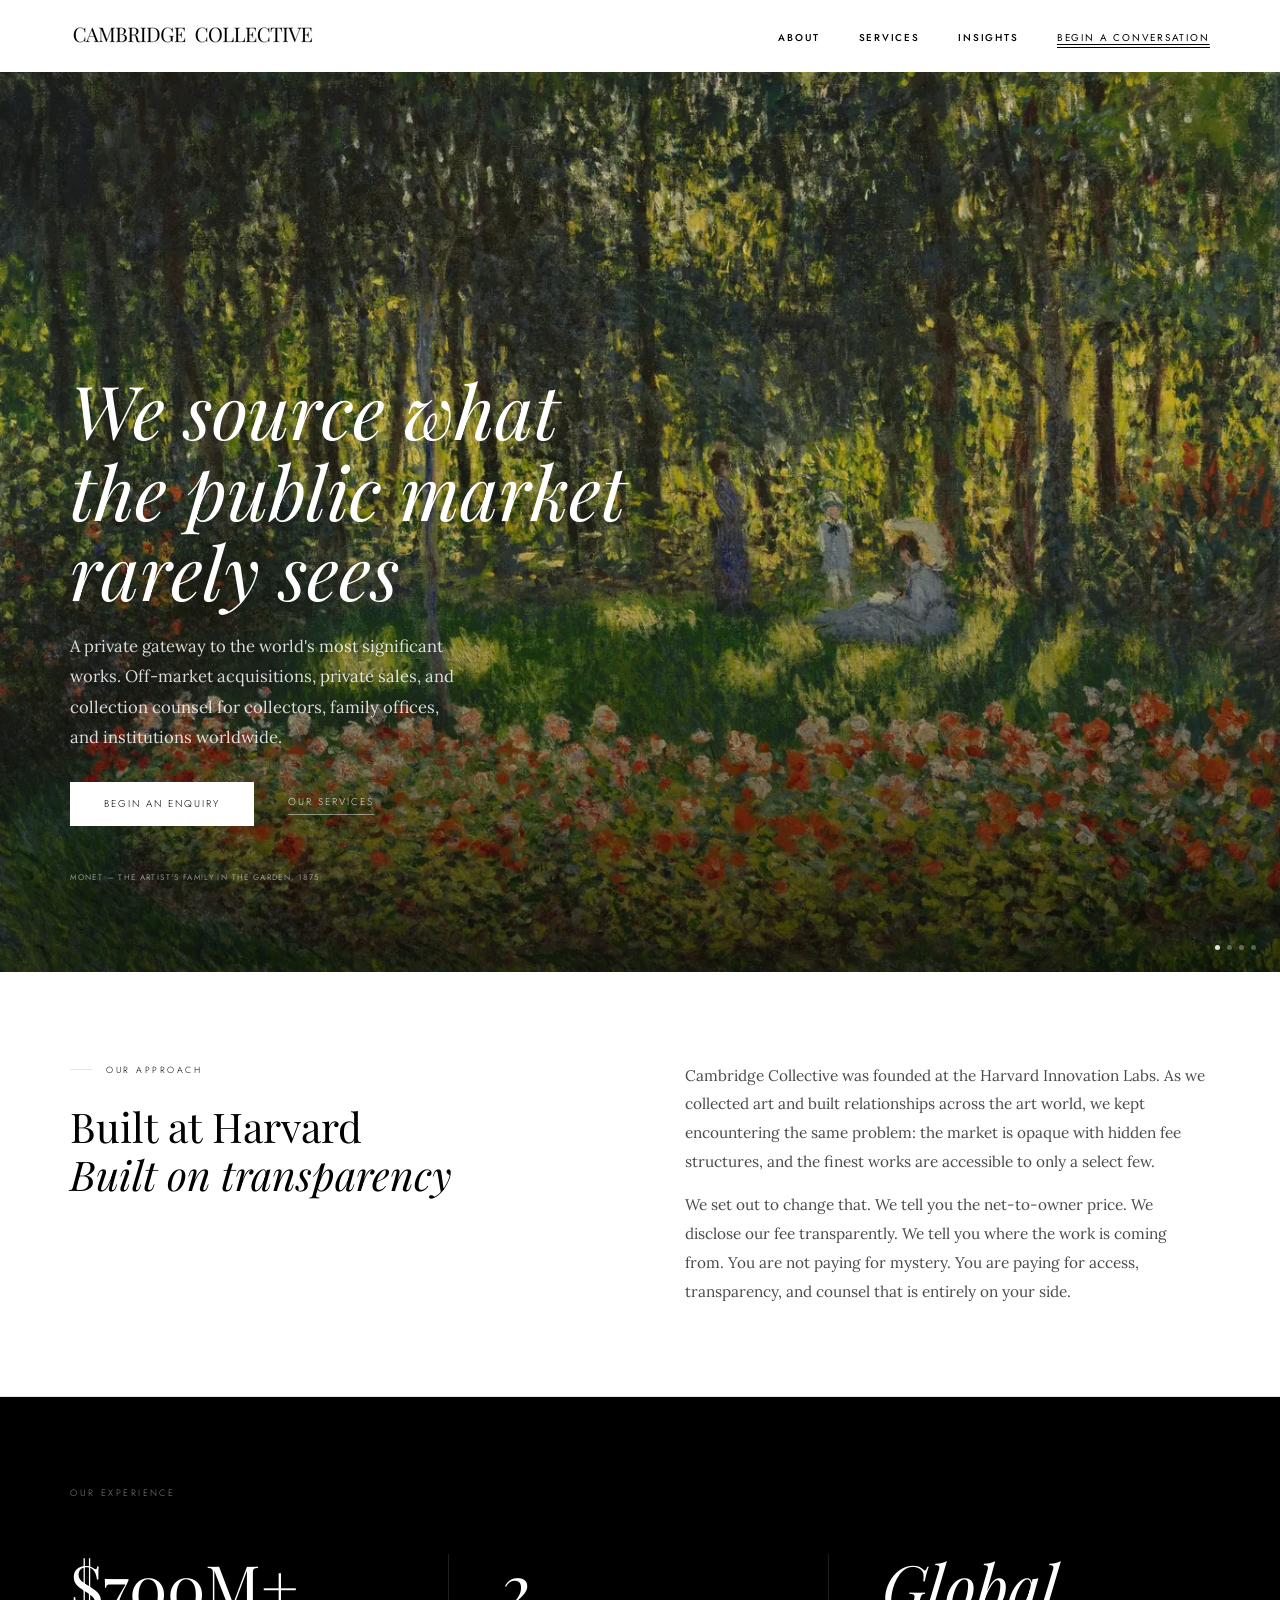
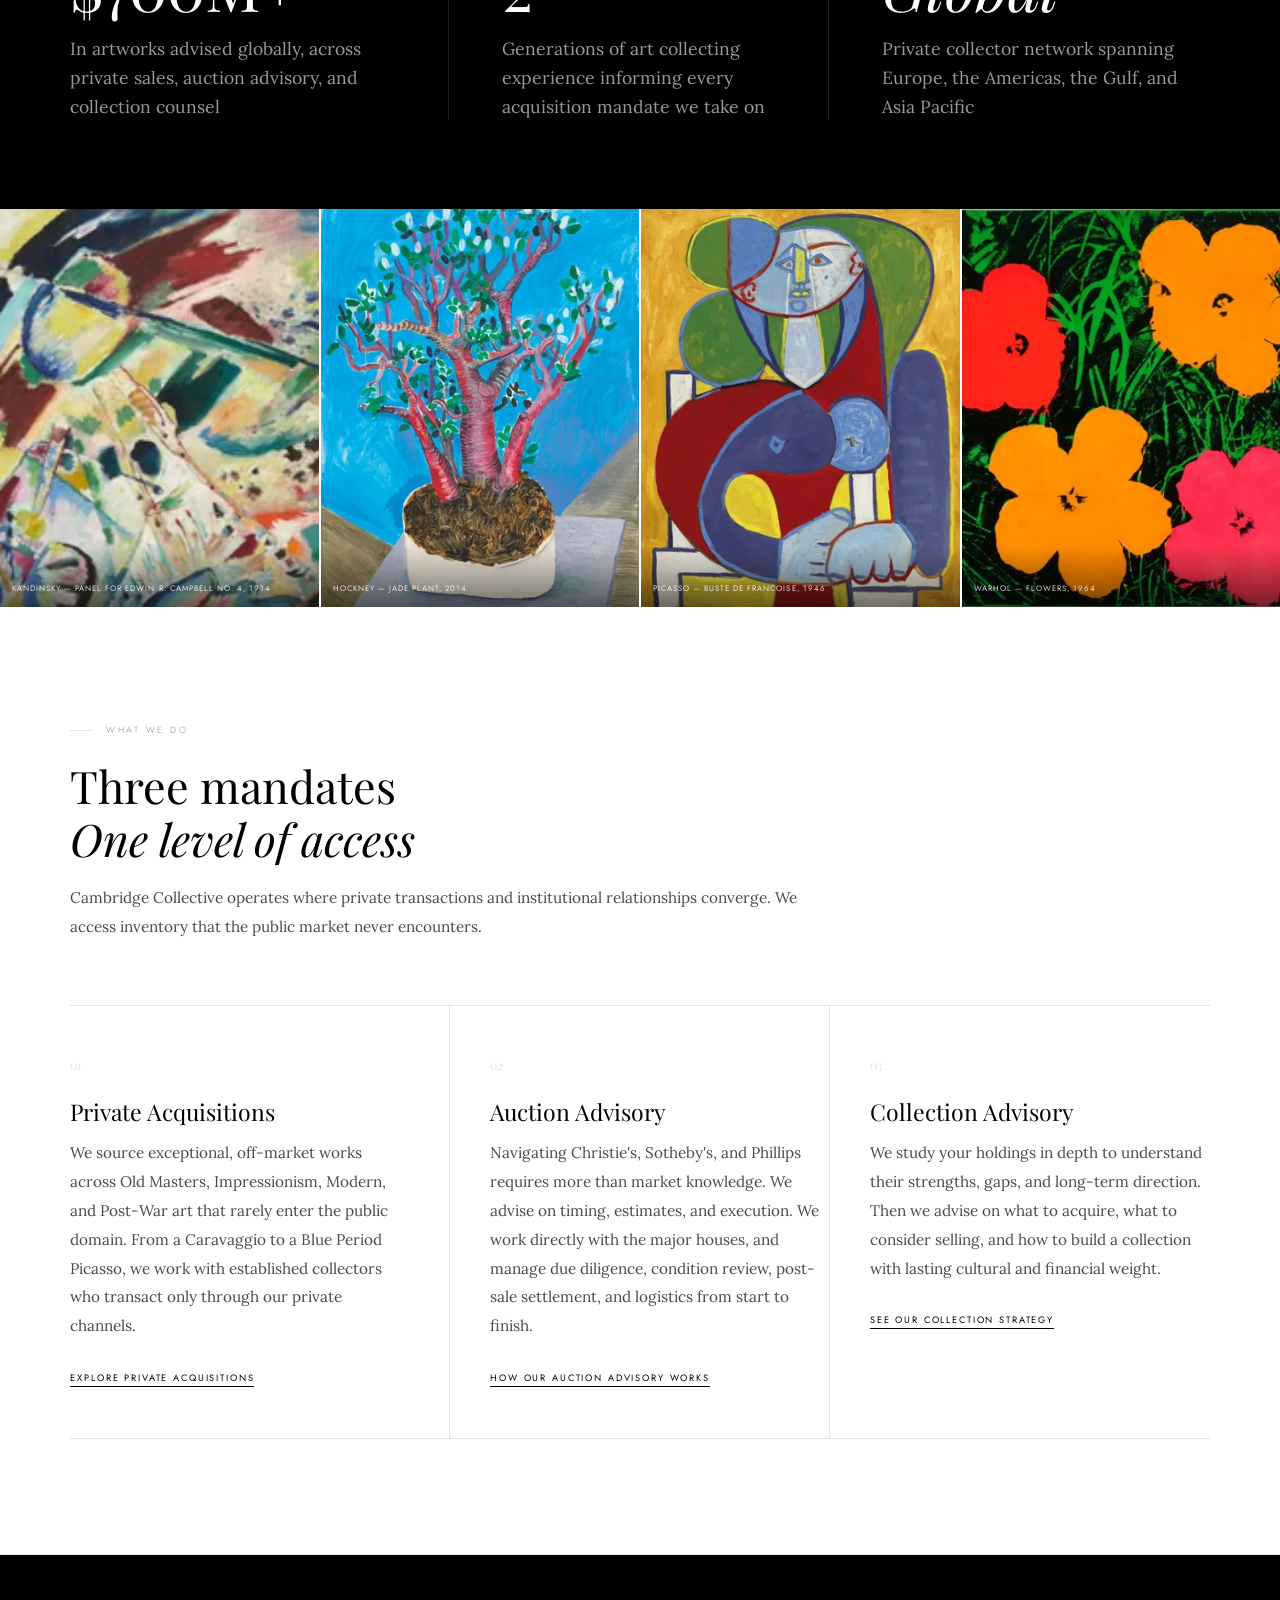
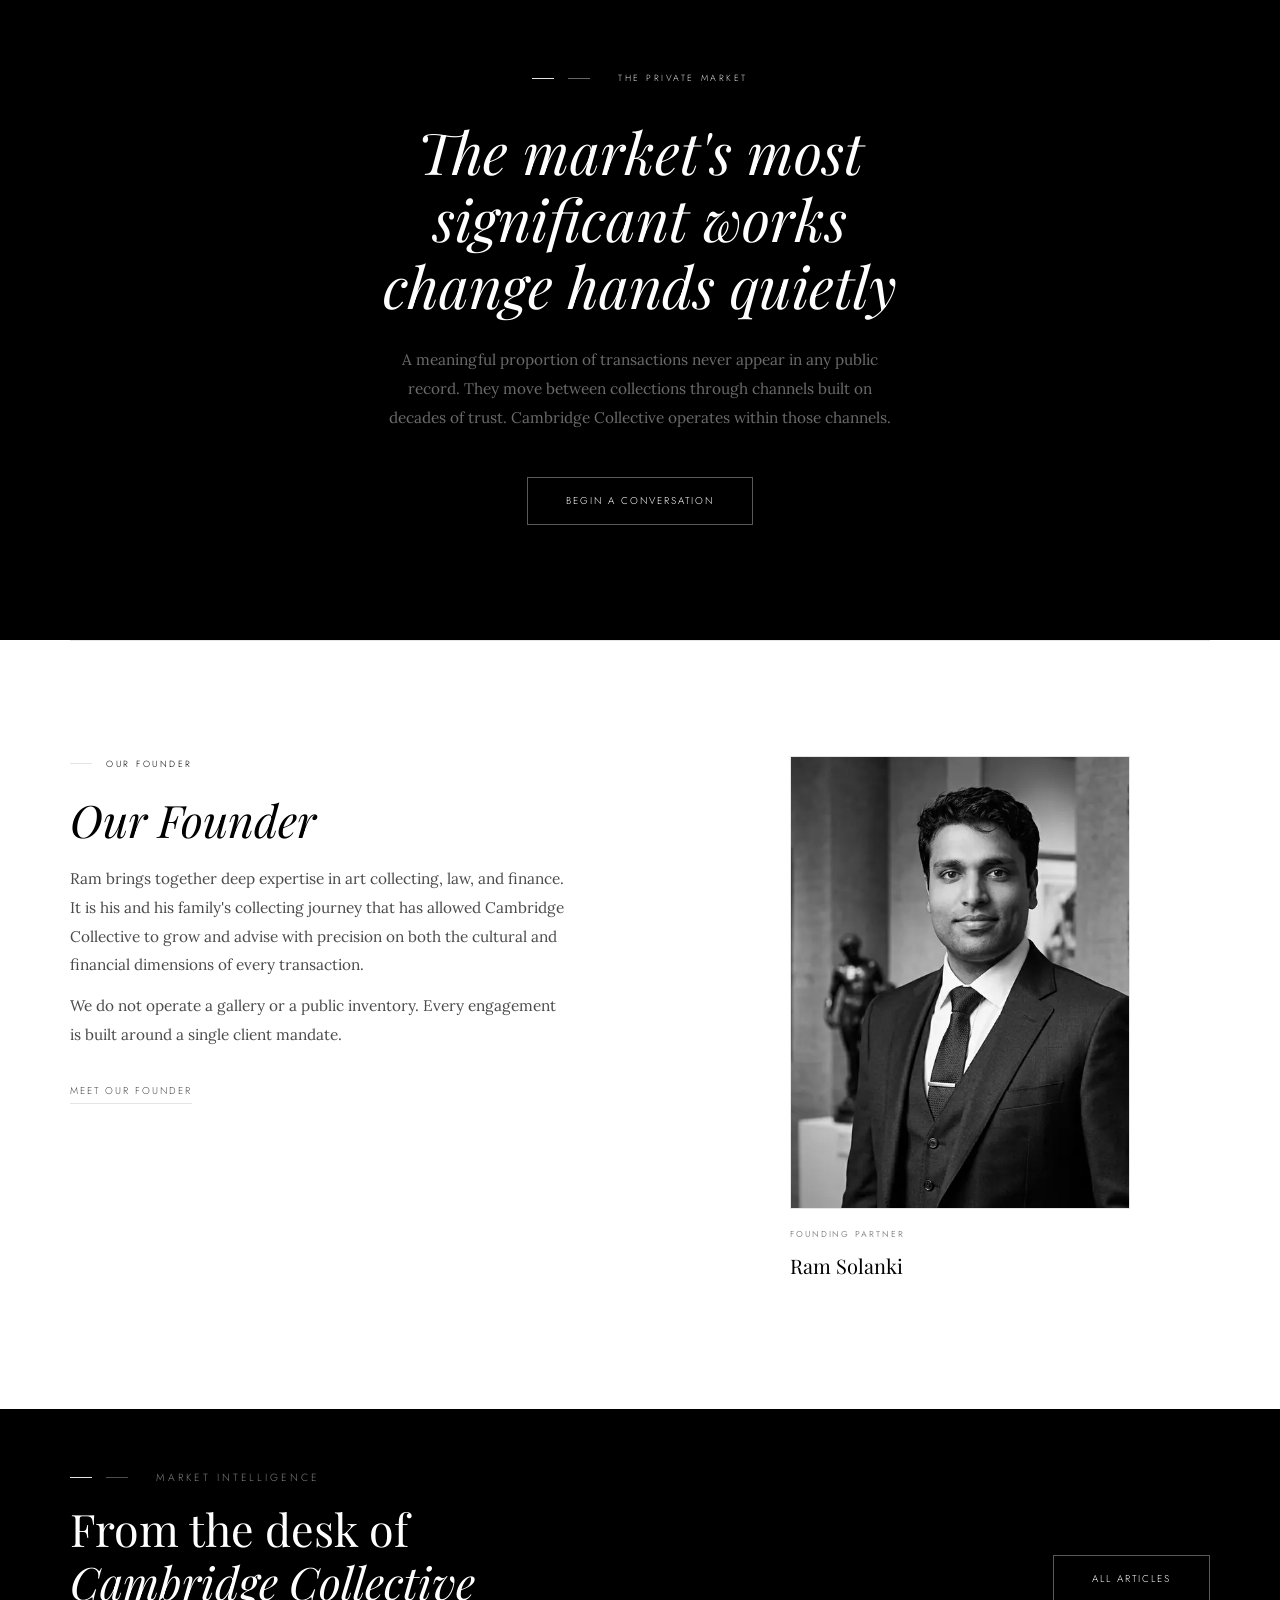
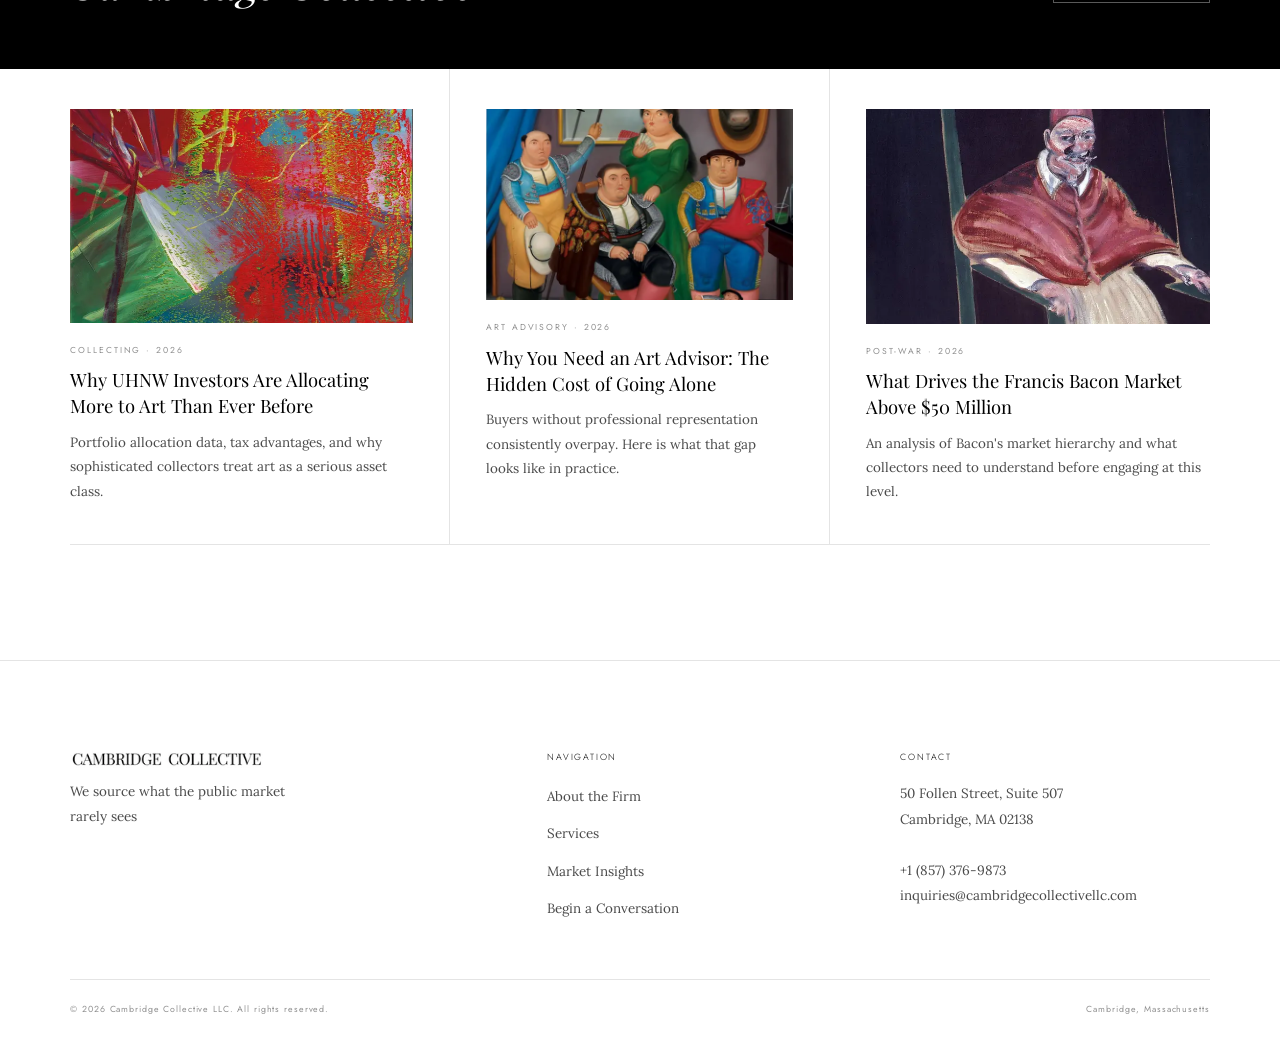
==== commit 69889ed3: "Add files via upload" ====
--- a/index.html
+++ b/index.html
@@ -3,16 +3,277 @@
 <head>
   <meta charset="UTF-8"/>
   <link rel="icon" type="image/png" href="images/favicon.png"/>
-  <link rel="apple-touch-icon" href="images/favicon.png"/><meta name="viewport" content="width=device-width, initial-scale=1.0"/>
-  <title>Private Art Advisory | Buy Picasso, Bacon, Monet Off-Market | Cambridge Collective</title>
+  <link rel="apple-touch-icon" href="images/favicon.png"/><meta name="robots" content="index, follow, max-image-preview:large, max-snippet:-1"/>
+  <meta name="viewport" content="width=device-width, initial-scale=1.0"/>
+  <title>Private Art Advisory | Buy Picasso & Bacon | Cambridge Collective</title>
   <meta name="description" content="Private art advisory sourcing off-market Picasso, Bacon, Monet and blue-chip works for collectors and family offices. Founded at Harvard. $700M+ advised."/>
   <link rel="canonical" href="https://www.cambridgecollectivellc.com/"/>
   <link rel="preconnect" href="https://fonts.googleapis.com"/>
   <link rel="preconnect" href="https://fonts.gstatic.com" crossorigin/>
   <link rel="preload" as="style" href="https://fonts.googleapis.com/css2?family=Playfair+Display:ital,wght@0,400;0,500;1,400;1,500&family=Lora:ital,wght@0,400;0,500;1,400&family=Jost:wght@200;300;400&display=swap" onload="this.onload=null;this.rel='stylesheet'"/>
   <noscript><link rel="stylesheet" href="https://fonts.googleapis.com/css2?family=Playfair+Display:ital,wght@0,400;0,500;1,400;1,500&family=Lora:ital,wght@0,400;0,500;1,400&family=Jost:wght@200;300;400&display=swap"/></noscript>
-  <link rel="preload" as="image" href="images/monet-garden-1600.webp" imagesrcset="images/monet-garden-480.webp 480w, images/monet-garden-900.webp 900w, images/monet-garden-1600.webp 1600w" imagesizes="100vw" fetchpriority="high"/>
-  <link rel="stylesheet" href="styles.css"/>
+  <link rel="preload" as="image" href="images/monet-garden-840.webp" imagesrcset="images/monet-garden-420.webp 420w, images/monet-garden-640.webp 640w, images/monet-garden-840.webp 840w, images/monet-garden-1080.webp 1080w, images/monet-garden-1366.webp 1366w, images/monet-garden-1600.webp 1600w" imagesizes="100vw" fetchpriority="high"/>
+  <style>
+:root {
+  --w: #FFFFFF;
+  --blk: #000000;
+  --mid: #4A4A4A;
+  --dim: #909090;
+  --bdr: #E4E4E4;
+  --off: #F8F8F8;
+  --serif: 'Playfair Display', Georgia, serif;
+  --body:  'Lora', Georgia, serif;
+  --sans:  'Jost', sans-serif;
+  --nav-h: 72px;
+  --pad:   clamp(72px, 9vw, 130px);
+  --pad-s: clamp(48px, 6vw, 88px);
+  --narrow: 760px;
+  --gutter: clamp(24px, 5.5vw, 80px);
+}
+/* CLS Prevention: reserve space for hero carousel before JS/images load */
+.hero-full { min-height: 100svh; min-height: 100vh; }
+.hslide { contain: strict; }
+
+*, *::before, *::after { box-sizing: border-box; margin: 0; padding: 0; }
+html { scroll-behavior: smooth; }
+body { background: var(--w); color: var(--blk); font-family: var(--body); font-weight: 400; line-height: 1.78; -webkit-font-smoothing: antialiased; overflow-x: hidden; }
+img { display: block; max-width: 100%; }
+a { color: inherit; text-decoration: none; }
+
+/* NAV */
+nav { position: fixed; inset-block-start: 0; inset-inline: 0; z-index: 200; height: var(--nav-h); display: flex; align-items: center; justify-content: space-between; padding: 0 var(--gutter); background: var(--w); border-bottom: 1px solid transparent; transition: border-color .3s; }
+nav.scrolled { border-bottom-color: var(--bdr); }
+.nav-brand .wordmark { font-family: var(--serif); font-weight: 400; font-size: .88rem; letter-spacing: .14em; text-transform: uppercase; display: block; line-height: 1.1; }
+.nav-brand img { height:22px; width:auto; display:block; mix-blend-mode:multiply; }
+.nav-brand .subtitle { display:none !important; /* hidden – logo replaces text */ font-family: var(--sans); font-weight: 200; font-size: .5rem; letter-spacing: .28em; text-transform: uppercase; color: var(--dim); display: block; margin-top: 3px; }
+.nav-links { display: flex; align-items: center; gap: clamp(20px, 3vw, 52px); list-style: none; }
+.nav-links a { font-family: var(--sans); font-weight: 500; font-size: .62rem; letter-spacing: .18em; text-transform: uppercase; color: #000; text-decoration: none; transition: color .2s; }
+.nav-links .cta-link a { font-weight: 400; text-decoration: underline; text-underline-offset: 3px; }
+.nav-links a:hover { color: var(--blk); }
+.nav-links .cta-link a { color: var(--blk); border-bottom: 1px solid var(--blk); padding-bottom: 2px; }
+.menu-btn { display: none; flex-direction: column; gap: 5px; background: none; border: none; cursor: pointer; padding: 8px; }
+.menu-btn span { display: block; width: 22px; height: 1px; background: var(--blk); }
+@media (max-width: 800px) {
+  .menu-btn { display: flex; }
+  .nav-links { display: none; position: fixed; inset: var(--nav-h) 0 0 0; background: var(--w); flex-direction: column; justify-content: center; gap: 36px; }
+  .nav-links.open { display: flex; }
+  .nav-links a { font-size: .82rem; }
+}
+
+/* TYPOGRAPHY */
+.eyebrow { font-family: var(--sans); font-weight: 300; font-size: .56rem; letter-spacing: .28em; text-transform: uppercase; color: var(--dim); display: flex; align-items: center; gap: 14px; }
+.eyebrow::before { content: ''; display: block; width: 22px; height: 1px; background: var(--bdr); flex-shrink: 0; }
+h1.display { font-family: var(--serif); font-weight: 400; font-style: italic; font-size: clamp(2.4rem, 5.5vw, 5.6rem); line-height: 1.1; }
+h2.section-title { font-family: var(--serif); font-weight: 400; font-size: clamp(1.8rem, 3.5vw, 3rem); line-height: 1.18; }
+h2.section-title em { font-style: italic; }
+h3 { font-family: var(--serif); font-weight: 400; font-size: clamp(1.1rem, 1.8vw, 1.45rem); line-height: 1.32; }
+.body-copy { font-family: var(--body); font-size: .96rem; line-height: 1.88; color: var(--mid); }
+.lead-copy { font-family: var(--serif); font-weight: 400; font-size: clamp(1rem, 1.6vw, 1.2rem); line-height: 1.72; color: var(--blk); }
+
+/* LAYOUT */
+.rule { height: 1px; background: var(--bdr); }
+
+/* BUTTONS */
+.btn { display: inline-block; font-family: var(--sans); font-size: .62rem; font-weight: 300; letter-spacing: .2em; text-transform: uppercase; cursor: pointer; }
+.btn-solid { background: var(--blk); color: var(--w); padding: 14px 38px; border: 1px solid var(--blk); transition: background .2s; }
+.btn-solid:hover { background: #1a1a1a; }
+.btn-outline { border: 1px solid rgba(255,255,255,.35); color: var(--w); padding: 14px 38px; transition: border-color .2s; }
+.btn-outline:hover { border-color: rgba(255,255,255,.9); }
+.btn-ghost { border-bottom: 1px solid var(--bdr); color: var(--mid); font-family: var(--sans); padding-bottom: 3px; transition: color .2s, border-color .2s; }
+.btn-ghost:hover { color: var(--blk); border-color: var(--blk); }
+
+/* HERO SLIDESHOW */
+.hero-slideshow { position: relative; width: 100%; height: 62vh; min-height: 320px; overflow: hidden; margin-top: var(--nav-h); background: #1a1a1a; }
+.slide { position: absolute; inset: 0; opacity: 0; transition: opacity 1.2s ease; }
+.slide.active { opacity: 1; }
+.slide img { width: 100%; height: 100%; object-fit: cover; object-position: center; }
+.slide-caption { position: absolute; bottom: 20px; left: 24px; font-family: var(--sans); font-size: .53rem; letter-spacing: .18em; text-transform: uppercase; color: rgba(255,255,255,.6); }
+.slide-dots { position: absolute; bottom: 22px; right: 24px; display: flex; gap: 7px; }
+.dot { width: 5px; height: 5px; border-radius: 50%; background: rgba(255,255,255,.35); cursor: pointer; transition: background .3s; border: none; padding: 0; }
+.dot.active { background: rgba(255,255,255,.9); }
+
+/* HERO TEXT */
+.hero-text { padding: clamp(44px, 6vw, 88px) var(--gutter); border-bottom: 1px solid var(--bdr); }
+.hero-text h1.display { max-width: 780px; margin-bottom: 24px; }
+.hero-text .hero-sub { max-width: 420px; margin-bottom: 40px; }
+.hero-actions { display: flex; align-items: center; gap: 40px; flex-wrap: wrap; }
+.hero-count { display: flex; gap: 52px; margin-top: 56px; padding-top: 40px; border-top: 1px solid var(--bdr); flex-wrap: wrap; }
+.hero-count-item .num { font-family: var(--serif); font-weight: 400; font-size: clamp(1.6rem, 2.8vw, 2.4rem); display: block; line-height: 1; margin-bottom: 7px; }
+.hero-count-item .label { font-family: var(--sans); font-size: .55rem; letter-spacing: .2em; text-transform: uppercase; color: var(--dim); }
+
+/* IMAGE BAND */
+.img-band { width: 100%; height: clamp(240px, 32vw, 520px); overflow: hidden; position: relative; background: #d0d0d0; }
+.img-band img { width: 100%; height: 100%; object-fit: cover; object-position: center; transition: transform 1.2s ease; }
+.img-band:hover img { transform: scale(1.02); }
+.img-band figcaption { position: absolute; bottom: 16px; right: 20px; font-family: var(--sans); font-size: .52rem; letter-spacing: .16em; text-transform: uppercase; color: rgba(255,255,255,.55); }
+
+/* ARTWORK STRIP */
+.artwork-strip { display: grid; grid-template-columns: repeat(4, 1fr); gap: 2px; }
+.artwork-strip-item { aspect-ratio: 4/5; overflow: hidden; position: relative; background: #d0d0d0; }
+.artwork-strip-item img { width: 100%; height: 100%; object-fit: cover; transition: transform .8s ease; }
+.artwork-strip-item:hover img { transform: scale(1.05); }
+.artwork-strip-item figcaption { position: absolute; bottom: 0; inset-inline: 0; padding: 32px 14px 12px; background: linear-gradient(transparent, rgba(0,0,0,.55)); font-family: var(--sans); font-size: .5rem; letter-spacing: .14em; text-transform: uppercase; color: rgba(255,255,255,.8); }
+@media (max-width: 680px) { .artwork-strip { grid-template-columns: 1fr 1fr; } }
+
+/* SERVICES PREVIEW */
+.services-preview { padding: var(--pad) var(--gutter); }
+.services-intro { max-width: var(--narrow); margin-bottom: clamp(44px, 5vw, 72px); }
+.services-grid { display: grid; grid-template-columns: repeat(3, 1fr); border-top: 1px solid var(--bdr); }
+.svc-item { padding: 48px 0; border-bottom: 1px solid var(--bdr); border-right: 1px solid var(--bdr); }
+.svc-item:last-child { border-right: none; }
+.svc-item:nth-child(n+2) { padding-left: 40px; }
+.svc-item:nth-child(1) { padding-right: 40px; }
+.svc-num { font-family: var(--serif); font-size: .78rem; color: var(--bdr); display: block; margin-bottom: 20px; }
+.svc-item h3 { margin-bottom: 12px; }
+.svc-item p { margin-bottom: 20px; }
+.svc-link { font-family: var(--sans); font-size: .58rem; letter-spacing: .2em; text-transform: uppercase; color: var(--blk); border-bottom: 1px solid var(--blk); padding-bottom: 2px; transition: opacity .2s; }
+.svc-link:hover { opacity: .5; }
+@media (max-width: 880px) { .services-grid { grid-template-columns: 1fr; } .svc-item { border-right: none; padding-left: 0 !important; padding-right: 0 !important; } }
+
+/* STATEMENT */
+.statement { background: var(--blk); text-align: center; padding: var(--pad) var(--gutter); }
+.statement h2 { font-family: var(--serif); font-weight: 400; font-style: italic; font-size: clamp(1.8rem, 4.5vw, 3.8rem); line-height: 1.16; color: var(--w); max-width: 800px; margin: 0 auto 28px; }
+.statement .body-copy { color: rgba(255,255,255,.42); max-width: 520px; margin: 0 auto 44px; }
+
+/* TEAM */
+.team-grid { display: grid; grid-template-columns: repeat(2, 1fr); gap: 44px; max-width: 700px; }
+.team-card { display: flex; flex-direction: column; }
+.team-photo { width: 100%; aspect-ratio: 1/1; background: var(--off); border: 1px solid var(--bdr); display: flex; align-items: center; justify-content: center; margin-bottom: 18px; overflow: hidden; }
+.team-photo img { width: 100%; height: 100%; object-fit: cover; }
+.team-photo-placeholder { display: flex; flex-direction: column; align-items: center; gap: 10px; }
+.team-photo-placeholder span { font-family: var(--sans); font-size: .52rem; letter-spacing: .2em; text-transform: uppercase; color: var(--dim); }
+.team-role { font-family: var(--sans); font-size: .54rem; letter-spacing: .22em; text-transform: uppercase; color: var(--dim); display: block; margin-bottom: 5px; }
+.team-name { font-family: var(--serif); font-size: 1.25rem; font-weight: 400; display: block; margin-bottom: 10px; }
+.team-bio { font-size: .88rem; line-height: 1.82; color: var(--mid); }
+@media (max-width: 760px) { .team-grid { grid-template-columns: 1fr; gap: 32px; } }
+
+/* INSIGHTS GRID */
+.insights-preview { padding: var(--pad) var(--gutter); }
+.insights-header { display: flex; justify-content: space-between; align-items: flex-end; margin-bottom: clamp(40px, 5vw, 64px); }
+.insights-grid { display: grid; grid-template-columns: repeat(3, 1fr); border-top: 1px solid var(--bdr); }
+.insight-card { display: block; padding: 40px 0; border-bottom: 1px solid var(--bdr); border-right: 1px solid var(--bdr); transition: opacity .25s; }
+.insight-card:hover { opacity: .62; }
+.insight-card:last-child { border-right: none; }
+.insight-card:nth-child(n+2) { padding-left: 36px; }
+.insight-card:nth-child(1) { padding-right: 36px; }
+.insight-card:nth-child(2) { padding-right: 36px; }
+.card-img { width: 100%; aspect-ratio: 16/10; overflow: hidden; margin-bottom: 20px; background: var(--off); }
+.card-img img { width: 100%; height: 100%; object-fit: cover; transition: transform .7s ease; }
+.insight-card:hover .card-img img { transform: scale(1.04); }
+.card-cat { font-family: var(--sans); font-size: .54rem; letter-spacing: .22em; text-transform: uppercase; color: var(--dim); display: block; margin-bottom: 9px; }
+.card-title { font-family: var(--serif); font-weight: 400; font-size: clamp(.98rem, 1.5vw, 1.15rem); line-height: 1.4; margin-bottom: 11px; color: var(--blk); }
+.card-excerpt { font-size: .84rem; line-height: 1.82; color: var(--mid); }
+@media (max-width: 860px) { .insights-grid { grid-template-columns: 1fr; } .insight-card { border-right: none; padding-left: 0 !important; padding-right: 0 !important; } .insights-header { flex-direction: column; align-items: flex-start; gap: 20px; } }
+
+/* FOOTER */
+footer { padding: clamp(56px, 7vw, 88px) var(--gutter) 32px; border-top: 1px solid var(--bdr); }
+.footer-grid { display: grid; grid-template-columns: 1.4fr 1fr 1fr; gap: 44px; margin-bottom: 48px; }
+.footer-brand .wordmark { font-family: var(--serif); font-weight: 400; font-size: .88rem; letter-spacing: .14em; text-transform: uppercase; display: block; }
+.footer-brand .subtitle { font-family: var(--sans); font-size: .5rem; letter-spacing: .25em; text-transform: uppercase; color: var(--dim); display: block; margin-top: 3px; margin-bottom: 16px; }
+.footer-tagline { font-family: var(--body); font-size: .84rem; color: var(--mid); max-width: 220px; line-height: 1.85; }
+.footer-col h5 { font-family: var(--sans); font-size: .56rem; font-weight: 300; letter-spacing: .2em; text-transform: uppercase; margin-bottom: 16px; }
+.footer-col ul { list-style: none; }
+.footer-col ul li { margin-bottom: 9px; }
+.footer-col ul a { font-family: var(--body); font-size: .84rem; color: var(--mid); transition: color .2s; }
+.footer-col ul a:hover { color: var(--blk); }
+.footer-col address { font-style: normal; font-family: var(--body); font-size: .84rem; color: var(--mid); line-height: 1.9; }
+.footer-col address a { color: var(--mid); transition: color .2s; }
+.footer-col address a:hover { color: var(--blk); }
+.footer-bottom { display: flex; justify-content: space-between; align-items: center; padding-top: 22px; border-top: 1px solid var(--bdr); font-family: var(--sans); font-size: .55rem; letter-spacing: .1em; color: var(--dim); }
+@media (max-width: 760px) { .footer-grid { grid-template-columns: 1fr; gap: 32px; } .footer-bottom { flex-direction: column; gap: 8px; text-align: center; } }
+
+/* PAGE HERO */
+.page-hero { padding: calc(var(--nav-h) + clamp(56px, 8vw, 108px)) var(--gutter) clamp(56px, 8vw, 108px); border-bottom: 1px solid var(--bdr); }
+.page-hero h1.display { max-width: 800px; }
+.page-hero .lead-copy { max-width: 540px; margin-top: 24px; }
+
+/* SERVICES PAGE */
+.svc-full { display: grid; grid-template-columns: 240px 1fr; gap: 72px; padding: var(--pad) var(--gutter); border-bottom: 1px solid var(--bdr); }
+.svc-full:last-of-type { border-bottom: none; }
+.svc-sidebar .big-num { font-family: var(--serif); font-size: 5rem; line-height: 1; color: var(--bdr); display: block; margin-bottom: 20px; }
+.svc-sidebar h2 { font-family: var(--serif); font-weight: 400; font-size: clamp(1.4rem, 2.3vw, 1.9rem); line-height: 1.28; }
+.svc-body p { font-family: var(--body); font-size: .96rem; line-height: 1.88; color: var(--mid); margin-bottom: 16px; }
+.svc-body ul { list-style: none; border-top: 1px solid var(--bdr); margin-top: 32px; }
+.svc-body ul li { padding: 12px 0 12px 14px; border-bottom: 1px solid var(--bdr); font-family: var(--body); font-size: .88rem; color: var(--mid); position: relative; }
+.svc-body ul li::before { content: ''; position: absolute; left: 0; top: 50%; width: 5px; height: 1px; background: var(--dim); }
+@media (max-width: 780px) { .svc-full { grid-template-columns: 1fr; gap: 24px; } .svc-sidebar .big-num { font-size: 3rem; } }
+.process-section { padding: var(--pad) var(--gutter); background: var(--off); }
+.process-grid { display: grid; grid-template-columns: repeat(4, 1fr); border-top: 1px solid var(--bdr); margin-top: 48px; }
+.process-step { padding: 32px 0; border-right: 1px solid var(--bdr); border-bottom: 1px solid var(--bdr); }
+.process-step:last-child { border-right: none; }
+.process-step:nth-child(n+2) { padding-left: 28px; }
+.step-num { font-family: var(--sans); font-size: .55rem; letter-spacing: .2em; text-transform: uppercase; color: var(--dim); display: block; margin-bottom: 12px; }
+.process-step h3 { font-size: 1rem; margin-bottom: 9px; }
+.process-step p { font-family: var(--body); font-size: .84rem; color: var(--mid); line-height: 1.8; }
+@media (max-width: 780px) { .process-grid { grid-template-columns: 1fr 1fr; } .process-step:nth-child(2n) { border-right: none; } .process-step:nth-child(n+2) { padding-left: 0; } .process-step:nth-child(even) { padding-left: 24px; } }
+
+/* INSIGHTS PAGE */
+.insights-page-grid { display: grid; grid-template-columns: repeat(3, 1fr); border-top: 1px solid var(--bdr); padding: 0 var(--gutter); }
+.insights-page-grid .insight-card { border-right: 1px solid var(--bdr); }
+.insights-page-grid .insight-card:last-child { border-right: none; }
+@media (max-width: 860px) { .insights-page-grid { grid-template-columns: 1fr; } .insights-page-grid .insight-card { border-right: none; } }
+.insights-page-grid-two { display: grid; grid-template-columns: repeat(2, 1fr); border-top: 1px solid var(--bdr); padding: 0 var(--gutter); }
+.insights-page-grid-two .insight-card { border-right: 1px solid var(--bdr); }
+.insights-page-grid-two .insight-card:last-child { border-right: none; }
+@media (max-width: 680px) { .insights-page-grid-two { grid-template-columns: 1fr; } .insights-page-grid-two .insight-card { border-right: none; } }
+
+/* ARTICLE */
+.article-hero { padding: calc(var(--nav-h) + 64px) var(--gutter) 64px; border-bottom: 1px solid var(--bdr); max-width: calc(var(--narrow) + var(--gutter) * 2); }
+.article-cat { font-family: var(--sans); font-size: .55rem; letter-spacing: .25em; text-transform: uppercase; color: var(--dim); display: block; margin-bottom: 20px; }
+.article-hero h1 { font-family: var(--serif); font-weight: 400; font-style: italic; font-size: clamp(2rem, 4.5vw, 4rem); line-height: 1.12; margin-bottom: 22px; }
+.article-meta { font-family: var(--sans); font-size: .58rem; letter-spacing: .15em; color: var(--dim); }
+.article-img { width: 100%; height: clamp(260px, 38vw, 580px); overflow: hidden; background: var(--off); }
+.article-img img { width: 100%; height: 100%; object-fit: cover; }
+.article-img figcaption { font-family: var(--sans); font-size: .52rem; letter-spacing: .15em; text-transform: uppercase; color: var(--dim); padding: 10px var(--gutter) 0; }
+.article-body { max-width: calc(var(--narrow) + var(--gutter) * 2); margin: 0 auto; padding: var(--pad) var(--gutter); }
+.article-body .lead-copy { margin-bottom: 30px; }
+.article-body h2 { font-family: var(--serif); font-weight: 400; font-size: clamp(1.4rem, 2.5vw, 2rem); margin-top: 52px; margin-bottom: 16px; }
+.article-body p { font-family: var(--body); font-size: 1.04rem; line-height: 1.9; color: var(--mid); margin-bottom: 18px; }
+.article-mid-img { width: 100%; height: clamp(200px, 26vw, 400px); overflow: hidden; margin: 44px 0; background: var(--off); }
+.article-mid-img img { width: 100%; height: 100%; object-fit: cover; }
+.article-mid-img figcaption { font-family: var(--sans); font-size: .52rem; letter-spacing: .15em; text-transform: uppercase; color: var(--dim); padding-top: 9px; }
+.stat-callout { border-top: 1px solid var(--bdr); border-bottom: 1px solid var(--bdr); padding: 32px 0; margin: 44px 0; display: grid; grid-template-columns: repeat(3, 1fr); gap: 20px; text-align: center; }
+.stat-callout .stat-num { font-family: var(--serif); font-weight: 400; font-size: clamp(1.8rem, 3vw, 2.6rem); display: block; line-height: 1; margin-bottom: 7px; }
+.stat-callout .stat-lbl { font-family: var(--sans); font-size: .58rem; letter-spacing: .16em; text-transform: uppercase; color: var(--dim); }
+@media (max-width: 580px) { .stat-callout { grid-template-columns: 1fr; } }
+.article-footer { padding: var(--pad-s) var(--gutter); border-top: 1px solid var(--bdr); display: flex; justify-content: space-between; align-items: center; flex-wrap: wrap; gap: 22px; }
+.article-footer-label { font-family: var(--sans); font-size: .55rem; letter-spacing: .22em; text-transform: uppercase; color: var(--dim); margin-bottom: 7px; display: block; }
+
+/* CHART WRAPPER */
+.chart-wrap { margin: 44px 0; padding: 32px; background: var(--off); border: 1px solid var(--bdr); }
+.chart-wrap .chart-title { font-family: var(--sans); font-size: .6rem; letter-spacing: .2em; text-transform: uppercase; color: var(--dim); margin-bottom: 24px; display: block; }
+.chart-source { font-family: var(--sans); font-size: .55rem; color: var(--dim); letter-spacing: .08em; margin-top: 12px; }
+
+/* ABOUT */
+.about-body { padding: var(--pad) var(--gutter); }
+.about-two-col { display: grid; grid-template-columns: 1fr 1fr; gap: 72px; align-items: start; }
+@media (max-width: 860px) { .about-two-col { grid-template-columns: 1fr; gap: 40px; } }
+.principle-list { margin-top: 48px; }
+.principle { display: grid; grid-template-columns: 52px 1fr; gap: 20px; padding: 26px 0; border-top: 1px solid var(--bdr); }
+.principle:last-child { border-bottom: 1px solid var(--bdr); }
+.principle-num { font-family: var(--serif); font-size: .95rem; color: var(--dim); padding-top: 2px; }
+.principle h3 { font-size: 1rem; margin-bottom: 7px; }
+.principle p { font-family: var(--body); font-size: .88rem; color: var(--mid); line-height: 1.82; }
+
+/* CONTACT */
+.contact-split { display: grid; grid-template-columns: 1fr 1fr; border-top: 1px solid var(--bdr); }
+.contact-left { padding: var(--pad) var(--gutter) var(--pad) 0; }
+.contact-right { padding: var(--pad) 0 var(--pad) var(--gutter); border-left: 1px solid var(--bdr); }
+@media (max-width: 860px) { .contact-split { grid-template-columns: 1fr; } .contact-right { border-left: none; border-top: 1px solid var(--bdr); padding: var(--pad-s) 0 0; } .contact-left { padding-right: 0; } }
+.form-field { margin-bottom: 24px; }
+.form-field label { display: block; font-family: var(--sans); font-size: .55rem; letter-spacing: .2em; text-transform: uppercase; color: var(--dim); margin-bottom: 9px; }
+.form-field input, .form-field select, .form-field textarea { width: 100%; background: transparent; border: none; border-bottom: 1px solid var(--bdr); padding: 9px 0; font-family: var(--body); font-size: .9rem; color: var(--blk); outline: none; transition: border-color .2s; border-radius: 0; -webkit-appearance: none; appearance: none; }
+.form-field input:focus, .form-field select:focus, .form-field textarea:focus { border-bottom-color: var(--blk); }
+.form-field textarea { min-height: 96px; resize: vertical; line-height: 1.65; }
+.form-note { font-family: var(--body); font-size: .72rem; color: var(--dim); line-height: 1.7; margin-top: 20px; font-style: italic; }
+
+/* FADE UP */
+.fade-up { opacity: 0; transform: translateY(20px); transition: opacity .7s ease, transform .7s ease; }
+.fade-up.visible { opacity: 1; transform: translateY(0); }
+.fade-up:nth-child(2) { transition-delay: .07s; }
+.fade-up:nth-child(3) { transition-delay: .14s; }
+.fade-up:nth-child(4) { transition-delay: .21s; }
+  </style>
   <style>
     .hero-full{position:relative;width:100%;height:100svh;min-height:540px;overflow:hidden;margin-top:var(--nav-h)}
     .hslide{position:absolute;inset:0;opacity:0;transition:opacity 1.4s ease}
@@ -103,14 +364,14 @@
     }
 </style>
   <meta name="keywords" content="private art advisor, buy Picasso, buy Francis Bacon, buy Monet, off-market art, art advisory, blue chip art, UHNW art collecting, private art sales, art collection counsel, Harvard art advisory, buy fine art privately"/>
-  <meta property="og:title" content="Private Art Advisory | Buy Picasso, Bacon, Monet Off-Market | Cambridge Collective"/>
-  <meta property="og:description" content="Cambridge Collective is a private art advisory firm. We source off-market works by Picasso, Francis Bacon, Monet, Rembrandt, Warhol, and Richter for collectors, family offices, and institutions. Founded at Harvard Business School."/>
+  <meta property="og:title" content="Private Art Advisory | Buy Picasso & Bacon | Cambridge Collective"/>
+  <meta property="og:description" content="Private art advisory sourcing off-market Picasso, Bacon, Monet and blue-chip works for collectors and family offices. Founded at Harvard. $700M+ advised."/>
   <meta property="og:type" content="website"/>
   <meta property="og:url" content="https://www.cambridgecollectivellc.com/"/>
   <meta property="og:site_name" content="Cambridge Collective"/>
   <meta name="twitter:card" content="summary"/>
-  <meta name="twitter:title" content="Private Art Advisory | Buy Picasso, Bacon, Monet Off-Market | Cambridge Collective"/>
-  <meta name="twitter:description" content="Cambridge Collective is a private art advisory firm. We source off-market works by Picasso, Francis Bacon, Monet, Rembrandt, Warhol, and Richter for collectors, family offices, and institutions. Founded at Harvard Business School."/>
+  <meta name="twitter:title" content="Private Art Advisory | Buy Picasso & Bacon | Cambridge Collective"/>
+  <meta name="twitter:description" content="Private art advisory sourcing off-market Picasso, Bacon, Monet and blue-chip works for collectors and family offices. Founded at Harvard. $700M+ advised."/>
 <script type="application/ld+json">
 {
   "@context": "https://schema.org",
@@ -204,7 +465,7 @@
       "@type": "WebPage",
       "@id": "https://www.cambridgecollectivellc.com/#webpage",
       "url": "https://www.cambridgecollectivellc.com/",
-      "name": "Private Art Advisory | Buy Picasso, Bacon, Monet Off-Market | Cambridge Collective",
+      "name": "Private Art Advisory | Buy Picasso & Bacon | Cambridge Collective",
       "isPartOf": {"@id": "https://www.cambridgecollectivellc.com/#website"},
       "about": {"@id": "https://www.cambridgecollectivellc.com/#organization"},
       "description": "Private art advisory firm sourcing off-market Picasso, Bacon, Monet and blue-chip works for collectors and family offices. Founded at Harvard."
@@ -216,7 +477,7 @@
 <body>
 
 <nav id="nav">
-  <a href="/" class="nav-brand"><img src="images/logo.webp" alt="Cambridge Collective" style="height:28px;width:auto;display:block;" decoding="async"/></a>
+  <a href="/" class="nav-brand"><img width="500" height="56" srcset="images/logo-250.webp 250w, images/logo-500.webp 500w" sizes="247px" src="images/logo-500.webp" alt="Cambridge Collective" style="height:28px;width:auto;display:block;" decoding="async"/></a>
   <button class="menu-btn" aria-label="Menu"><span></span><span></span></button>
   <ul class="nav-links">
     <li><a href="about.html">About</a></li>
@@ -228,10 +489,10 @@
 
 <!-- HERO: Monet garden / Rembrandt / Pollock / Picasso Musketeer -->
 <div class="hero-full">
-  <div class="hslide active"><img srcset="images/monet-garden-480.webp 480w, images/monet-garden-900.webp 900w, images/monet-garden-1600.webp 1600w" sizes="100vw" src="images/monet-garden-1600.webp"       alt="Monet, The Artist's Family in the Garden, 1875" loading="eager" width="1600" height="1204" fetchpriority="high" decoding="async"/></div>
-  <div class="hslide"><img srcset="images/rembrandt-nightwatch-480.webp 480w, images/rembrandt-nightwatch-900.webp 900w, images/rembrandt-nightwatch-1600.webp 1600w" sizes="100vw" src="images/rembrandt-nightwatch-1600.webp"      alt="Rembrandt, The Night Watch, 1642"              loading="lazy" width="1600" height="811" decoding="async"/></div>
-  <div class="hslide"><img srcset="images/warhol-elvis-480.webp 480w" sizes="100vw" src="images/warhol-elvis-480.webp"              alt="Warhol, Double Elvis, 1963"                    loading="lazy" width="480"  height="750" decoding="async"/></div>
-  <div class="hslide"><img srcset="images/picasso-jeune-fille-480.webp 480w, images/picasso-jeune-fille-900.webp 900w" sizes="100vw" src="images/picasso-jeune-fille-900.webp"       alt="Picasso, Jeune fille endormie, 1935"           loading="lazy" width="900" height="746" decoding="async"/></div>
+  <div class="hslide active"><img srcset="images/monet-garden-420.webp 420w, images/monet-garden-640.webp 640w, images/monet-garden-840.webp 840w, images/monet-garden-1080.webp 1080w, images/monet-garden-1366.webp 1366w, images/monet-garden-1600.webp 1600w" sizes="100vw" src="images/monet-garden-840.webp"       alt="Monet, The Artist's Family in the Garden, 1875" loading="eager" width="1600" height="1204" fetchpriority="high" decoding="async"/></div>
+  <div class="hslide"><img srcset="images/rembrandt-nightwatch-420.webp 420w, images/rembrandt-nightwatch-640.webp 640w, images/rembrandt-nightwatch-840.webp 840w, images/rembrandt-nightwatch-1080.webp 1080w, images/rembrandt-nightwatch-1366.webp 1366w, images/rembrandt-nightwatch-1600.webp 1600w" sizes="100vw" src="images/rembrandt-nightwatch-840.webp"      alt="Rembrandt, The Night Watch, 1642"              loading="lazy" width="1600" height="811" decoding="async"/></div>
+  <div class="hslide"><img srcset="images/warhol-elvis-420.webp 420w, images/warhol-elvis-640.webp 640w" sizes="100vw" src="images/warhol-elvis-640.webp"              alt="Warhol, Double Elvis, 1963"                    loading="lazy" width="640"  height="1001" decoding="async"/></div>
+  <div class="hslide"><img srcset="images/picasso-jeune-fille-420.webp 420w, images/picasso-jeune-fille-640.webp 640w, images/picasso-jeune-fille-840.webp 840w, images/picasso-jeune-fille-1080.webp 1080w, images/picasso-jeune-fille-1366.webp 1366w" sizes="100vw" src="images/picasso-jeune-fille-840.webp"       alt="Picasso, Jeune fille endormie, 1935"           loading="lazy" width="1366" height="1133" decoding="async"/></div>
   <div class="hero-overlay"></div>
   <div class="hero-content fade-up">
     
@@ -283,10 +544,10 @@
 
 <!-- ARTWORK STRIP: 4 different works -->
 <div class="artwork-strip">
-  <figure class="art-item"><img srcset="images/kandinsky-480.webp 480w, images/kandinsky-900.webp 900w" sizes="(max-width: 680px) 50vw, 25vw" src="images/kandinsky-900.webp"         alt="Kandinsky, Panel for Edwin R. Campbell No. 4, 1914" loading="lazy" width="1600" height="900" decoding="async"/><figcaption>Kandinsky — Panel for Edwin R. Campbell No. 4, 1914</figcaption></figure>
-  <figure class="art-item"><img srcset="images/hockney-jade-480.webp 480w, images/hockney-jade-900.webp 900w" sizes="(max-width: 680px) 50vw, 25vw" src="images/hockney-jade-900.webp"      alt="Hockney, Jade Plant, 2014"                          loading="lazy" width="900"  height="1203" decoding="async"/><figcaption>Hockney — Jade Plant, 2014</figcaption></figure>
-  <figure class="art-item"><img srcset="images/picasso-francoise-480.webp 480w, images/picasso-francoise-900.webp 900w" sizes="(max-width: 680px) 50vw, 25vw" src="images/picasso-francoise-900.webp" alt="Picasso, Buste de Francoise, 1946"                  loading="lazy" width="900" height="1102" decoding="async"/><figcaption>Picasso — Buste de Francoise, 1946</figcaption></figure>
-  <figure class="art-item"><img srcset="images/warhol-flowers-480.webp 480w, images/warhol-flowers-900.webp 900w" sizes="(max-width: 680px) 50vw, 25vw" src="images/warhol-flowers-900.webp"    alt="Warhol, Flowers, 1964"                              loading="lazy" width="900" height="905" decoding="async"/><figcaption>Warhol — Flowers, 1964</figcaption></figure>
+  <figure class="art-item"><img srcset="images/kandinsky-360.webp 360w, images/kandinsky-420.webp 420w, images/kandinsky-640.webp 640w" sizes="(max-width: 680px) 50vw, 25vw" src="images/kandinsky-640.webp"         alt="Kandinsky, Panel for Edwin R. Campbell No. 4, 1914" loading="lazy" width="640" height="360" decoding="async"/><figcaption>Kandinsky — Panel for Edwin R. Campbell No. 4, 1914</figcaption></figure>
+  <figure class="art-item"><img srcset="images/hockney-jade-360.webp 360w, images/hockney-jade-420.webp 420w, images/hockney-jade-640.webp 640w" sizes="(max-width: 680px) 50vw, 25vw" src="images/hockney-jade-640.webp"      alt="Hockney, Jade Plant, 2014"                          loading="lazy" width="640"  height="856" decoding="async"/><figcaption>Hockney — Jade Plant, 2014</figcaption></figure>
+  <figure class="art-item"><img srcset="images/picasso-francoise-360.webp 360w, images/picasso-francoise-420.webp 420w, images/picasso-francoise-640.webp 640w" sizes="(max-width: 680px) 50vw, 25vw" src="images/picasso-francoise-640.webp" alt="Picasso, Buste de Francoise, 1946"                  loading="lazy" width="640" height="784" decoding="async"/><figcaption>Picasso — Buste de Francoise, 1946</figcaption></figure>
+  <figure class="art-item"><img srcset="images/warhol-flowers-360.webp 360w, images/warhol-flowers-420.webp 420w, images/warhol-flowers-640.webp 640w" sizes="(max-width: 680px) 50vw, 25vw" src="images/warhol-flowers-640.webp"    alt="Warhol, Flowers, 1964"                              loading="lazy" width="640" height="643" decoding="async"/><figcaption>Warhol — Flowers, 1964</figcaption></figure>
 </div>
 
 <!-- SERVICES -->
@@ -301,19 +562,19 @@
       <span class="svc-num">01</span>
       <h3>Private Acquisitions</h3>
       <p class="body-copy">We source exceptional, off-market works across Old Masters, Impressionism, Modern, and Post-War art that rarely enter the public domain. From a Caravaggio to a Blue Period Picasso, we work with established collectors who transact only through our private channels.</p>
-      <a href="services.html#acquisitions" class="svc-link">Learn more</a>
+      <a href="services.html#acquisitions" class="svc-link">Explore private acquisitions</a>
     </div>
     <div class="svc-item fade-up">
       <span class="svc-num">02</span>
       <h3>Auction Advisory</h3>
       <p class="body-copy">Navigating Christie's, Sotheby's, and Phillips requires more than market knowledge. We advise on timing, estimates, and execution. We work directly with the major houses, and manage due diligence, condition review, post-sale settlement, and logistics from start to finish.</p>
-      <a href="services.html#auction" class="svc-link">Learn more</a>
+      <a href="services.html#auction" class="svc-link">How our auction advisory works</a>
     </div>
     <div class="svc-item fade-up">
       <span class="svc-num">03</span>
       <h3>Collection Advisory</h3>
       <p class="body-copy">We study your holdings in depth to understand their strengths, gaps, and long-term direction. Then we advise on what to acquire, what to consider selling, and how to build a collection with lasting cultural and financial weight.</p>
-      <a href="services.html#collection" class="svc-link">Learn more</a>
+      <a href="services.html#collection" class="svc-link">See our collection strategy</a>
     </div>
   </div>
 </section>
@@ -341,7 +602,7 @@
     <div class="about-split-right" style="padding:var(--pad) 0 var(--pad) var(--gutter);display:flex;align-items:flex-start;justify-content:center;padding-top:var(--pad);padding-bottom:var(--pad);" class="fade-up">
       <div style="width:100%;max-width:340px;">
         <div class="team-card">
-          <div class="team-photo" style="overflow:hidden;aspect-ratio:3/4;"><img srcset="images/team-ram-480.webp 480w, images/team-ram-900.webp 900w" sizes="(max-width: 760px) 100vw, 50vw" src="images/team-ram-900.webp" alt="Ram Solanki" style="width:100%;height:100%;object-fit:cover;object-position:center center;filter:grayscale(100%);" loading="lazy" width="900" height="861" decoding="async"/></div>
+          <div class="team-photo" style="overflow:hidden;aspect-ratio:3/4;"><img srcset="images/team-ram-420.webp 420w, images/team-ram-700.webp 700w, images/team-ram-840.webp 840w" sizes="(max-width: 760px) 100vw, 50vw" src="images/team-ram-840.webp" alt="Ram Solanki" style="width:100%;height:100%;object-fit:cover;object-position:center center;filter:grayscale(100%);" loading="lazy" width="840" height="804" decoding="async"/></div>
           <span class="team-role">Founding Partner</span><span class="team-name">Ram Solanki</span>
         </div>
         
@@ -363,19 +624,19 @@
 <section class="insights-preview" style="padding-top:0;margin-top:0;">
   <div class="insights-grid" style="border-top:none;">
     <a href="article-4.html" class="insight-card fade-up">
-      <div class="card-img"><img srcset="images/richter-abstraktes-480.webp 480w, images/richter-abstraktes-900.webp 900w" sizes="(max-width: 860px) 100vw, 33vw" src="images/richter-abstraktes-900.webp" alt="Richter, Abstraktes Bild" loading="lazy" width="1600" height="1063" decoding="async"/></div>
+      <div class="card-img"><img srcset="images/richter-abstraktes-420.webp 420w, images/richter-abstraktes-640.webp 640w, images/richter-abstraktes-840.webp 840w, images/richter-abstraktes-1080.webp 1080w, images/richter-abstraktes-1366.webp 1366w, images/richter-abstraktes-1600.webp 1600w" sizes="(max-width: 860px) 100vw, 33vw" src="images/richter-abstraktes-840.webp" alt="Richter, Abstraktes Bild" loading="lazy" width="1600" height="1063" decoding="async"/></div>
       <span class="card-cat">Collecting · 2026</span>
       <p class="card-title">Why UHNW Investors Are Allocating More to Art Than Ever Before</p>
       <p class="card-excerpt">Portfolio allocation data, tax advantages, and why sophisticated collectors treat art as a serious asset class.</p>
     </a>
     <a href="article-1.html" class="insight-card fade-up">
-      <div class="card-img"><img srcset="images/botero-family-480.webp 480w, images/botero-family-900.webp 900w" sizes="(max-width: 860px) 100vw, 33vw" src="images/botero-family-900.webp" alt="Botero, Family Scene" loading="lazy" width="900" height="847" decoding="async"/></div>
+      <div class="card-img"><img srcset="images/botero-family-420.webp 420w, images/botero-family-640.webp 640w, images/botero-family-840.webp 840w, images/botero-family-1080.webp 1080w" sizes="(max-width: 860px) 100vw, 33vw" src="images/botero-family-840.webp" alt="Botero, Family Scene" loading="lazy" width="1080" height="1016" decoding="async"/></div>
       <span class="card-cat">Art Advisory · 2026</span>
       <p class="card-title">Why You Need an Art Advisor: The Hidden Cost of Going Alone</p>
       <p class="card-excerpt">Buyers without professional representation consistently overpay. Here is what that gap looks like in practice.</p>
     </a>
     <a href="article-2.html" class="insight-card fade-up">
-      <div class="card-img"><img srcset="images/bacon-pope-480.webp 480w, images/bacon-pope-900.webp 900w" sizes="(max-width: 860px) 100vw, 33vw" src="images/bacon-pope-900.webp" alt="Francis Bacon, Pope" loading="lazy" width="900" height="1054" decoding="async"/></div>
+      <div class="card-img"><img srcset="images/bacon-pope-420.webp 420w, images/bacon-pope-640.webp 640w, images/bacon-pope-840.webp 840w, images/bacon-pope-1080.webp 1080w" sizes="(max-width: 860px) 100vw, 33vw" src="images/bacon-pope-840.webp" alt="Francis Bacon, Pope" loading="lazy" width="1080" height="1265" decoding="async"/></div>
       <span class="card-cat">Post-War · 2026</span>
       <p class="card-title">What Drives the Francis Bacon Market Above $50 Million</p>
       <p class="card-excerpt">An analysis of Bacon's market hierarchy and what collectors need to understand before engaging at this level.</p>
@@ -385,7 +646,7 @@
 
 <footer>
   <div class="footer-grid">
-    <div class="footer-brand"><img src="images/logo.webp" alt="Cambridge Collective" style="height:22px;width:auto;display:block;margin-bottom:8px;" decoding="async"/><p class="footer-tagline">We source what the public market rarely sees</p></div>
+    <div class="footer-brand"><img width="500" height="56" srcset="images/logo-250.webp 250w, images/logo-500.webp 500w" sizes="194px" src="images/logo-500.webp" alt="Cambridge Collective" style="height:22px;width:auto;display:block;margin-bottom:8px;" decoding="async"/><p class="footer-tagline">We source what the public market rarely sees</p></div>
     <div class="footer-col"><h5>Navigation</h5><ul><li><a href="about.html">About the Firm</a></li><li><a href="services.html">Services</a></li><li><a href="insights.html">Market Insights</a></li><li><a href="contact.html">Begin a Conversation</a></li></ul></div>
     <div class="footer-col"><h5>Contact</h5><address>50 Follen Street, Suite 507<br>Cambridge, MA 02138<br><br><a href="tel:+18573769873">+1 (857) 376-9873</a><br><a href="mailto:inquiries@cambridgecollectivellc.com">inquiries@cambridgecollectivellc.com</a></address></div>
   </div>
@@ -423,16 +684,23 @@
 const io=new IntersectionObserver(e=>{e.forEach(x=>{if(x.isIntersecting)x.target.classList.add("visible")})},{threshold:0.07});
 document.querySelectorAll(".fade-up").forEach(el=>io.observe(el));
 </script>
-<!-- Google Analytics -->
-<script async src="https://www.googletagmanager.com/gtag/js?id=G-GPB1CGBKZX"></script>
+<!-- Analytics: GA4 + HubSpot, injected after window load to keep the main thread free during page load -->
 <script>
   window.dataLayer = window.dataLayer || [];
   function gtag(){dataLayer.push(arguments);}
   gtag('js', new Date());
   gtag('config', 'G-GPB1CGBKZX');
+  window.addEventListener('load', function () {
+    setTimeout(function () {
+      var g = document.createElement('script');
+      g.src = 'https://www.googletagmanager.com/gtag/js?id=G-GPB1CGBKZX';
+      g.async = true; document.body.appendChild(g);
+      var h = document.createElement('script');
+      h.src = 'https://js-na2.hs-scripts.com/245288613.js';
+      h.id = 'hs-script-loader'; h.async = true; h.defer = true;
+      document.body.appendChild(h);
+    }, 0);
+  });
 </script>
-  <!-- Start of HubSpot Embed Code -->
-  <script type="text/javascript" id="hs-script-loader" async defer src="//js-na2.hs-scripts.com/245288613.js"></script>
-  <!-- End of HubSpot Embed Code -->
 </body>
 </html>
